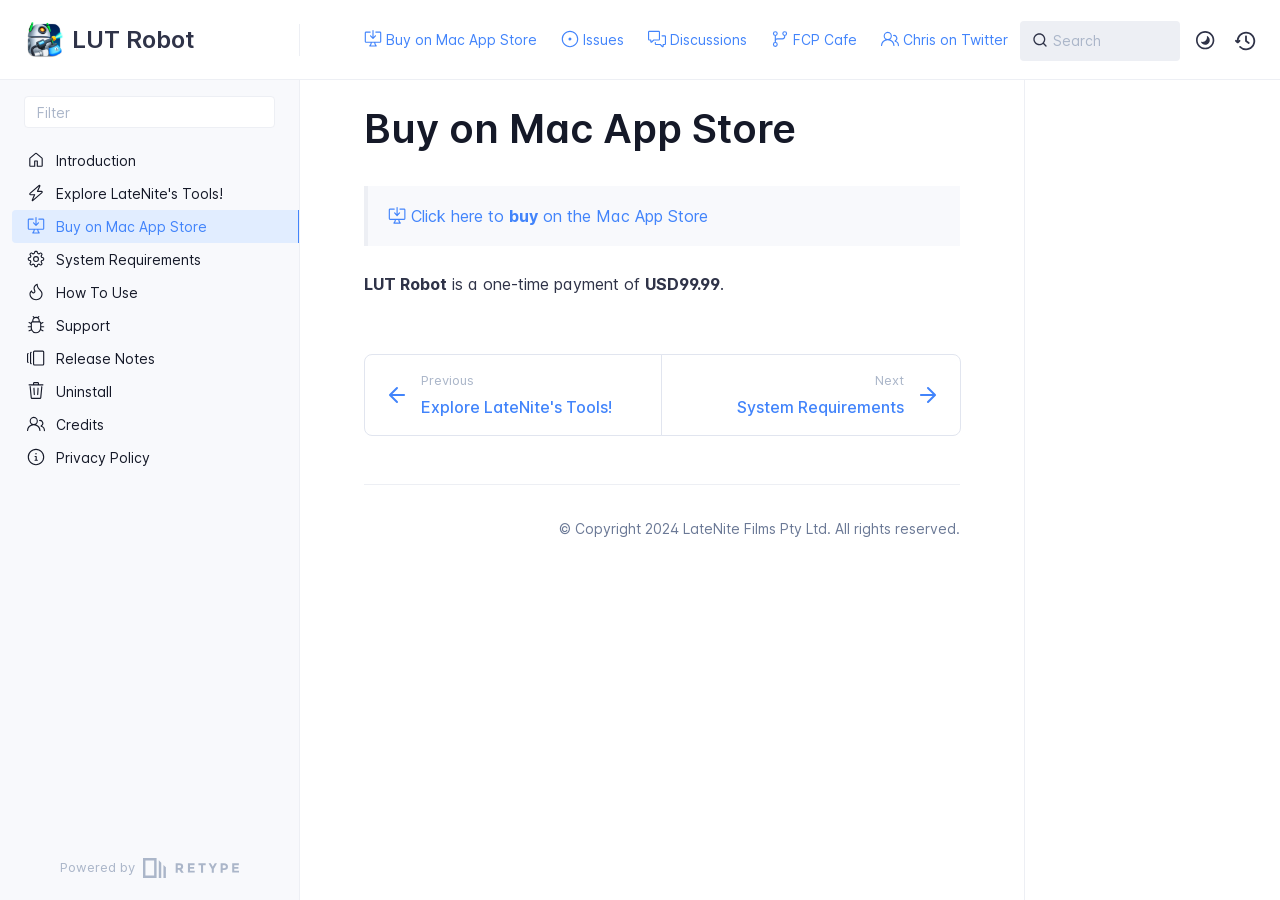
==== buy/index.html @ ec89390f "Refreshes Retype-generated documentation. Process triggered by latenitefilms." ====
<!DOCTYPE html>
<html lang="en" class="h-full">
<head>
    <meta charset="UTF-8">
    <meta name="viewport" content="width=device-width,initial-scale=1">
    <meta name="turbo-cache-control" content="no-cache" data-turbo-track="reload" data-track-token="3.5.0.772324197858">

    <!-- See retype.com -->
    <meta name="generator" content="Retype 3.5.0">

    <!-- Primary Meta Tags -->
    <title>Buy on Mac App Store</title>
    <meta name="title" content="Buy on Mac App Store">
    <meta name="description" content="Click here to buy on the Mac App Store">

    <!-- Canonical -->
    <link rel="canonical" href="https://lutrobot.pro/buy/">

    <!-- Open Graph / Facebook -->
    <meta property="og:type" content="website">
    <meta property="og:url" content="https://lutrobot.pro/buy/">
    <meta property="og:title" content="Buy on Mac App Store">
    <meta property="og:description" content="Click here to buy on the Mac App Store">

    <!-- Twitter -->
    <meta property="twitter:card" content="summary_large_image">
    <meta property="twitter:url" content="https://lutrobot.pro/buy/">
    <meta property="twitter:title" content="Buy on Mac App Store">
    <meta property="twitter:description" content="Click here to buy on the Mac App Store">

    <script data-cfasync="false">(function () { var el = document.documentElement, m = localStorage.getItem("doc_theme"), wm = window.matchMedia; if (m === "dark" || (!m && wm && wm("(prefers-color-scheme: dark)").matches)) { el.classList.add("dark") } else { el.classList.remove("dark") } })();</script>

    <link href="../resources/css/retype.css?v=3.5.0.772324197858" rel="stylesheet">

    <script data-cfasync="false" src="../resources/js/config.js?v=3.5.0.772324197858" data-turbo-eval="false" defer></script>
    <script data-cfasync="false" src="../resources/js/retype.js?v=3.5.0" data-turbo-eval="false" defer></script>
    <script id="lunr-js" data-cfasync="false" src="../resources/js/lunr.js?v=3.5.0.772324197858" data-turbo-eval="false" defer></script>
</head>
<body>
    <div id="docs-app" class="relative text-base antialiased text-gray-700 bg-white font-body dark:bg-dark-850 dark:text-dark-300">
        <div class="absolute bottom-0 left-0 bg-gray-100 dark:bg-dark-800" style="top: 5rem; right: 50%"></div>
    
        <header id="docs-site-header" class="sticky top-0 z-30 flex w-full h-16 bg-white border-b border-gray-200 md:h-20 dark:bg-dark-850 dark:border-dark-650">
            <div class="container relative flex items-center justify-between pr-6 grow md:justify-start">
                <!-- Mobile menu button skeleton -->
                <button v-cloak class="skeleton docs-mobile-menu-button flex items-center justify-center shrink-0 overflow-hidden dark:text-white focus:outline-none rounded-full w-10 h-10 ml-3.5 md:hidden"><svg xmlns="http://www.w3.org/2000/svg" class="mb-px shrink-0" width="24" height="24" viewBox="0 0 24 24" role="presentation" style="margin-bottom: 0px;"><g fill="currentColor"><path d="M2 4h20v2H2zM2 11h20v2H2zM2 18h20v2H2z"></path></g></svg></button>
                <div v-cloak id="docs-sidebar-toggle"></div>
        
                <!-- Logo -->
                <div class="flex items-center justify-between h-full py-2 md:w-75">
                    <div class="flex items-center px-2 md:px-6">
                        <a id="docs-site-logo" href="../" class="flex items-center leading-snug text-2xl">
                            <span class="w-10 mr-2 grow-0 shrink-0 overflow-hidden">
                                <img class="max-h-10 dark:hidden md:inline-block" src="../static/logo.png">
                                <img class="max-h-10 hidden dark:inline-block" src="../static/logo.png">
                            </span>
                            <span class="dark:text-white font-semibold line-clamp-1 md:line-clamp-2">LUT Robot</span>
                        </a>
                    </div>
        
                    <span class="hidden h-8 border-r md:inline-block dark:border-dark-650"></span>
                </div>
        
                <div class="flex justify-between md:grow">
                    <!-- Top Nav -->
                    <nav class="hidden md:flex">
                        <ul class="flex flex-col mb-4 md:pl-16 md:mb-0 md:flex-row md:items-center">
                            <li class="mr-6">
                                <a class="py-2 md:mb-0 inline-flex items-center text-sm whitespace-nowrap transition-colors duration-200 ease-linear md:text-blue-500 dark:text-blue-400 hover:text-blue-800 dark:hover:text-blue-200" href="../buy/">
                                    <svg xmlns="http://www.w3.org/2000/svg" class="mb-px mr-1" width="18" height="18" viewBox="0 0 24 24" role="presentation">
                                        <g fill="currentColor">
                                            <path d="M11.25 9.331V.75a.75.75 0 0 1 1.5 0v8.58l1.949-2.11A.75.75 0 1 1 15.8 8.237l-3.25 3.52a.75.75 0 0 1-1.102 0l-3.25-3.52A.75.75 0 1 1 9.3 7.22l1.949 2.111Z"/><path d="M2.5 3.75v11.5c0 .138.112.25.25.25h18.5a.25.25 0 0 0 .25-.25V3.75a.25.25 0 0 0-.25-.25h-5.5a.75.75 0 0 1 0-1.5h5.5c.966 0 1.75.784 1.75 1.75v11.5A1.75 1.75 0 0 1 21.25 17h-6.204c.171 1.375.805 2.652 1.769 3.757A.752.752 0 0 1 16.25 22h-8.5a.75.75 0 0 1-.566-1.243c.965-1.105 1.599-2.382 1.77-3.757H2.75A1.75 1.75 0 0 1 1 15.25V3.75C1 2.784 1.784 2 2.75 2h5.5a.75.75 0 0 1 0 1.5h-5.5a.25.25 0 0 0-.25.25ZM10.463 17c-.126 1.266-.564 2.445-1.223 3.5h5.52c-.66-1.055-1.098-2.234-1.223-3.5Z"/>
                                        </g>
                                    </svg>
                                    <span>Buy on Mac App Store</span>
                                </a>
                            </li>
                            <li class="mr-6">
                                <a class="py-2 md:mb-0 inline-flex items-center text-sm whitespace-nowrap transition-colors duration-200 ease-linear md:text-blue-500 dark:text-blue-400 hover:text-blue-800 dark:hover:text-blue-200" href="https://github.com/latenitefilms/lutrobot/issues" target="_blank">
                                    <svg xmlns="http://www.w3.org/2000/svg" class="mb-px mr-1" width="18" height="18" viewBox="0 0 24 24" role="presentation">
                                        <g fill="currentColor">
                                            <path d="M12 1c6.075 0 11 4.925 11 11s-4.925 11-11 11S1 18.075 1 12 5.925 1 12 1ZM2.5 12a9.5 9.5 0 0 0 9.5 9.5 9.5 9.5 0 0 0 9.5-9.5A9.5 9.5 0 0 0 12 2.5 9.5 9.5 0 0 0 2.5 12Zm9.5 2a2 2 0 1 1-.001-3.999A2 2 0 0 1 12 14Z"/>
                                        </g>
                                    </svg>
                                    <span>Issues</span>
                                </a>
                            </li>
                            <li class="mr-6">
                                <a class="py-2 md:mb-0 inline-flex items-center text-sm whitespace-nowrap transition-colors duration-200 ease-linear md:text-blue-500 dark:text-blue-400 hover:text-blue-800 dark:hover:text-blue-200" href="https://github.com/latenitefilms/lutrobot/discussions" target="_blank">
                                    <svg xmlns="http://www.w3.org/2000/svg" class="mb-px mr-1" width="18" height="18" viewBox="0 0 24 24" role="presentation">
                                        <g fill="currentColor">
                                            <path d="M1.75 1h12.5c.966 0 1.75.784 1.75 1.75v9.5A1.75 1.75 0 0 1 14.25 14H8.061l-2.574 2.573A1.458 1.458 0 0 1 3 15.543V14H1.75A1.75 1.75 0 0 1 0 12.25v-9.5C0 1.784.784 1 1.75 1ZM1.5 2.75v9.5c0 .138.112.25.25.25h2a.75.75 0 0 1 .75.75v2.19l2.72-2.72a.749.749 0 0 1 .53-.22h6.5a.25.25 0 0 0 .25-.25v-9.5a.25.25 0 0 0-.25-.25H1.75a.25.25 0 0 0-.25.25Z"/><path d="M22.5 8.75a.25.25 0 0 0-.25-.25h-3.5a.75.75 0 0 1 0-1.5h3.5c.966 0 1.75.784 1.75 1.75v9.5A1.75 1.75 0 0 1 22.25 20H21v1.543a1.457 1.457 0 0 1-2.487 1.03L15.939 20H10.75A1.75 1.75 0 0 1 9 18.25v-1.465a.75.75 0 0 1 1.5 0v1.465c0 .138.112.25.25.25h5.5a.75.75 0 0 1 .53.22l2.72 2.72v-2.19a.75.75 0 0 1 .75-.75h2a.25.25 0 0 0 .25-.25v-9.5Z"/>
                                        </g>
                                    </svg>
                                    <span>Discussions</span>
                                </a>
                            </li>
                            <li class="mr-6">
                                <a class="py-2 md:mb-0 inline-flex items-center text-sm whitespace-nowrap transition-colors duration-200 ease-linear md:text-blue-500 dark:text-blue-400 hover:text-blue-800 dark:hover:text-blue-200" href="https://fcp.cafe" target="_blank">
                                    <svg xmlns="http://www.w3.org/2000/svg" class="mb-px mr-1" width="18" height="18" viewBox="0 0 24 24" role="presentation">
                                        <g fill="currentColor">
                                            <path d="M15 4.75a3.25 3.25 0 1 1 6.5 0 3.25 3.25 0 0 1-6.5 0ZM2.5 19.25a3.25 3.25 0 1 1 6.5 0 3.25 3.25 0 0 1-6.5 0Zm0-14.5a3.25 3.25 0 1 1 6.5 0 3.25 3.25 0 0 1-6.5 0ZM5.75 6.5a1.75 1.75 0 1 0-.001-3.501A1.75 1.75 0 0 0 5.75 6.5Zm0 14.5a1.75 1.75 0 1 0-.001-3.501A1.75 1.75 0 0 0 5.75 21Zm12.5-14.5a1.75 1.75 0 1 0-.001-3.501A1.75 1.75 0 0 0 18.25 6.5Z"/><path d="M5.75 16.75A.75.75 0 0 1 5 16V8a.75.75 0 0 1 1.5 0v8a.75.75 0 0 1-.75.75Z"/><path d="M17.5 8.75v-1H19v1a3.75 3.75 0 0 1-3.75 3.75h-7a1.75 1.75 0 0 0-1.75 1.75H5A3.25 3.25 0 0 1 8.25 11h7a2.25 2.25 0 0 0 2.25-2.25Z"/>
                                        </g>
                                    </svg>
                                    <span>FCP Cafe</span>
                                </a>
                            </li>
                            <li class="mr-6">
                                <a class="py-2 md:mb-0 inline-flex items-center text-sm whitespace-nowrap transition-colors duration-200 ease-linear md:text-blue-500 dark:text-blue-400 hover:text-blue-800 dark:hover:text-blue-200" href="https://twitter.com/chrisatlatenite" target="_blank">
                                    <svg xmlns="http://www.w3.org/2000/svg" class="mb-px mr-1" width="18" height="18" viewBox="0 0 24 24" role="presentation">
                                        <g fill="currentColor">
                                            <path d="M3.5 8a5.5 5.5 0 1 1 8.596 4.547 9.005 9.005 0 0 1 5.9 8.18.751.751 0 0 1-1.5.045 7.5 7.5 0 0 0-14.993 0 .75.75 0 0 1-1.499-.044 9.005 9.005 0 0 1 5.9-8.181A5.496 5.496 0 0 1 3.5 8ZM9 4a4 4 0 1 0 0 8 4 4 0 0 0 0-8Zm8.29 4c-.148 0-.292.01-.434.03a.75.75 0 1 1-.212-1.484 4.53 4.53 0 0 1 3.38 8.097 6.69 6.69 0 0 1 3.956 6.107.75.75 0 0 1-1.5 0 5.193 5.193 0 0 0-3.696-4.972l-.534-.16v-1.676l.41-.209A3.03 3.03 0 0 0 17.29 8Z"/>
                                        </g>
                                    </svg>
                                    <span>Chris on Twitter</span>
                                </a>
                            </li>
                            <li class="mr-6">
                                <a class="py-2 md:mb-0 inline-flex items-center text-sm whitespace-nowrap transition-colors duration-200 ease-linear md:text-blue-500 dark:text-blue-400 hover:text-blue-800 dark:hover:text-blue-200" href="https://latenitefilms.com" target="_blank">
                                    <svg xmlns="http://www.w3.org/2000/svg" class="mb-px mr-1" width="18" height="18" viewBox="0 0 24 24" role="presentation">
                                        <g fill="currentColor">
                                            <path d="M12 2.5c-3.81 0-6.5 2.743-6.5 6.119 0 1.536.632 2.572 1.425 3.56.172.215.347.422.527.635l.096.112c.21.25.427.508.63.774.404.531.783 1.128.995 1.834a.75.75 0 0 1-1.436.432c-.138-.46-.397-.89-.753-1.357a18.111 18.111 0 0 0-.582-.714l-.092-.11c-.18-.212-.37-.436-.555-.667C4.87 12.016 4 10.651 4 8.618 4 4.363 7.415 1 12 1s8 3.362 8 7.619c0 2.032-.87 3.397-1.755 4.5-.185.23-.375.454-.555.667l-.092.109c-.21.248-.405.481-.582.714-.356.467-.615.898-.753 1.357a.751.751 0 0 1-1.437-.432c.213-.706.592-1.303.997-1.834.202-.266.419-.524.63-.774l.095-.112c.18-.213.355-.42.527-.634.793-.99 1.425-2.025 1.425-3.561C18.5 5.243 15.81 2.5 12 2.5ZM8.75 18h6.5a.75.75 0 0 1 0 1.5h-6.5a.75.75 0 0 1 0-1.5Zm.75 3.75a.75.75 0 0 1 .75-.75h3.5a.75.75 0 0 1 0 1.5h-3.5a.75.75 0 0 1-.75-.75Z"/>
                                        </g>
                                    </svg>
                                    <span>LateNite</span>
                                </a>
                            </li>
        
                        </ul>
                    </nav>
        
                    <!-- Header Right Skeleton -->
                    <div v-cloak class="flex justify-end grow skeleton">
        
                        <!-- Search input mock -->
                        <div class="relative hidden w-40 lg:block lg:max-w-sm lg:ml-auto">
                            <div class="absolute flex items-center justify-center h-full pl-3 dark:text-dark-300">
                                <svg xmlns="http://www.w3.org/2000/svg" class="icon-base" width="16" height="16" viewBox="0 0 24 24" aria-labelledby="icon" role="presentation" style="margin-bottom: 1px;"><g fill="currentColor" ><path d="M21.71 20.29l-3.68-3.68A8.963 8.963 0 0020 11c0-4.96-4.04-9-9-9s-9 4.04-9 9 4.04 9 9 9c2.12 0 4.07-.74 5.61-1.97l3.68 3.68c.2.19.45.29.71.29s.51-.1.71-.29c.39-.39.39-1.03 0-1.42zM4 11c0-3.86 3.14-7 7-7s7 3.14 7 7c0 1.92-.78 3.66-2.04 4.93-.01.01-.02.01-.02.01-.01.01-.01.01-.01.02A6.98 6.98 0 0111 18c-3.86 0-7-3.14-7-7z" ></path></g></svg>
                            </div>
                            <input class="w-full h-10 placeholder-gray-400 transition-colors duration-200 ease-in bg-gray-200 border border-transparent rounded md:text-sm hover:bg-white hover:border-gray-300 focus:outline-none focus:bg-white focus:border-gray-500 dark:bg-dark-600 dark:border-dark-600 dark:placeholder-dark-400" style="padding: 0.625rem 0.75rem 0.625rem 2rem" type="text" placeholder="Search">
                        </div>
        
                        <!-- Mobile search button -->
                        <div class="flex items-center justify-center w-10 h-10 lg:hidden">
                            <svg xmlns="http://www.w3.org/2000/svg" class="shrink-0 icon-base" width="20" height="20" viewBox="0 0 24 24" aria-labelledby="icon" role="presentation" style="margin-bottom: 0px;"><g fill="currentColor" ><path d="M21.71 20.29l-3.68-3.68A8.963 8.963 0 0020 11c0-4.96-4.04-9-9-9s-9 4.04-9 9 4.04 9 9 9c2.12 0 4.07-.74 5.61-1.97l3.68 3.68c.2.19.45.29.71.29s.51-.1.71-.29c.39-.39.39-1.03 0-1.42zM4 11c0-3.86 3.14-7 7-7s7 3.14 7 7c0 1.92-.78 3.66-2.04 4.93-.01.01-.02.01-.02.01-.01.01-.01.01-.01.02A6.98 6.98 0 0111 18c-3.86 0-7-3.14-7-7z" ></path></g></svg>
                        </div>
        
                        <!-- Dark mode switch placeholder -->
                        <div class="w-10 h-10 lg:ml-2"></div>
        
                        <!-- History button -->
                        <div class="flex items-center justify-center w-10 h-10" style="margin-right: -0.625rem;">
                            <svg xmlns="http://www.w3.org/2000/svg" class="shrink-0 icon-base" width="22" height="22" viewBox="0 0 24 24" aria-labelledby="icon" role="presentation" style="margin-bottom: 0px;"><g fill="currentColor" ><g ><path d="M12.01 6.01c-.55 0-1 .45-1 1V12a1 1 0 00.4.8l3 2.22a.985.985 0 001.39-.2.996.996 0 00-.21-1.4l-2.6-1.92V7.01c.02-.55-.43-1-.98-1z"></path><path d="M12.01 1.91c-5.33 0-9.69 4.16-10.05 9.4l-.29-.26a.997.997 0 10-1.34 1.48l1.97 1.79c.19.17.43.26.67.26s.48-.09.67-.26l1.97-1.79a.997.997 0 10-1.34-1.48l-.31.28c.34-4.14 3.82-7.41 8.05-7.41 4.46 0 8.08 3.63 8.08 8.09s-3.63 8.08-8.08 8.08c-2.18 0-4.22-.85-5.75-2.4a.996.996 0 10-1.42 1.4 10.02 10.02 0 007.17 2.99c5.56 0 10.08-4.52 10.08-10.08.01-5.56-4.52-10.09-10.08-10.09z"></path></g></g></svg>
                        </div>
                    </div>
        
                    <div v-cloak class="flex justify-end grow">
                        <div id="docs-mobile-search-button"></div>
                        <doc-search-desktop></doc-search-desktop>
        
                        <doc-theme-switch class="lg:ml-2"></doc-theme-switch>
                        <doc-history></doc-history>
                    </div>
                </div>
            </div>
        </header>
    
        <div class="container relative flex bg-white">
            <!-- Sidebar Skeleton -->
            <div v-cloak class="fixed flex flex-col shrink-0 duration-300 ease-in-out bg-gray-100 border-gray-200 sidebar top-20 w-75 border-r h-screen md:sticky transition-transform skeleton dark:bg-dark-800 dark:border-dark-650">
            
                <!-- Render this div, if config.showSidebarFilter is `true` -->
                <div class="flex items-center h-16 px-6">
                    <input class="w-full h-8 px-3 py-2 transition-colors duration-200 ease-linear bg-white border border-gray-200 rounded shadow-none text-sm focus:outline-none focus:border-gray-600 dark:bg-dark-600 dark:border-dark-600" type="text" placeholder="Filter">
                </div>
            
                <div class="pl-6 mt-1 mb-4">
                    <div class="w-32 h-3 mb-4 bg-gray-200 rounded-full loading dark:bg-dark-600"></div>
                    <div class="w-48 h-3 mb-4 bg-gray-200 rounded-full loading dark:bg-dark-600"></div>
                    <div class="w-40 h-3 mb-4 bg-gray-200 rounded-full loading dark:bg-dark-600"></div>
                    <div class="w-32 h-3 mb-4 bg-gray-200 rounded-full loading dark:bg-dark-600"></div>
                    <div class="w-48 h-3 mb-4 bg-gray-200 rounded-full loading dark:bg-dark-600"></div>
                    <div class="w-40 h-3 mb-4 bg-gray-200 rounded-full loading dark:bg-dark-600"></div>
                </div>
            
                <div class="shrink-0 mt-auto bg-transparent dark:border-dark-650">
                    <a class="flex items-center justify-center flex-nowrap h-16 text-gray-400 dark:text-dark-400 hover:text-gray-700 dark:hover:text-dark-300 transition-colors duration-150 ease-in docs-powered-by" target="_blank" href="https://retype.com/" rel="noopener">
                        <span class="text-xs whitespace-nowrap">Powered by</span>
                        <svg xmlns="http://www.w3.org/2000/svg" class="ml-2" fill="currentColor" width="96" height="20" overflow="visible"><path d="M0 0v20h13.59V0H0zm11.15 17.54H2.44V2.46h8.71v15.08zM15.8 20h2.44V4.67L15.8 2.22zM20.45 6.89V20h2.44V9.34z"/><g><path d="M40.16 8.44c0 1.49-.59 2.45-1.75 2.88l2.34 3.32h-2.53l-2.04-2.96h-1.43v2.96h-2.06V5.36h3.5c1.43 0 2.46.24 3.07.73s.9 1.27.9 2.35zm-2.48 1.1c.26-.23.38-.59.38-1.09 0-.5-.13-.84-.4-1.03s-.73-.28-1.39-.28h-1.54v2.75h1.5c.72 0 1.2-.12 1.45-.35zM51.56 5.36V7.2h-4.59v1.91h4.13v1.76h-4.13v1.92h4.74v1.83h-6.79V5.36h6.64zM60.09 7.15v7.48h-2.06V7.15h-2.61V5.36h7.28v1.79h-2.61zM70.81 14.64h-2.06v-3.66l-3.19-5.61h2.23l1.99 3.45 1.99-3.45H74l-3.19 5.61v3.66zM83.99 6.19c.65.55.97 1.4.97 2.55s-.33 1.98-1 2.51-1.68.8-3.04.8h-1.23v2.59h-2.06V5.36h3.26c1.42 0 2.45.28 3.1.83zm-1.51 3.65c.25-.28.37-.69.37-1.22s-.16-.92-.48-1.14c-.32-.23-.82-.34-1.5-.34H79.7v3.12h1.38c.68 0 1.15-.14 1.4-.42zM95.85 5.36V7.2h-4.59v1.91h4.13v1.76h-4.13v1.92H96v1.83h-6.79V5.36h6.64z"/></g></svg>
                    </a>
                </div>
            </div>
            
            <!-- Sidebar component -->
            <doc-sidebar v-cloak>
                <template #sidebar-footer>
                    <div class="shrink-0 mt-auto border-t md:bg-transparent md:border-none dark:border-dark-650">
            
                        <div class="py-3 px-6 md:hidden border-b dark:border-dark-650">
                            <nav>
                                <ul class="flex flex-wrap justify-center items-center">
                                    <li class="mr-6">
                                        <a class="block py-1 inline-flex items-center text-sm whitespace-nowrap transition-colors duration-200 ease-linear md:text-blue-500 dark:text-blue-400 hover:text-blue-800 dark:hover:text-blue-200" href="../buy/">
                                            <svg xmlns="http://www.w3.org/2000/svg" class="mb-px mr-1" width="18" height="18" viewBox="0 0 24 24" role="presentation">
                                                <g fill="currentColor">
                                                    <path d="M11.25 9.331V.75a.75.75 0 0 1 1.5 0v8.58l1.949-2.11A.75.75 0 1 1 15.8 8.237l-3.25 3.52a.75.75 0 0 1-1.102 0l-3.25-3.52A.75.75 0 1 1 9.3 7.22l1.949 2.111Z"/><path d="M2.5 3.75v11.5c0 .138.112.25.25.25h18.5a.25.25 0 0 0 .25-.25V3.75a.25.25 0 0 0-.25-.25h-5.5a.75.75 0 0 1 0-1.5h5.5c.966 0 1.75.784 1.75 1.75v11.5A1.75 1.75 0 0 1 21.25 17h-6.204c.171 1.375.805 2.652 1.769 3.757A.752.752 0 0 1 16.25 22h-8.5a.75.75 0 0 1-.566-1.243c.965-1.105 1.599-2.382 1.77-3.757H2.75A1.75 1.75 0 0 1 1 15.25V3.75C1 2.784 1.784 2 2.75 2h5.5a.75.75 0 0 1 0 1.5h-5.5a.25.25 0 0 0-.25.25ZM10.463 17c-.126 1.266-.564 2.445-1.223 3.5h5.52c-.66-1.055-1.098-2.234-1.223-3.5Z"/>
                                                </g>
                                            </svg>
                                            <span>Buy on Mac App Store</span>
                                        </a>
                                    </li>
                                    <li class="mr-6">
                                        <a class="block py-1 inline-flex items-center text-sm whitespace-nowrap transition-colors duration-200 ease-linear md:text-blue-500 dark:text-blue-400 hover:text-blue-800 dark:hover:text-blue-200" href="https://github.com/latenitefilms/lutrobot/issues" target="_blank">
                                            <svg xmlns="http://www.w3.org/2000/svg" class="mb-px mr-1" width="18" height="18" viewBox="0 0 24 24" role="presentation">
                                                <g fill="currentColor">
                                                    <path d="M12 1c6.075 0 11 4.925 11 11s-4.925 11-11 11S1 18.075 1 12 5.925 1 12 1ZM2.5 12a9.5 9.5 0 0 0 9.5 9.5 9.5 9.5 0 0 0 9.5-9.5A9.5 9.5 0 0 0 12 2.5 9.5 9.5 0 0 0 2.5 12Zm9.5 2a2 2 0 1 1-.001-3.999A2 2 0 0 1 12 14Z"/>
                                                </g>
                                            </svg>
                                            <span>Issues</span>
                                        </a>
                                    </li>
                                    <li class="mr-6">
                                        <a class="block py-1 inline-flex items-center text-sm whitespace-nowrap transition-colors duration-200 ease-linear md:text-blue-500 dark:text-blue-400 hover:text-blue-800 dark:hover:text-blue-200" href="https://github.com/latenitefilms/lutrobot/discussions" target="_blank">
                                            <svg xmlns="http://www.w3.org/2000/svg" class="mb-px mr-1" width="18" height="18" viewBox="0 0 24 24" role="presentation">
                                                <g fill="currentColor">
                                                    <path d="M1.75 1h12.5c.966 0 1.75.784 1.75 1.75v9.5A1.75 1.75 0 0 1 14.25 14H8.061l-2.574 2.573A1.458 1.458 0 0 1 3 15.543V14H1.75A1.75 1.75 0 0 1 0 12.25v-9.5C0 1.784.784 1 1.75 1ZM1.5 2.75v9.5c0 .138.112.25.25.25h2a.75.75 0 0 1 .75.75v2.19l2.72-2.72a.749.749 0 0 1 .53-.22h6.5a.25.25 0 0 0 .25-.25v-9.5a.25.25 0 0 0-.25-.25H1.75a.25.25 0 0 0-.25.25Z"/><path d="M22.5 8.75a.25.25 0 0 0-.25-.25h-3.5a.75.75 0 0 1 0-1.5h3.5c.966 0 1.75.784 1.75 1.75v9.5A1.75 1.75 0 0 1 22.25 20H21v1.543a1.457 1.457 0 0 1-2.487 1.03L15.939 20H10.75A1.75 1.75 0 0 1 9 18.25v-1.465a.75.75 0 0 1 1.5 0v1.465c0 .138.112.25.25.25h5.5a.75.75 0 0 1 .53.22l2.72 2.72v-2.19a.75.75 0 0 1 .75-.75h2a.25.25 0 0 0 .25-.25v-9.5Z"/>
                                                </g>
                                            </svg>
                                            <span>Discussions</span>
                                        </a>
                                    </li>
                                    <li class="mr-6">
                                        <a class="block py-1 inline-flex items-center text-sm whitespace-nowrap transition-colors duration-200 ease-linear md:text-blue-500 dark:text-blue-400 hover:text-blue-800 dark:hover:text-blue-200" href="https://fcp.cafe" target="_blank">
                                            <svg xmlns="http://www.w3.org/2000/svg" class="mb-px mr-1" width="18" height="18" viewBox="0 0 24 24" role="presentation">
                                                <g fill="currentColor">
                                                    <path d="M15 4.75a3.25 3.25 0 1 1 6.5 0 3.25 3.25 0 0 1-6.5 0ZM2.5 19.25a3.25 3.25 0 1 1 6.5 0 3.25 3.25 0 0 1-6.5 0Zm0-14.5a3.25 3.25 0 1 1 6.5 0 3.25 3.25 0 0 1-6.5 0ZM5.75 6.5a1.75 1.75 0 1 0-.001-3.501A1.75 1.75 0 0 0 5.75 6.5Zm0 14.5a1.75 1.75 0 1 0-.001-3.501A1.75 1.75 0 0 0 5.75 21Zm12.5-14.5a1.75 1.75 0 1 0-.001-3.501A1.75 1.75 0 0 0 18.25 6.5Z"/><path d="M5.75 16.75A.75.75 0 0 1 5 16V8a.75.75 0 0 1 1.5 0v8a.75.75 0 0 1-.75.75Z"/><path d="M17.5 8.75v-1H19v1a3.75 3.75 0 0 1-3.75 3.75h-7a1.75 1.75 0 0 0-1.75 1.75H5A3.25 3.25 0 0 1 8.25 11h7a2.25 2.25 0 0 0 2.25-2.25Z"/>
                                                </g>
                                            </svg>
                                            <span>FCP Cafe</span>
                                        </a>
                                    </li>
                                    <li class="mr-6">
                                        <a class="block py-1 inline-flex items-center text-sm whitespace-nowrap transition-colors duration-200 ease-linear md:text-blue-500 dark:text-blue-400 hover:text-blue-800 dark:hover:text-blue-200" href="https://twitter.com/chrisatlatenite" target="_blank">
                                            <svg xmlns="http://www.w3.org/2000/svg" class="mb-px mr-1" width="18" height="18" viewBox="0 0 24 24" role="presentation">
                                                <g fill="currentColor">
                                                    <path d="M3.5 8a5.5 5.5 0 1 1 8.596 4.547 9.005 9.005 0 0 1 5.9 8.18.751.751 0 0 1-1.5.045 7.5 7.5 0 0 0-14.993 0 .75.75 0 0 1-1.499-.044 9.005 9.005 0 0 1 5.9-8.181A5.496 5.496 0 0 1 3.5 8ZM9 4a4 4 0 1 0 0 8 4 4 0 0 0 0-8Zm8.29 4c-.148 0-.292.01-.434.03a.75.75 0 1 1-.212-1.484 4.53 4.53 0 0 1 3.38 8.097 6.69 6.69 0 0 1 3.956 6.107.75.75 0 0 1-1.5 0 5.193 5.193 0 0 0-3.696-4.972l-.534-.16v-1.676l.41-.209A3.03 3.03 0 0 0 17.29 8Z"/>
                                                </g>
                                            </svg>
                                            <span>Chris on Twitter</span>
                                        </a>
                                    </li>
                                    <li class="mr-6">
                                        <a class="block py-1 inline-flex items-center text-sm whitespace-nowrap transition-colors duration-200 ease-linear md:text-blue-500 dark:text-blue-400 hover:text-blue-800 dark:hover:text-blue-200" href="https://latenitefilms.com" target="_blank">
                                            <svg xmlns="http://www.w3.org/2000/svg" class="mb-px mr-1" width="18" height="18" viewBox="0 0 24 24" role="presentation">
                                                <g fill="currentColor">
                                                    <path d="M12 2.5c-3.81 0-6.5 2.743-6.5 6.119 0 1.536.632 2.572 1.425 3.56.172.215.347.422.527.635l.096.112c.21.25.427.508.63.774.404.531.783 1.128.995 1.834a.75.75 0 0 1-1.436.432c-.138-.46-.397-.89-.753-1.357a18.111 18.111 0 0 0-.582-.714l-.092-.11c-.18-.212-.37-.436-.555-.667C4.87 12.016 4 10.651 4 8.618 4 4.363 7.415 1 12 1s8 3.362 8 7.619c0 2.032-.87 3.397-1.755 4.5-.185.23-.375.454-.555.667l-.092.109c-.21.248-.405.481-.582.714-.356.467-.615.898-.753 1.357a.751.751 0 0 1-1.437-.432c.213-.706.592-1.303.997-1.834.202-.266.419-.524.63-.774l.095-.112c.18-.213.355-.42.527-.634.793-.99 1.425-2.025 1.425-3.561C18.5 5.243 15.81 2.5 12 2.5ZM8.75 18h6.5a.75.75 0 0 1 0 1.5h-6.5a.75.75 0 0 1 0-1.5Zm.75 3.75a.75.75 0 0 1 .75-.75h3.5a.75.75 0 0 1 0 1.5h-3.5a.75.75 0 0 1-.75-.75Z"/>
                                                </g>
                                            </svg>
                                            <span>LateNite</span>
                                        </a>
                                    </li>
            
                                </ul>
                            </nav>
                        </div>
            
                        <a class="flex items-center justify-center flex-nowrap h-16 text-gray-400 dark:text-dark-400 hover:text-gray-700 dark:hover:text-dark-300 transition-colors duration-150 ease-in docs-powered-by" target="_blank" href="https://retype.com/" rel="noopener">
                            <span class="text-xs whitespace-nowrap">Powered by</span>
                            <svg xmlns="http://www.w3.org/2000/svg" class="ml-2" fill="currentColor" width="96" height="20" overflow="visible"><path d="M0 0v20h13.59V0H0zm11.15 17.54H2.44V2.46h8.71v15.08zM15.8 20h2.44V4.67L15.8 2.22zM20.45 6.89V20h2.44V9.34z"/><g><path d="M40.16 8.44c0 1.49-.59 2.45-1.75 2.88l2.34 3.32h-2.53l-2.04-2.96h-1.43v2.96h-2.06V5.36h3.5c1.43 0 2.46.24 3.07.73s.9 1.27.9 2.35zm-2.48 1.1c.26-.23.38-.59.38-1.09 0-.5-.13-.84-.4-1.03s-.73-.28-1.39-.28h-1.54v2.75h1.5c.72 0 1.2-.12 1.45-.35zM51.56 5.36V7.2h-4.59v1.91h4.13v1.76h-4.13v1.92h4.74v1.83h-6.79V5.36h6.64zM60.09 7.15v7.48h-2.06V7.15h-2.61V5.36h7.28v1.79h-2.61zM70.81 14.64h-2.06v-3.66l-3.19-5.61h2.23l1.99 3.45 1.99-3.45H74l-3.19 5.61v3.66zM83.99 6.19c.65.55.97 1.4.97 2.55s-.33 1.98-1 2.51-1.68.8-3.04.8h-1.23v2.59h-2.06V5.36h3.26c1.42 0 2.45.28 3.1.83zm-1.51 3.65c.25-.28.37-.69.37-1.22s-.16-.92-.48-1.14c-.32-.23-.82-.34-1.5-.34H79.7v3.12h1.38c.68 0 1.15-.14 1.4-.42zM95.85 5.36V7.2h-4.59v1.91h4.13v1.76h-4.13v1.92H96v1.83h-6.79V5.36h6.64z"/></g></svg>
                        </a>
                    </div>
                </template>
            </doc-sidebar>
    
            <div class="grow min-w-0 dark:bg-dark-850">
                <!-- Render "toolbar" template here on api pages --><!-- Render page content -->
                <div class="flex">
                    <div class="min-w-0 p-4 grow md:px-16">
                        <main class="relative pb-12 lg:pt-2">
                            <div class="docs-markdown" id="docs-content">
                                <!-- Rendered if sidebar right is enabled -->
                                <div id="docs-sidebar-right-toggle"></div>
                                <!-- Page content  -->
<doc-anchor-target id="buy-on-mac-app-store" class="break-words">
    <h1>
        <doc-anchor-trigger class="header-anchor-trigger" to="#buy-on-mac-app-store">#</doc-anchor-trigger>
        <span>Buy on Mac App Store</span>
    </h1>
</doc-anchor-target>
<blockquote>
<p><a href="https://apps.apple.com/au/app/lut-robot/id6503940842?mt=12"><svg xmlns="http://www.w3.org/2000/svg" class="docs-icon" viewBox="0 0 24 24" role="presentation"><g fill="currentColor"><g><path d="M11.25 9.331V.75a.75.75 0 0 1 1.5 0v8.58l1.949-2.11A.75.75 0 1 1 15.8 8.237l-3.25 3.52a.75.75 0 0 1-1.102 0l-3.25-3.52A.75.75 0 1 1 9.3 7.22l1.949 2.111Z"/><path d="M2.5 3.75v11.5c0 .138.112.25.25.25h18.5a.25.25 0 0 0 .25-.25V3.75a.25.25 0 0 0-.25-.25h-5.5a.75.75 0 0 1 0-1.5h5.5c.966 0 1.75.784 1.75 1.75v11.5A1.75 1.75 0 0 1 21.25 17h-6.204c.171 1.375.805 2.652 1.769 3.757A.752.752 0 0 1 16.25 22h-8.5a.75.75 0 0 1-.566-1.243c.965-1.105 1.599-2.382 1.77-3.757H2.75A1.75 1.75 0 0 1 1 15.25V3.75C1 2.784 1.784 2 2.75 2h5.5a.75.75 0 0 1 0 1.5h-5.5a.25.25 0 0 0-.25.25ZM10.463 17c-.126 1.266-.564 2.445-1.223 3.5h5.52c-.66-1.055-1.098-2.234-1.223-3.5Z"/></g></g></svg> Click here to <strong>buy</strong> on the Mac App Store</a></p>
</blockquote>
<p><strong>LUT Robot</strong> is a one-time payment of <strong>USD99.99</strong>.</p>

                                
                                <!-- Required only on API pages -->
                                <doc-toolbar-member-filter-no-results></doc-toolbar-member-filter-no-results>
                            </div>
                            <footer class="clear-both">
                            
                                <nav class="flex mt-14">
                                    <div class="w-1/2">
                                        <a class="px-5 py-4 h-full flex items-center break-normal font-medium text-blue-500 dark:text-blue-400 border border-gray-300 hover:border-gray-400 dark:border-dark-650 dark:hover:border-dark-450 rounded-l-lg transition-colors duration-150 relative hover:z-5" href="../latenite/">
                                            <svg xmlns="http://www.w3.org/2000/svg" class="mr-3" width="24" height="24" viewBox="0 0 24 24" fill="currentColor" overflow="visible"><path d="M19 11H7.41l5.29-5.29a.996.996 0 10-1.41-1.41l-7 7a1 1 0 000 1.42l7 7a1.024 1.024 0 001.42-.01.996.996 0 000-1.41L7.41 13H19c.55 0 1-.45 1-1s-.45-1-1-1z" /><path fill="none" d="M0 0h24v24H0z" /></svg>
                                            <span>
                                                <span class="block text-xs font-normal text-gray-400 dark:text-dark-400">Previous</span>
                                                <span class="block mt-1">Explore Late​Nite's Tools!</span>
                                            </span>
                                        </a>
                                    </div>
                            
                                    <div class="w-1/2">
                                        <a class="px-5 py-4 -mx-px h-full flex items-center justify-end break-normal font-medium text-blue-500 dark:text-blue-400 border border-gray-300 hover:border-gray-400 dark:border-dark-650 dark:hover:border-dark-450 rounded-r-lg transition-colors duration-150 relative hover:z-5" href="../system-requirements/">
                                            <span>
                                                <span class="block text-xs font-normal text-right text-gray-400 dark:text-dark-400">Next</span>
                                                <span class="block mt-1">System Requirements</span>
                                            </span>
                                            <svg xmlns="http://www.w3.org/2000/svg" class="ml-3" width="24" height="24" viewBox="0 0 24 24" fill="currentColor" overflow="visible"><path d="M19.92 12.38a1 1 0 00-.22-1.09l-7-7a.996.996 0 10-1.41 1.41l5.3 5.3H5c-.55 0-1 .45-1 1s.45 1 1 1h11.59l-5.29 5.29a.996.996 0 000 1.41c.19.2.44.3.7.3s.51-.1.71-.29l7-7c.09-.09.16-.21.21-.33z" /><path fill="none" d="M0 0h24v24H0z" /></svg>
                                        </a>
                                    </div>
                                </nav>
                            </footer>
                        </main>
                
                        <div class="border-t dark:border-dark-650 pt-6 mb-8">
                            <footer class="flex flex-wrap items-center justify-between">
                                <div>
                                    <ul class="flex flex-wrap items-center text-sm">
                                    </ul>
                                </div>
                                <div class="docs-copyright py-2 text-gray-500 dark:text-dark-350 text-sm leading-relaxed"><p>© Copyright 2024 LateNite Films Pty Ltd. All rights reserved.</p></div>
                            </footer>
                        </div>
                    </div>
                
                    <!-- Rendered if sidebar right is enabled -->
                    <!-- Sidebar right skeleton-->
                    <div v-cloak class="fixed top-0 bottom-0 right-0 translate-x-full bg-white border-gray-200 lg:sticky lg:border-l lg:shrink-0 lg:pt-6 lg:transform-none sm:w-1/2 lg:w-64 lg:z-0 md:w-104 sidebar-right skeleton dark:bg-dark-850 dark:border-dark-650">
                        <div class="pl-5">
                            <div class="w-32 h-3 mb-4 bg-gray-200 dark:bg-dark-600 rounded-full loading"></div>
                            <div class="w-48 h-3 mb-4 bg-gray-200 dark:bg-dark-600 rounded-full loading"></div>
                            <div class="w-40 h-3 mb-4 bg-gray-200 dark:bg-dark-600 rounded-full loading"></div>
                        </div>
                    </div>
                
                    <!-- User should be able to hide sidebar right -->
                    <doc-sidebar-right v-cloak></doc-sidebar-right>
                </div>

            </div>
        </div>
    
        <doc-search-mobile></doc-search-mobile>
        <doc-back-to-top></doc-back-to-top>
    </div>


    <div id="docs-overlay-target"></div>

    <script data-cfasync="false">window.__DOCS__ = { "title": "Buy on Mac App Store", level: 1, icon: "file", hasPrism: false, hasMermaid: false, hasMath: false, tocDepth: 23 }</script>
</body>
</html>
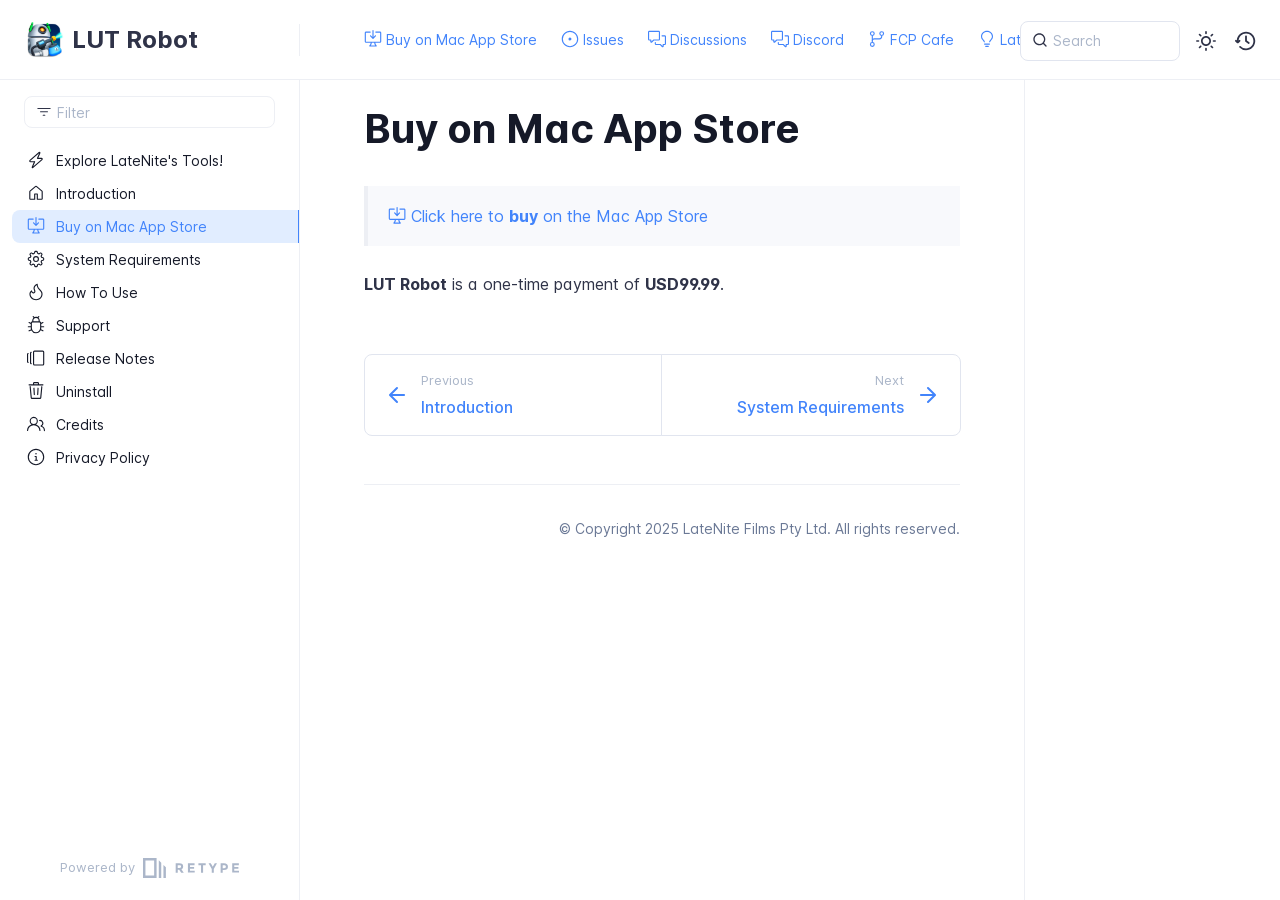
==== commit 50e2395f: "Refreshes Retype-generated documentation. Process triggered by latenitefilms." ====
--- a/buy/index.html
+++ b/buy/index.html
@@ -3,10 +3,10 @@
 <head>
     <meta charset="UTF-8">
     <meta name="viewport" content="width=device-width,initial-scale=1">
-    <meta name="turbo-cache-control" content="no-cache" data-turbo-track="reload" data-track-token="3.5.0.772324197858">
+    <meta name="turbo-cache-control" content="no-cache" data-turbo-track="reload" data-track-token="3.9.0.801916405637">
 
     <!-- See retype.com -->
-    <meta name="generator" content="Retype 3.5.0">
+    <meta name="generator" content="Retype 3.9.0">
 
     <!-- Primary Meta Tags -->
     <title>Buy on Mac App Store</title>
@@ -14,27 +14,27 @@
     <meta name="description" content="Click here to buy on the Mac App Store">
 
     <!-- Canonical -->
-    <link rel="canonical" href="https://lutrobot.pro/buy/">
+    <link rel="canonical" href="https://lutrobot.fcp.cafe/buy/">
 
     <!-- Open Graph / Facebook -->
     <meta property="og:type" content="website">
-    <meta property="og:url" content="https://lutrobot.pro/buy/">
+    <meta property="og:url" content="https://lutrobot.fcp.cafe/buy/">
     <meta property="og:title" content="Buy on Mac App Store">
     <meta property="og:description" content="Click here to buy on the Mac App Store">
 
     <!-- Twitter -->
     <meta property="twitter:card" content="summary_large_image">
-    <meta property="twitter:url" content="https://lutrobot.pro/buy/">
+    <meta property="twitter:url" content="https://lutrobot.fcp.cafe/buy/">
     <meta property="twitter:title" content="Buy on Mac App Store">
     <meta property="twitter:description" content="Click here to buy on the Mac App Store">
 
-    <script data-cfasync="false">(function () { var el = document.documentElement, m = localStorage.getItem("doc_theme"), wm = window.matchMedia; if (m === "dark" || (!m && wm && wm("(prefers-color-scheme: dark)").matches)) { el.classList.add("dark") } else { el.classList.remove("dark") } })();</script>
-
-    <link href="../resources/css/retype.css?v=3.5.0.772324197858" rel="stylesheet">
-
-    <script data-cfasync="false" src="../resources/js/config.js?v=3.5.0.772324197858" data-turbo-eval="false" defer></script>
-    <script data-cfasync="false" src="../resources/js/retype.js?v=3.5.0" data-turbo-eval="false" defer></script>
-    <script id="lunr-js" data-cfasync="false" src="../resources/js/lunr.js?v=3.5.0.772324197858" data-turbo-eval="false" defer></script>
+    <script data-cfasync="false">(function(){var cl=document.documentElement.classList,ls=localStorage.getItem("retype_scheme"),hd=cl.contains("dark"),hl=cl.contains("light"),wm=window.matchMedia&&window.matchMedia("(prefers-color-scheme: dark)").matches;if(ls==="dark"||(!ls&&wm&&!hd&&!hl)){cl.remove("light");cl.add("dark")}else if(ls==="light"||(!ls&&!wm&&!hd&&!hl)){cl.remove("dark");cl.add("light")}})();</script>
+
+    <link href="../resources/css/retype.css?v=3.9.0.801916405637" rel="stylesheet">
+
+    <script data-cfasync="false" src="../resources/js/config.js?v=3.9.0.801916405637" data-turbo-eval="false" defer></script>
+    <script data-cfasync="false" src="../resources/js/retype.js?v=3.9.0" data-turbo-eval="false" defer></script>
+    <script id="lunr-js" data-cfasync="false" src="../resources/js/lunr.js?v=3.9.0.801916405637" data-turbo-eval="false" defer></script>
 </head>
 <body>
     <div id="docs-app" class="relative text-base antialiased text-gray-700 bg-white font-body dark:bg-dark-850 dark:text-dark-300">
@@ -54,7 +54,7 @@
                                 <img class="max-h-10 dark:hidden md:inline-block" src="../static/logo.png">
                                 <img class="max-h-10 hidden dark:inline-block" src="../static/logo.png">
                             </span>
-                            <span class="dark:text-white font-semibold line-clamp-1 md:line-clamp-2">LUT Robot</span>
+                            <span class="dark:text-white font-bold line-clamp-1 md:line-clamp-2">LUT Robot</span>
                         </a>
                     </div>
         
@@ -96,6 +96,16 @@
                                 </a>
                             </li>
                             <li class="mr-6">
+                                <a class="py-2 md:mb-0 inline-flex items-center text-sm whitespace-nowrap transition-colors duration-200 ease-linear md:text-blue-500 dark:text-blue-400 hover:text-blue-800 dark:hover:text-blue-200" href="https://ltnt.tv/discord" target="_blank">
+                                    <svg xmlns="http://www.w3.org/2000/svg" class="mb-px mr-1" width="18" height="18" viewBox="0 0 24 24" role="presentation">
+                                        <g fill="currentColor">
+                                            <path d="M1.75 1h12.5c.966 0 1.75.784 1.75 1.75v9.5A1.75 1.75 0 0 1 14.25 14H8.061l-2.574 2.573A1.458 1.458 0 0 1 3 15.543V14H1.75A1.75 1.75 0 0 1 0 12.25v-9.5C0 1.784.784 1 1.75 1ZM1.5 2.75v9.5c0 .138.112.25.25.25h2a.75.75 0 0 1 .75.75v2.19l2.72-2.72a.749.749 0 0 1 .53-.22h6.5a.25.25 0 0 0 .25-.25v-9.5a.25.25 0 0 0-.25-.25H1.75a.25.25 0 0 0-.25.25Z"/><path d="M22.5 8.75a.25.25 0 0 0-.25-.25h-3.5a.75.75 0 0 1 0-1.5h3.5c.966 0 1.75.784 1.75 1.75v9.5A1.75 1.75 0 0 1 22.25 20H21v1.543a1.457 1.457 0 0 1-2.487 1.03L15.939 20H10.75A1.75 1.75 0 0 1 9 18.25v-1.465a.75.75 0 0 1 1.5 0v1.465c0 .138.112.25.25.25h5.5a.75.75 0 0 1 .53.22l2.72 2.72v-2.19a.75.75 0 0 1 .75-.75h2a.25.25 0 0 0 .25-.25v-9.5Z"/>
+                                        </g>
+                                    </svg>
+                                    <span>Discord</span>
+                                </a>
+                            </li>
+                            <li class="mr-6">
                                 <a class="py-2 md:mb-0 inline-flex items-center text-sm whitespace-nowrap transition-colors duration-200 ease-linear md:text-blue-500 dark:text-blue-400 hover:text-blue-800 dark:hover:text-blue-200" href="https://fcp.cafe" target="_blank">
                                     <svg xmlns="http://www.w3.org/2000/svg" class="mb-px mr-1" width="18" height="18" viewBox="0 0 24 24" role="presentation">
                                         <g fill="currentColor">
@@ -106,17 +116,7 @@
                                 </a>
                             </li>
                             <li class="mr-6">
-                                <a class="py-2 md:mb-0 inline-flex items-center text-sm whitespace-nowrap transition-colors duration-200 ease-linear md:text-blue-500 dark:text-blue-400 hover:text-blue-800 dark:hover:text-blue-200" href="https://twitter.com/chrisatlatenite" target="_blank">
-                                    <svg xmlns="http://www.w3.org/2000/svg" class="mb-px mr-1" width="18" height="18" viewBox="0 0 24 24" role="presentation">
-                                        <g fill="currentColor">
-                                            <path d="M3.5 8a5.5 5.5 0 1 1 8.596 4.547 9.005 9.005 0 0 1 5.9 8.18.751.751 0 0 1-1.5.045 7.5 7.5 0 0 0-14.993 0 .75.75 0 0 1-1.499-.044 9.005 9.005 0 0 1 5.9-8.181A5.496 5.496 0 0 1 3.5 8ZM9 4a4 4 0 1 0 0 8 4 4 0 0 0 0-8Zm8.29 4c-.148 0-.292.01-.434.03a.75.75 0 1 1-.212-1.484 4.53 4.53 0 0 1 3.38 8.097 6.69 6.69 0 0 1 3.956 6.107.75.75 0 0 1-1.5 0 5.193 5.193 0 0 0-3.696-4.972l-.534-.16v-1.676l.41-.209A3.03 3.03 0 0 0 17.29 8Z"/>
-                                        </g>
-                                    </svg>
-                                    <span>Chris on Twitter</span>
-                                </a>
-                            </li>
-                            <li class="mr-6">
-                                <a class="py-2 md:mb-0 inline-flex items-center text-sm whitespace-nowrap transition-colors duration-200 ease-linear md:text-blue-500 dark:text-blue-400 hover:text-blue-800 dark:hover:text-blue-200" href="https://latenitefilms.com" target="_blank">
+                                <a class="py-2 md:mb-0 inline-flex items-center text-sm whitespace-nowrap transition-colors duration-200 ease-linear md:text-blue-500 dark:text-blue-400 hover:text-blue-800 dark:hover:text-blue-200" href="https://fcp.cafe/latenite/" target="_blank">
                                     <svg xmlns="http://www.w3.org/2000/svg" class="mb-px mr-1" width="18" height="18" viewBox="0 0 24 24" role="presentation">
                                         <g fill="currentColor">
                                             <path d="M12 2.5c-3.81 0-6.5 2.743-6.5 6.119 0 1.536.632 2.572 1.425 3.56.172.215.347.422.527.635l.096.112c.21.25.427.508.63.774.404.531.783 1.128.995 1.834a.75.75 0 0 1-1.436.432c-.138-.46-.397-.89-.753-1.357a18.111 18.111 0 0 0-.582-.714l-.092-.11c-.18-.212-.37-.436-.555-.667C4.87 12.016 4 10.651 4 8.618 4 4.363 7.415 1 12 1s8 3.362 8 7.619c0 2.032-.87 3.397-1.755 4.5-.185.23-.375.454-.555.667l-.092.109c-.21.248-.405.481-.582.714-.356.467-.615.898-.753 1.357a.751.751 0 0 1-1.437-.432c.213-.706.592-1.303.997-1.834.202-.266.419-.524.63-.774l.095-.112c.18-.213.355-.42.527-.634.793-.99 1.425-2.025 1.425-3.561C18.5 5.243 15.81 2.5 12 2.5ZM8.75 18h6.5a.75.75 0 0 1 0 1.5h-6.5a.75.75 0 0 1 0-1.5Zm.75 3.75a.75.75 0 0 1 .75-.75h3.5a.75.75 0 0 1 0 1.5h-3.5a.75.75 0 0 1-.75-.75Z"/>
@@ -167,9 +167,8 @@
     
         <div class="container relative flex bg-white">
             <!-- Sidebar Skeleton -->
-            <div v-cloak class="fixed flex flex-col shrink-0 duration-300 ease-in-out bg-gray-100 border-gray-200 sidebar top-20 w-75 border-r h-screen md:sticky transition-transform skeleton dark:bg-dark-800 dark:border-dark-650">
-            
-                <!-- Render this div, if config.showSidebarFilter is `true` -->
+            <div v-cloak class="fixed flex flex-col shrink-0 duration-300 ease-in-out bg-white border-gray-200 sidebar top-20 w-75 border-r h-screen md:sticky transition-transform skeleton dark:bg-dark-800 dark:border-dark-650">
+            
                 <div class="flex items-center h-16 px-6">
                     <input class="w-full h-8 px-3 py-2 transition-colors duration-200 ease-linear bg-white border border-gray-200 rounded shadow-none text-sm focus:outline-none focus:border-gray-600 dark:bg-dark-600 dark:border-dark-600" type="text" placeholder="Filter">
                 </div>
@@ -230,6 +229,16 @@
                                         </a>
                                     </li>
                                     <li class="mr-6">
+                                        <a class="block py-1 inline-flex items-center text-sm whitespace-nowrap transition-colors duration-200 ease-linear md:text-blue-500 dark:text-blue-400 hover:text-blue-800 dark:hover:text-blue-200" href="https://ltnt.tv/discord" target="_blank">
+                                            <svg xmlns="http://www.w3.org/2000/svg" class="mb-px mr-1" width="18" height="18" viewBox="0 0 24 24" role="presentation">
+                                                <g fill="currentColor">
+                                                    <path d="M1.75 1h12.5c.966 0 1.75.784 1.75 1.75v9.5A1.75 1.75 0 0 1 14.25 14H8.061l-2.574 2.573A1.458 1.458 0 0 1 3 15.543V14H1.75A1.75 1.75 0 0 1 0 12.25v-9.5C0 1.784.784 1 1.75 1ZM1.5 2.75v9.5c0 .138.112.25.25.25h2a.75.75 0 0 1 .75.75v2.19l2.72-2.72a.749.749 0 0 1 .53-.22h6.5a.25.25 0 0 0 .25-.25v-9.5a.25.25 0 0 0-.25-.25H1.75a.25.25 0 0 0-.25.25Z"/><path d="M22.5 8.75a.25.25 0 0 0-.25-.25h-3.5a.75.75 0 0 1 0-1.5h3.5c.966 0 1.75.784 1.75 1.75v9.5A1.75 1.75 0 0 1 22.25 20H21v1.543a1.457 1.457 0 0 1-2.487 1.03L15.939 20H10.75A1.75 1.75 0 0 1 9 18.25v-1.465a.75.75 0 0 1 1.5 0v1.465c0 .138.112.25.25.25h5.5a.75.75 0 0 1 .53.22l2.72 2.72v-2.19a.75.75 0 0 1 .75-.75h2a.25.25 0 0 0 .25-.25v-9.5Z"/>
+                                                </g>
+                                            </svg>
+                                            <span>Discord</span>
+                                        </a>
+                                    </li>
+                                    <li class="mr-6">
                                         <a class="block py-1 inline-flex items-center text-sm whitespace-nowrap transition-colors duration-200 ease-linear md:text-blue-500 dark:text-blue-400 hover:text-blue-800 dark:hover:text-blue-200" href="https://fcp.cafe" target="_blank">
                                             <svg xmlns="http://www.w3.org/2000/svg" class="mb-px mr-1" width="18" height="18" viewBox="0 0 24 24" role="presentation">
                                                 <g fill="currentColor">
@@ -240,17 +249,7 @@
                                         </a>
                                     </li>
                                     <li class="mr-6">
-                                        <a class="block py-1 inline-flex items-center text-sm whitespace-nowrap transition-colors duration-200 ease-linear md:text-blue-500 dark:text-blue-400 hover:text-blue-800 dark:hover:text-blue-200" href="https://twitter.com/chrisatlatenite" target="_blank">
-                                            <svg xmlns="http://www.w3.org/2000/svg" class="mb-px mr-1" width="18" height="18" viewBox="0 0 24 24" role="presentation">
-                                                <g fill="currentColor">
-                                                    <path d="M3.5 8a5.5 5.5 0 1 1 8.596 4.547 9.005 9.005 0 0 1 5.9 8.18.751.751 0 0 1-1.5.045 7.5 7.5 0 0 0-14.993 0 .75.75 0 0 1-1.499-.044 9.005 9.005 0 0 1 5.9-8.181A5.496 5.496 0 0 1 3.5 8ZM9 4a4 4 0 1 0 0 8 4 4 0 0 0 0-8Zm8.29 4c-.148 0-.292.01-.434.03a.75.75 0 1 1-.212-1.484 4.53 4.53 0 0 1 3.38 8.097 6.69 6.69 0 0 1 3.956 6.107.75.75 0 0 1-1.5 0 5.193 5.193 0 0 0-3.696-4.972l-.534-.16v-1.676l.41-.209A3.03 3.03 0 0 0 17.29 8Z"/>
-                                                </g>
-                                            </svg>
-                                            <span>Chris on Twitter</span>
-                                        </a>
-                                    </li>
-                                    <li class="mr-6">
-                                        <a class="block py-1 inline-flex items-center text-sm whitespace-nowrap transition-colors duration-200 ease-linear md:text-blue-500 dark:text-blue-400 hover:text-blue-800 dark:hover:text-blue-200" href="https://latenitefilms.com" target="_blank">
+                                        <a class="block py-1 inline-flex items-center text-sm whitespace-nowrap transition-colors duration-200 ease-linear md:text-blue-500 dark:text-blue-400 hover:text-blue-800 dark:hover:text-blue-200" href="https://fcp.cafe/latenite/" target="_blank">
                                             <svg xmlns="http://www.w3.org/2000/svg" class="mb-px mr-1" width="18" height="18" viewBox="0 0 24 24" role="presentation">
                                                 <g fill="currentColor">
                                                     <path d="M12 2.5c-3.81 0-6.5 2.743-6.5 6.119 0 1.536.632 2.572 1.425 3.56.172.215.347.422.527.635l.096.112c.21.25.427.508.63.774.404.531.783 1.128.995 1.834a.75.75 0 0 1-1.436.432c-.138-.46-.397-.89-.753-1.357a18.111 18.111 0 0 0-.582-.714l-.092-.11c-.18-.212-.37-.436-.555-.667C4.87 12.016 4 10.651 4 8.618 4 4.363 7.415 1 12 1s8 3.362 8 7.619c0 2.032-.87 3.397-1.755 4.5-.185.23-.375.454-.555.667l-.092.109c-.21.248-.405.481-.582.714-.356.467-.615.898-.753 1.357a.751.751 0 0 1-1.437-.432c.213-.706.592-1.303.997-1.834.202-.266.419-.524.63-.774l.095-.112c.18-.213.355-.42.527-.634.793-.99 1.425-2.025 1.425-3.561C18.5 5.243 15.81 2.5 12 2.5ZM8.75 18h6.5a.75.75 0 0 1 0 1.5h-6.5a.75.75 0 0 1 0-1.5Zm.75 3.75a.75.75 0 0 1 .75-.75h3.5a.75.75 0 0 1 0 1.5h-3.5a.75.75 0 0 1-.75-.75Z"/>
@@ -298,13 +297,13 @@
                             </div>
                             <footer class="clear-both">
                             
-                                <nav class="flex mt-14">
+                                <nav class="print:hidden flex mt-14">
                                     <div class="w-1/2">
-                                        <a class="px-5 py-4 h-full flex items-center break-normal font-medium text-blue-500 dark:text-blue-400 border border-gray-300 hover:border-gray-400 dark:border-dark-650 dark:hover:border-dark-450 rounded-l-lg transition-colors duration-150 relative hover:z-5" href="../latenite/">
+                                        <a class="px-5 py-4 h-full flex items-center break-normal font-medium text-blue-500 dark:text-blue-400 border border-gray-300 hover:border-gray-400 dark:border-dark-650 dark:hover:border-dark-450 rounded-l-lg transition-colors duration-150 relative hover:z-5" href="../">
                                             <svg xmlns="http://www.w3.org/2000/svg" class="mr-3" width="24" height="24" viewBox="0 0 24 24" fill="currentColor" overflow="visible"><path d="M19 11H7.41l5.29-5.29a.996.996 0 10-1.41-1.41l-7 7a1 1 0 000 1.42l7 7a1.024 1.024 0 001.42-.01.996.996 0 000-1.41L7.41 13H19c.55 0 1-.45 1-1s-.45-1-1-1z" /><path fill="none" d="M0 0h24v24H0z" /></svg>
                                             <span>
                                                 <span class="block text-xs font-normal text-gray-400 dark:text-dark-400">Previous</span>
-                                                <span class="block mt-1">Explore Late​Nite's Tools!</span>
+                                                <span class="block mt-1">Introduction</span>
                                             </span>
                                         </a>
                                     </div>
@@ -322,13 +321,13 @@
                             </footer>
                         </main>
                 
-                        <div class="border-t dark:border-dark-650 pt-6 mb-8">
-                            <footer class="flex flex-wrap items-center justify-between">
-                                <div>
+                        <div class="print:border-none border-t dark:border-dark-650 pt-6 mb-8">
+                            <footer class="flex flex-wrap items-center justify-between print:justify-center">
+                                <div class="print:hidden">
                                     <ul class="flex flex-wrap items-center text-sm">
                                     </ul>
                                 </div>
-                                <div class="docs-copyright py-2 text-gray-500 dark:text-dark-350 text-sm leading-relaxed"><p>© Copyright 2024 LateNite Films Pty Ltd. All rights reserved.</p></div>
+                                <div class="print:justify-center docs-copyright py-2 text-gray-500 dark:text-dark-350 text-sm leading-relaxed"><p>© Copyright 2025 LateNite Films Pty Ltd. All rights reserved.</p></div>
                             </footer>
                         </div>
                     </div>
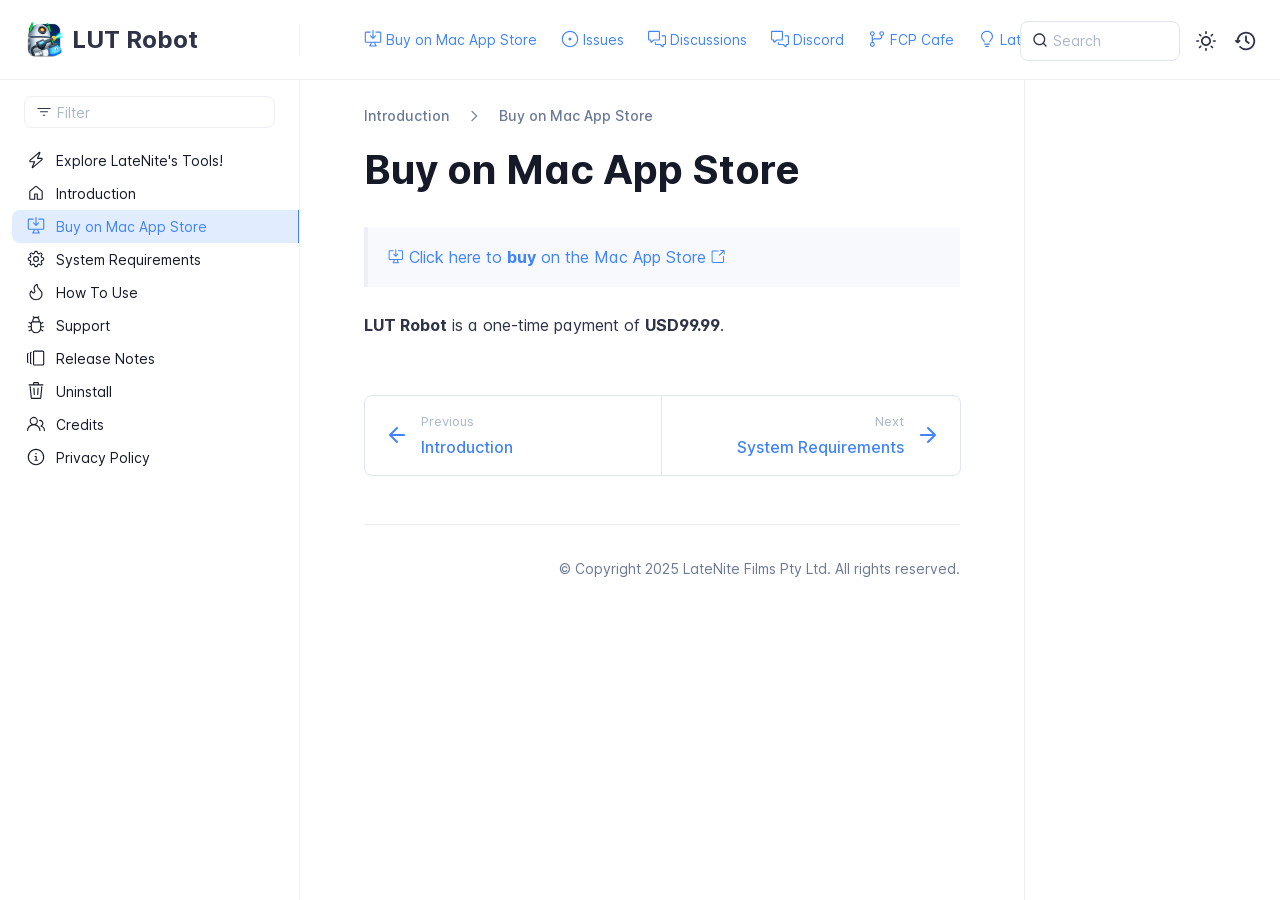
==== commit 0d60c7cb: "Refreshes Retype-generated documentation. Process triggered by latenitefilms." ====
--- a/buy/index.html
+++ b/buy/index.html
@@ -3,7 +3,7 @@
 <head>
     <meta charset="UTF-8">
     <meta name="viewport" content="width=device-width,initial-scale=1">
-    <meta name="turbo-cache-control" content="no-cache" data-turbo-track="reload" data-track-token="3.9.0.801916405637">
+    <meta name="turbo-cache-control" content="no-cache" data-turbo-track="reload" data-track-token="3.9.0.802161857511">
 
     <!-- See retype.com -->
     <meta name="generator" content="Retype 3.9.0">
@@ -30,11 +30,11 @@
 
     <script data-cfasync="false">(function(){var cl=document.documentElement.classList,ls=localStorage.getItem("retype_scheme"),hd=cl.contains("dark"),hl=cl.contains("light"),wm=window.matchMedia&&window.matchMedia("(prefers-color-scheme: dark)").matches;if(ls==="dark"||(!ls&&wm&&!hd&&!hl)){cl.remove("light");cl.add("dark")}else if(ls==="light"||(!ls&&!wm&&!hd&&!hl)){cl.remove("dark");cl.add("light")}})();</script>
 
-    <link href="../resources/css/retype.css?v=3.9.0.801916405637" rel="stylesheet">
-
-    <script data-cfasync="false" src="../resources/js/config.js?v=3.9.0.801916405637" data-turbo-eval="false" defer></script>
+    <link href="../resources/css/retype.css?v=3.9.0.802161857511" rel="stylesheet">
+
+    <script data-cfasync="false" src="../resources/js/config.js?v=3.9.0.802161857511" data-turbo-eval="false" defer></script>
     <script data-cfasync="false" src="../resources/js/retype.js?v=3.9.0" data-turbo-eval="false" defer></script>
-    <script id="lunr-js" data-cfasync="false" src="../resources/js/lunr.js?v=3.9.0.801916405637" data-turbo-eval="false" defer></script>
+    <script id="lunr-js" data-cfasync="false" src="../resources/js/lunr.js?v=3.9.0.802161857511" data-turbo-eval="false" defer></script>
 </head>
 <body>
     <div id="docs-app" class="relative text-base antialiased text-gray-700 bg-white font-body dark:bg-dark-850 dark:text-dark-300">
@@ -182,12 +182,6 @@
                     <div class="w-40 h-3 mb-4 bg-gray-200 rounded-full loading dark:bg-dark-600"></div>
                 </div>
             
-                <div class="shrink-0 mt-auto bg-transparent dark:border-dark-650">
-                    <a class="flex items-center justify-center flex-nowrap h-16 text-gray-400 dark:text-dark-400 hover:text-gray-700 dark:hover:text-dark-300 transition-colors duration-150 ease-in docs-powered-by" target="_blank" href="https://retype.com/" rel="noopener">
-                        <span class="text-xs whitespace-nowrap">Powered by</span>
-                        <svg xmlns="http://www.w3.org/2000/svg" class="ml-2" fill="currentColor" width="96" height="20" overflow="visible"><path d="M0 0v20h13.59V0H0zm11.15 17.54H2.44V2.46h8.71v15.08zM15.8 20h2.44V4.67L15.8 2.22zM20.45 6.89V20h2.44V9.34z"/><g><path d="M40.16 8.44c0 1.49-.59 2.45-1.75 2.88l2.34 3.32h-2.53l-2.04-2.96h-1.43v2.96h-2.06V5.36h3.5c1.43 0 2.46.24 3.07.73s.9 1.27.9 2.35zm-2.48 1.1c.26-.23.38-.59.38-1.09 0-.5-.13-.84-.4-1.03s-.73-.28-1.39-.28h-1.54v2.75h1.5c.72 0 1.2-.12 1.45-.35zM51.56 5.36V7.2h-4.59v1.91h4.13v1.76h-4.13v1.92h4.74v1.83h-6.79V5.36h6.64zM60.09 7.15v7.48h-2.06V7.15h-2.61V5.36h7.28v1.79h-2.61zM70.81 14.64h-2.06v-3.66l-3.19-5.61h2.23l1.99 3.45 1.99-3.45H74l-3.19 5.61v3.66zM83.99 6.19c.65.55.97 1.4.97 2.55s-.33 1.98-1 2.51-1.68.8-3.04.8h-1.23v2.59h-2.06V5.36h3.26c1.42 0 2.45.28 3.1.83zm-1.51 3.65c.25-.28.37-.69.37-1.22s-.16-.92-.48-1.14c-.32-.23-.82-.34-1.5-.34H79.7v3.12h1.38c.68 0 1.15-.14 1.4-.42zM95.85 5.36V7.2h-4.59v1.91h4.13v1.76h-4.13v1.92H96v1.83h-6.79V5.36h6.64z"/></g></svg>
-                    </a>
-                </div>
             </div>
             
             <!-- Sidebar component -->
@@ -262,11 +256,6 @@
                                 </ul>
                             </nav>
                         </div>
-            
-                        <a class="flex items-center justify-center flex-nowrap h-16 text-gray-400 dark:text-dark-400 hover:text-gray-700 dark:hover:text-dark-300 transition-colors duration-150 ease-in docs-powered-by" target="_blank" href="https://retype.com/" rel="noopener">
-                            <span class="text-xs whitespace-nowrap">Powered by</span>
-                            <svg xmlns="http://www.w3.org/2000/svg" class="ml-2" fill="currentColor" width="96" height="20" overflow="visible"><path d="M0 0v20h13.59V0H0zm11.15 17.54H2.44V2.46h8.71v15.08zM15.8 20h2.44V4.67L15.8 2.22zM20.45 6.89V20h2.44V9.34z"/><g><path d="M40.16 8.44c0 1.49-.59 2.45-1.75 2.88l2.34 3.32h-2.53l-2.04-2.96h-1.43v2.96h-2.06V5.36h3.5c1.43 0 2.46.24 3.07.73s.9 1.27.9 2.35zm-2.48 1.1c.26-.23.38-.59.38-1.09 0-.5-.13-.84-.4-1.03s-.73-.28-1.39-.28h-1.54v2.75h1.5c.72 0 1.2-.12 1.45-.35zM51.56 5.36V7.2h-4.59v1.91h4.13v1.76h-4.13v1.92h4.74v1.83h-6.79V5.36h6.64zM60.09 7.15v7.48h-2.06V7.15h-2.61V5.36h7.28v1.79h-2.61zM70.81 14.64h-2.06v-3.66l-3.19-5.61h2.23l1.99 3.45 1.99-3.45H74l-3.19 5.61v3.66zM83.99 6.19c.65.55.97 1.4.97 2.55s-.33 1.98-1 2.51-1.68.8-3.04.8h-1.23v2.59h-2.06V5.36h3.26c1.42 0 2.45.28 3.1.83zm-1.51 3.65c.25-.28.37-.69.37-1.22s-.16-.92-.48-1.14c-.32-.23-.82-.34-1.5-.34H79.7v3.12h1.38c.68 0 1.15-.14 1.4-.42zM95.85 5.36V7.2h-4.59v1.91h4.13v1.76h-4.13v1.92H96v1.83h-6.79V5.36h6.64z"/></g></svg>
-                        </a>
                     </div>
                 </template>
             </doc-sidebar>
@@ -279,6 +268,24 @@
                             <div class="docs-markdown" id="docs-content">
                                 <!-- Rendered if sidebar right is enabled -->
                                 <div id="docs-sidebar-right-toggle"></div>
+                                <nav class="breadcrumb" aria-label="Breadcrumb">
+                                    <ol role="list">
+                                        <li class="pr-4">
+                                            <a href="../" class="pr-4">
+                                                Introduction
+                                            </a>
+                                            <svg xmlns="http://www.w3.org/2000/svg" fill="currentColor" width="18" height="18" viewBox="0 0 24 24" aria-hidden="true">
+                                                <path d="M8.72 18.78a.75.75 0 0 1 0-1.06L14.44 12 8.72 6.28a.751.751 0 0 1 .018-1.042.751.751 0 0 1 1.042-.018l6.25 6.25a.75.75 0 0 1 0 1.06l-6.25 6.25a.75.75 0 0 1-1.06 0Z"/>
+                                            </svg>
+                                        </li>
+                                        <li class="pr-4">
+                                            <a href="../buy/" class="pr-4">
+                                                Buy on Mac App Store
+                                            </a>
+                                        </li>
+                                    </ol>
+                                </nav>
+                
                                 <!-- Page content  -->
 <doc-anchor-target id="buy-on-mac-app-store" class="break-words">
     <h1>
@@ -287,7 +294,7 @@
     </h1>
 </doc-anchor-target>
 <blockquote>
-<p><a href="https://apps.apple.com/au/app/lut-robot/id6503940842?mt=12"><svg xmlns="http://www.w3.org/2000/svg" class="docs-icon" viewBox="0 0 24 24" role="presentation"><g fill="currentColor"><g><path d="M11.25 9.331V.75a.75.75 0 0 1 1.5 0v8.58l1.949-2.11A.75.75 0 1 1 15.8 8.237l-3.25 3.52a.75.75 0 0 1-1.102 0l-3.25-3.52A.75.75 0 1 1 9.3 7.22l1.949 2.111Z"/><path d="M2.5 3.75v11.5c0 .138.112.25.25.25h18.5a.25.25 0 0 0 .25-.25V3.75a.25.25 0 0 0-.25-.25h-5.5a.75.75 0 0 1 0-1.5h5.5c.966 0 1.75.784 1.75 1.75v11.5A1.75 1.75 0 0 1 21.25 17h-6.204c.171 1.375.805 2.652 1.769 3.757A.752.752 0 0 1 16.25 22h-8.5a.75.75 0 0 1-.566-1.243c.965-1.105 1.599-2.382 1.77-3.757H2.75A1.75 1.75 0 0 1 1 15.25V3.75C1 2.784 1.784 2 2.75 2h5.5a.75.75 0 0 1 0 1.5h-5.5a.25.25 0 0 0-.25.25ZM10.463 17c-.126 1.266-.564 2.445-1.223 3.5h5.52c-.66-1.055-1.098-2.234-1.223-3.5Z"/></g></g></svg> Click here to <strong>buy</strong> on the Mac App Store</a></p>
+<p><a href="https://apps.apple.com/au/app/lut-robot/id6503940842?mt=12" class="outbound" target="_blank"><span><svg xmlns="http://www.w3.org/2000/svg" class="docs-icon" viewBox="0 0 24 24" role="presentation"><g fill="currentColor"><g><path d="M11.25 9.331V.75a.75.75 0 0 1 1.5 0v8.58l1.949-2.11A.75.75 0 1 1 15.8 8.237l-3.25 3.52a.75.75 0 0 1-1.102 0l-3.25-3.52A.75.75 0 1 1 9.3 7.22l1.949 2.111Z"/><path d="M2.5 3.75v11.5c0 .138.112.25.25.25h18.5a.25.25 0 0 0 .25-.25V3.75a.25.25 0 0 0-.25-.25h-5.5a.75.75 0 0 1 0-1.5h5.5c.966 0 1.75.784 1.75 1.75v11.5A1.75 1.75 0 0 1 21.25 17h-6.204c.171 1.375.805 2.652 1.769 3.757A.752.752 0 0 1 16.25 22h-8.5a.75.75 0 0 1-.566-1.243c.965-1.105 1.599-2.382 1.77-3.757H2.75A1.75 1.75 0 0 1 1 15.25V3.75C1 2.784 1.784 2 2.75 2h5.5a.75.75 0 0 1 0 1.5h-5.5a.25.25 0 0 0-.25.25ZM10.463 17c-.126 1.266-.564 2.445-1.223 3.5h5.52c-.66-1.055-1.098-2.234-1.223-3.5Z"/></g></g></svg> Click here to <strong>buy</strong> on the Mac App Store</span><svg xmlns="http://www.w3.org/2000/svg" class="docs-icon ml-1" viewBox="0 0 24 24" role="presentation"><g fill="currentColor"><path d="M15.5 2.25a.75.75 0 0 1 .75-.75h5.5a.75.75 0 0 1 .75.75v5.5a.75.75 0 0 1-1.5 0V4.06l-6.22 6.22a.75.75 0 1 1-1.06-1.06L19.94 3h-3.69a.75.75 0 0 1-.75-.75Z"/><path d="M2.5 4.25c0-.966.784-1.75 1.75-1.75h8.5a.75.75 0 0 1 0 1.5h-8.5a.25.25 0 0 0-.25.25v15.5c0 .138.112.25.25.25h15.5a.25.25 0 0 0 .25-.25v-8.5a.75.75 0 0 1 1.5 0v8.5a1.75 1.75 0 0 1-1.75 1.75H4.25a1.75 1.75 0 0 1-1.75-1.75V4.25Z"/></g></svg></a></p>
 </blockquote>
 <p><strong>LUT Robot</strong> is a one-time payment of <strong>USD99.99</strong>.</p>
 
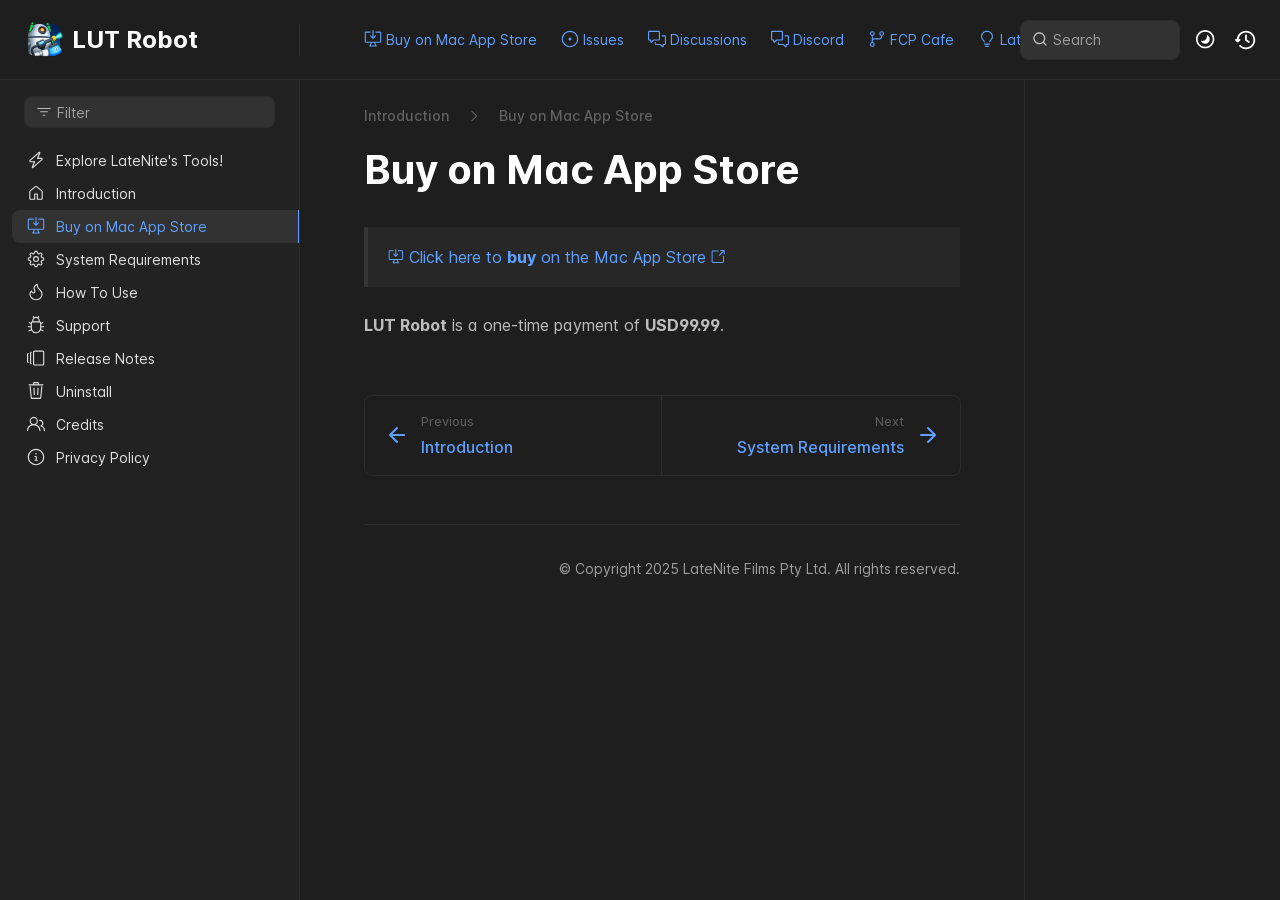
==== commit 720d19bf: "Refreshes Retype-generated documentation. Process triggered by latenitefilms." ====
--- a/buy/index.html
+++ b/buy/index.html
@@ -1,9 +1,9 @@
 <!DOCTYPE html>
-<html lang="en" class="h-full">
+<html lang="en" class="h-full dark">
 <head>
     <meta charset="UTF-8">
     <meta name="viewport" content="width=device-width,initial-scale=1">
-    <meta name="turbo-cache-control" content="no-cache" data-turbo-track="reload" data-track-token="3.9.0.802161857511">
+    <meta name="turbo-cache-control" content="no-cache" data-turbo-track="reload" data-track-token="3.9.0.802161929559">
 
     <!-- See retype.com -->
     <meta name="generator" content="Retype 3.9.0">
@@ -30,11 +30,11 @@
 
     <script data-cfasync="false">(function(){var cl=document.documentElement.classList,ls=localStorage.getItem("retype_scheme"),hd=cl.contains("dark"),hl=cl.contains("light"),wm=window.matchMedia&&window.matchMedia("(prefers-color-scheme: dark)").matches;if(ls==="dark"||(!ls&&wm&&!hd&&!hl)){cl.remove("light");cl.add("dark")}else if(ls==="light"||(!ls&&!wm&&!hd&&!hl)){cl.remove("dark");cl.add("light")}})();</script>
 
-    <link href="../resources/css/retype.css?v=3.9.0.802161857511" rel="stylesheet">
-
-    <script data-cfasync="false" src="../resources/js/config.js?v=3.9.0.802161857511" data-turbo-eval="false" defer></script>
+    <link href="../resources/css/retype.css?v=3.9.0.802161929559" rel="stylesheet">
+
+    <script data-cfasync="false" src="../resources/js/config.js?v=3.9.0.802161929559" data-turbo-eval="false" defer></script>
     <script data-cfasync="false" src="../resources/js/retype.js?v=3.9.0" data-turbo-eval="false" defer></script>
-    <script id="lunr-js" data-cfasync="false" src="../resources/js/lunr.js?v=3.9.0.802161857511" data-turbo-eval="false" defer></script>
+    <script id="lunr-js" data-cfasync="false" src="../resources/js/lunr.js?v=3.9.0.802161929559" data-turbo-eval="false" defer></script>
 </head>
 <body>
     <div id="docs-app" class="relative text-base antialiased text-gray-700 bg-white font-body dark:bg-dark-850 dark:text-dark-300">
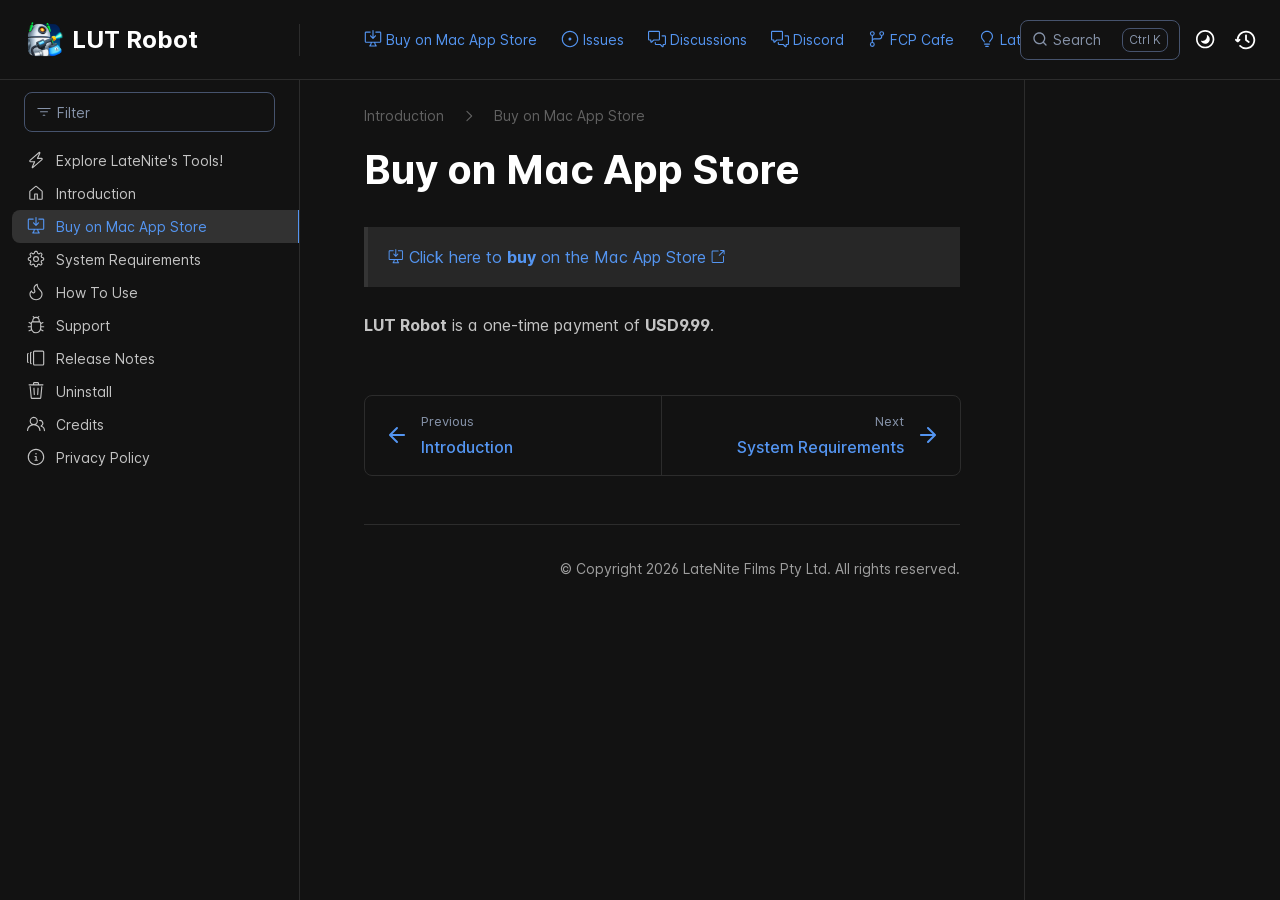
==== commit 2a7e9c41: "Refreshes Retype-generated documentation. Process triggered by latenitefilms." ====
--- a/buy/index.html
+++ b/buy/index.html
@@ -3,10 +3,10 @@
 <head>
     <meta charset="UTF-8">
     <meta name="viewport" content="width=device-width,initial-scale=1">
-    <meta name="turbo-cache-control" content="no-cache" data-turbo-track="reload" data-track-token="3.9.0.802161929559">
+    <meta name="turbo-cache-control" content="no-cache" data-turbo-track="reload" data-track-token="3.11.0.822361661993">
 
     <!-- See retype.com -->
-    <meta name="generator" content="Retype 3.9.0">
+    <meta name="generator" content="Retype 3.11.0">
 
     <!-- Primary Meta Tags -->
     <title>Buy on Mac App Store</title>
@@ -30,26 +30,26 @@
 
     <script data-cfasync="false">(function(){var cl=document.documentElement.classList,ls=localStorage.getItem("retype_scheme"),hd=cl.contains("dark"),hl=cl.contains("light"),wm=window.matchMedia&&window.matchMedia("(prefers-color-scheme: dark)").matches;if(ls==="dark"||(!ls&&wm&&!hd&&!hl)){cl.remove("light");cl.add("dark")}else if(ls==="light"||(!ls&&!wm&&!hd&&!hl)){cl.remove("dark");cl.add("light")}})();</script>
 
-    <link href="../resources/css/retype.css?v=3.9.0.802161929559" rel="stylesheet">
-
-    <script data-cfasync="false" src="../resources/js/config.js?v=3.9.0.802161929559" data-turbo-eval="false" defer></script>
-    <script data-cfasync="false" src="../resources/js/retype.js?v=3.9.0" data-turbo-eval="false" defer></script>
-    <script id="lunr-js" data-cfasync="false" src="../resources/js/lunr.js?v=3.9.0.802161929559" data-turbo-eval="false" defer></script>
+    <link href="../resources/css/retype.css?v=3.11.0.822361661993" rel="stylesheet">
+
+    <script data-cfasync="false" src="../resources/js/config.js?v=3.11.0.822361661993" data-turbo-eval="false" defer></script>
+    <script data-cfasync="false" src="../resources/js/retype.js?v=3.11.0" data-turbo-eval="false" defer></script>
+    <script id="lunr-js" data-cfasync="false" src="../resources/js/lunr.js?v=3.11.0.822361661993" data-turbo-eval="false" defer></script>
 </head>
 <body>
-    <div id="docs-app" class="relative text-base antialiased text-gray-700 bg-white font-body dark:bg-dark-850 dark:text-dark-300">
-        <div class="absolute bottom-0 left-0 bg-gray-100 dark:bg-dark-800" style="top: 5rem; right: 50%"></div>
-    
-        <header id="docs-site-header" class="sticky top-0 z-30 flex w-full h-16 bg-white border-b border-gray-200 md:h-20 dark:bg-dark-850 dark:border-dark-650">
+    <div id="retype-app" class="relative text-base antialiased text-base-text bg-base-bg font-body">
+        <div class="absolute bottom-0 left-0" style="top: 5rem; right: 50%"></div>
+    
+        <header id="retype-header" class="sticky top-0 z-30 flex w-full h-16 bg-header-bg border-b border-header-border md:h-20">
             <div class="container relative flex items-center justify-between pr-6 grow md:justify-start">
                 <!-- Mobile menu button skeleton -->
-                <button v-cloak class="skeleton docs-mobile-menu-button flex items-center justify-center shrink-0 overflow-hidden dark:text-white focus:outline-none rounded-full w-10 h-10 ml-3.5 md:hidden"><svg xmlns="http://www.w3.org/2000/svg" class="mb-px shrink-0" width="24" height="24" viewBox="0 0 24 24" role="presentation" style="margin-bottom: 0px;"><g fill="currentColor"><path d="M2 4h20v2H2zM2 11h20v2H2zM2 18h20v2H2z"></path></g></svg></button>
-                <div v-cloak id="docs-sidebar-toggle"></div>
+                <button v-cloak class="skeleton retype-mobile-menu-button flex items-center justify-center shrink-0 overflow-hidden dark:text-white focus:outline-none rounded-full w-10 h-10 ml-3.5 md:hidden"><svg xmlns="http://www.w3.org/2000/svg" class="mb-px shrink-0" width="24" height="24" viewBox="0 0 24 24" role="presentation" style="margin-bottom: 0px;"><g fill="currentColor"><path d="M2 4h20v2H2zM2 11h20v2H2zM2 18h20v2H2z"></path></g></svg></button>
+                <div v-cloak id="retype-sidebar-left-toggle-button"></div>
         
                 <!-- Logo -->
                 <div class="flex items-center justify-between h-full py-2 md:w-75">
                     <div class="flex items-center px-2 md:px-6">
-                        <a id="docs-site-logo" href="../" class="flex items-center leading-snug text-2xl">
+                        <a id="retype-branding-logo" href="../" class="flex items-center leading-snug text-2xl">
                             <span class="w-10 mr-2 grow-0 shrink-0 overflow-hidden">
                                 <img class="max-h-10 dark:hidden md:inline-block" src="../static/logo.png">
                                 <img class="max-h-10 hidden dark:inline-block" src="../static/logo.png">
@@ -58,15 +58,15 @@
                         </a>
                     </div>
         
-                    <span class="hidden h-8 border-r md:inline-block dark:border-dark-650"></span>
+                    <span class="hidden h-8 border-r md:inline-block border-base-border"></span>
                 </div>
         
                 <div class="flex justify-between md:grow">
                     <!-- Top Nav -->
-                    <nav class="hidden md:flex">
+                    <nav id="retype-header-nav" class="hidden md:flex">
                         <ul class="flex flex-col mb-4 md:pl-16 md:mb-0 md:flex-row md:items-center">
                             <li class="mr-6">
-                                <a class="py-2 md:mb-0 inline-flex items-center text-sm whitespace-nowrap transition-colors duration-200 ease-linear md:text-blue-500 dark:text-blue-400 hover:text-blue-800 dark:hover:text-blue-200" href="../buy/">
+                                <a class="py-2 md:mb-0 inline-flex items-center text-sm whitespace-nowrap transition-colors duration-200 ease-linear md:text-header-text font-header-text-weight hover:text-header-text-hover" href="../buy/">
                                     <svg xmlns="http://www.w3.org/2000/svg" class="mb-px mr-1" width="18" height="18" viewBox="0 0 24 24" role="presentation">
                                         <g fill="currentColor">
                                             <path d="M11.25 9.331V.75a.75.75 0 0 1 1.5 0v8.58l1.949-2.11A.75.75 0 1 1 15.8 8.237l-3.25 3.52a.75.75 0 0 1-1.102 0l-3.25-3.52A.75.75 0 1 1 9.3 7.22l1.949 2.111Z"/><path d="M2.5 3.75v11.5c0 .138.112.25.25.25h18.5a.25.25 0 0 0 .25-.25V3.75a.25.25 0 0 0-.25-.25h-5.5a.75.75 0 0 1 0-1.5h5.5c.966 0 1.75.784 1.75 1.75v11.5A1.75 1.75 0 0 1 21.25 17h-6.204c.171 1.375.805 2.652 1.769 3.757A.752.752 0 0 1 16.25 22h-8.5a.75.75 0 0 1-.566-1.243c.965-1.105 1.599-2.382 1.77-3.757H2.75A1.75 1.75 0 0 1 1 15.25V3.75C1 2.784 1.784 2 2.75 2h5.5a.75.75 0 0 1 0 1.5h-5.5a.25.25 0 0 0-.25.25ZM10.463 17c-.126 1.266-.564 2.445-1.223 3.5h5.52c-.66-1.055-1.098-2.234-1.223-3.5Z"/>
@@ -76,7 +76,7 @@
                                 </a>
                             </li>
                             <li class="mr-6">
-                                <a class="py-2 md:mb-0 inline-flex items-center text-sm whitespace-nowrap transition-colors duration-200 ease-linear md:text-blue-500 dark:text-blue-400 hover:text-blue-800 dark:hover:text-blue-200" href="https://github.com/latenitefilms/lutrobot/issues" target="_blank">
+                                <a class="py-2 md:mb-0 inline-flex items-center text-sm whitespace-nowrap transition-colors duration-200 ease-linear md:text-header-text font-header-text-weight hover:text-header-text-hover" href="https://github.com/latenitefilms/lutrobot/issues" target="_blank">
                                     <svg xmlns="http://www.w3.org/2000/svg" class="mb-px mr-1" width="18" height="18" viewBox="0 0 24 24" role="presentation">
                                         <g fill="currentColor">
                                             <path d="M12 1c6.075 0 11 4.925 11 11s-4.925 11-11 11S1 18.075 1 12 5.925 1 12 1ZM2.5 12a9.5 9.5 0 0 0 9.5 9.5 9.5 9.5 0 0 0 9.5-9.5A9.5 9.5 0 0 0 12 2.5 9.5 9.5 0 0 0 2.5 12Zm9.5 2a2 2 0 1 1-.001-3.999A2 2 0 0 1 12 14Z"/>
@@ -86,7 +86,7 @@
                                 </a>
                             </li>
                             <li class="mr-6">
-                                <a class="py-2 md:mb-0 inline-flex items-center text-sm whitespace-nowrap transition-colors duration-200 ease-linear md:text-blue-500 dark:text-blue-400 hover:text-blue-800 dark:hover:text-blue-200" href="https://github.com/latenitefilms/lutrobot/discussions" target="_blank">
+                                <a class="py-2 md:mb-0 inline-flex items-center text-sm whitespace-nowrap transition-colors duration-200 ease-linear md:text-header-text font-header-text-weight hover:text-header-text-hover" href="https://github.com/latenitefilms/lutrobot/discussions" target="_blank">
                                     <svg xmlns="http://www.w3.org/2000/svg" class="mb-px mr-1" width="18" height="18" viewBox="0 0 24 24" role="presentation">
                                         <g fill="currentColor">
                                             <path d="M1.75 1h12.5c.966 0 1.75.784 1.75 1.75v9.5A1.75 1.75 0 0 1 14.25 14H8.061l-2.574 2.573A1.458 1.458 0 0 1 3 15.543V14H1.75A1.75 1.75 0 0 1 0 12.25v-9.5C0 1.784.784 1 1.75 1ZM1.5 2.75v9.5c0 .138.112.25.25.25h2a.75.75 0 0 1 .75.75v2.19l2.72-2.72a.749.749 0 0 1 .53-.22h6.5a.25.25 0 0 0 .25-.25v-9.5a.25.25 0 0 0-.25-.25H1.75a.25.25 0 0 0-.25.25Z"/><path d="M22.5 8.75a.25.25 0 0 0-.25-.25h-3.5a.75.75 0 0 1 0-1.5h3.5c.966 0 1.75.784 1.75 1.75v9.5A1.75 1.75 0 0 1 22.25 20H21v1.543a1.457 1.457 0 0 1-2.487 1.03L15.939 20H10.75A1.75 1.75 0 0 1 9 18.25v-1.465a.75.75 0 0 1 1.5 0v1.465c0 .138.112.25.25.25h5.5a.75.75 0 0 1 .53.22l2.72 2.72v-2.19a.75.75 0 0 1 .75-.75h2a.25.25 0 0 0 .25-.25v-9.5Z"/>
@@ -96,7 +96,7 @@
                                 </a>
                             </li>
                             <li class="mr-6">
-                                <a class="py-2 md:mb-0 inline-flex items-center text-sm whitespace-nowrap transition-colors duration-200 ease-linear md:text-blue-500 dark:text-blue-400 hover:text-blue-800 dark:hover:text-blue-200" href="https://ltnt.tv/discord" target="_blank">
+                                <a class="py-2 md:mb-0 inline-flex items-center text-sm whitespace-nowrap transition-colors duration-200 ease-linear md:text-header-text font-header-text-weight hover:text-header-text-hover" href="https://ltnt.tv/discord" target="_blank">
                                     <svg xmlns="http://www.w3.org/2000/svg" class="mb-px mr-1" width="18" height="18" viewBox="0 0 24 24" role="presentation">
                                         <g fill="currentColor">
                                             <path d="M1.75 1h12.5c.966 0 1.75.784 1.75 1.75v9.5A1.75 1.75 0 0 1 14.25 14H8.061l-2.574 2.573A1.458 1.458 0 0 1 3 15.543V14H1.75A1.75 1.75 0 0 1 0 12.25v-9.5C0 1.784.784 1 1.75 1ZM1.5 2.75v9.5c0 .138.112.25.25.25h2a.75.75 0 0 1 .75.75v2.19l2.72-2.72a.749.749 0 0 1 .53-.22h6.5a.25.25 0 0 0 .25-.25v-9.5a.25.25 0 0 0-.25-.25H1.75a.25.25 0 0 0-.25.25Z"/><path d="M22.5 8.75a.25.25 0 0 0-.25-.25h-3.5a.75.75 0 0 1 0-1.5h3.5c.966 0 1.75.784 1.75 1.75v9.5A1.75 1.75 0 0 1 22.25 20H21v1.543a1.457 1.457 0 0 1-2.487 1.03L15.939 20H10.75A1.75 1.75 0 0 1 9 18.25v-1.465a.75.75 0 0 1 1.5 0v1.465c0 .138.112.25.25.25h5.5a.75.75 0 0 1 .53.22l2.72 2.72v-2.19a.75.75 0 0 1 .75-.75h2a.25.25 0 0 0 .25-.25v-9.5Z"/>
@@ -106,7 +106,7 @@
                                 </a>
                             </li>
                             <li class="mr-6">
-                                <a class="py-2 md:mb-0 inline-flex items-center text-sm whitespace-nowrap transition-colors duration-200 ease-linear md:text-blue-500 dark:text-blue-400 hover:text-blue-800 dark:hover:text-blue-200" href="https://fcp.cafe" target="_blank">
+                                <a class="py-2 md:mb-0 inline-flex items-center text-sm whitespace-nowrap transition-colors duration-200 ease-linear md:text-header-text font-header-text-weight hover:text-header-text-hover" href="https://fcp.cafe" target="_blank">
                                     <svg xmlns="http://www.w3.org/2000/svg" class="mb-px mr-1" width="18" height="18" viewBox="0 0 24 24" role="presentation">
                                         <g fill="currentColor">
                                             <path d="M15 4.75a3.25 3.25 0 1 1 6.5 0 3.25 3.25 0 0 1-6.5 0ZM2.5 19.25a3.25 3.25 0 1 1 6.5 0 3.25 3.25 0 0 1-6.5 0Zm0-14.5a3.25 3.25 0 1 1 6.5 0 3.25 3.25 0 0 1-6.5 0ZM5.75 6.5a1.75 1.75 0 1 0-.001-3.501A1.75 1.75 0 0 0 5.75 6.5Zm0 14.5a1.75 1.75 0 1 0-.001-3.501A1.75 1.75 0 0 0 5.75 21Zm12.5-14.5a1.75 1.75 0 1 0-.001-3.501A1.75 1.75 0 0 0 18.25 6.5Z"/><path d="M5.75 16.75A.75.75 0 0 1 5 16V8a.75.75 0 0 1 1.5 0v8a.75.75 0 0 1-.75.75Z"/><path d="M17.5 8.75v-1H19v1a3.75 3.75 0 0 1-3.75 3.75h-7a1.75 1.75 0 0 0-1.75 1.75H5A3.25 3.25 0 0 1 8.25 11h7a2.25 2.25 0 0 0 2.25-2.25Z"/>
@@ -116,7 +116,7 @@
                                 </a>
                             </li>
                             <li class="mr-6">
-                                <a class="py-2 md:mb-0 inline-flex items-center text-sm whitespace-nowrap transition-colors duration-200 ease-linear md:text-blue-500 dark:text-blue-400 hover:text-blue-800 dark:hover:text-blue-200" href="https://fcp.cafe/latenite/" target="_blank">
+                                <a class="py-2 md:mb-0 inline-flex items-center text-sm whitespace-nowrap transition-colors duration-200 ease-linear md:text-header-text font-header-text-weight hover:text-header-text-hover" href="https://fcp.cafe/latenite/" target="_blank">
                                     <svg xmlns="http://www.w3.org/2000/svg" class="mb-px mr-1" width="18" height="18" viewBox="0 0 24 24" role="presentation">
                                         <g fill="currentColor">
                                             <path d="M12 2.5c-3.81 0-6.5 2.743-6.5 6.119 0 1.536.632 2.572 1.425 3.56.172.215.347.422.527.635l.096.112c.21.25.427.508.63.774.404.531.783 1.128.995 1.834a.75.75 0 0 1-1.436.432c-.138-.46-.397-.89-.753-1.357a18.111 18.111 0 0 0-.582-.714l-.092-.11c-.18-.212-.37-.436-.555-.667C4.87 12.016 4 10.651 4 8.618 4 4.363 7.415 1 12 1s8 3.362 8 7.619c0 2.032-.87 3.397-1.755 4.5-.185.23-.375.454-.555.667l-.092.109c-.21.248-.405.481-.582.714-.356.467-.615.898-.753 1.357a.751.751 0 0 1-1.437-.432c.213-.706.592-1.303.997-1.834.202-.266.419-.524.63-.774l.095-.112c.18-.213.355-.42.527-.634.793-.99 1.425-2.025 1.425-3.561C18.5 5.243 15.81 2.5 12 2.5ZM8.75 18h6.5a.75.75 0 0 1 0 1.5h-6.5a.75.75 0 0 1 0-1.5Zm.75 3.75a.75.75 0 0 1 .75-.75h3.5a.75.75 0 0 1 0 1.5h-3.5a.75.75 0 0 1-.75-.75Z"/>
@@ -137,7 +137,7 @@
                             <div class="absolute flex items-center justify-center h-full pl-3 dark:text-dark-300">
                                 <svg xmlns="http://www.w3.org/2000/svg" class="icon-base" width="16" height="16" viewBox="0 0 24 24" aria-labelledby="icon" role="presentation" style="margin-bottom: 1px;"><g fill="currentColor" ><path d="M21.71 20.29l-3.68-3.68A8.963 8.963 0 0020 11c0-4.96-4.04-9-9-9s-9 4.04-9 9 4.04 9 9 9c2.12 0 4.07-.74 5.61-1.97l3.68 3.68c.2.19.45.29.71.29s.51-.1.71-.29c.39-.39.39-1.03 0-1.42zM4 11c0-3.86 3.14-7 7-7s7 3.14 7 7c0 1.92-.78 3.66-2.04 4.93-.01.01-.02.01-.02.01-.01.01-.01.01-.01.02A6.98 6.98 0 0111 18c-3.86 0-7-3.14-7-7z" ></path></g></svg>
                             </div>
-                            <input class="w-full h-10 placeholder-gray-400 transition-colors duration-200 ease-in bg-gray-200 border border-transparent rounded md:text-sm hover:bg-white hover:border-gray-300 focus:outline-none focus:bg-white focus:border-gray-500 dark:bg-dark-600 dark:border-dark-600 dark:placeholder-dark-400" style="padding: 0.625rem 0.75rem 0.625rem 2rem" type="text" placeholder="Search">
+                            <input class="w-full h-10 placeholder-search-placeholder transition-colors duration-200 ease-in bg-search-bg border border-transparent rounded md:text-sm hover:border-search-border-hover focus:outline-none focus:border-search-border-focus" style="padding: 0.625rem 0.75rem 0.625rem 2rem" type="text" placeholder="Search">
                         </div>
         
                         <!-- Mobile search button -->
@@ -155,7 +155,7 @@
                     </div>
         
                     <div v-cloak class="flex justify-end grow">
-                        <div id="docs-mobile-search-button"></div>
+                        <div id="retype-mobile-search-button"></div>
                         <doc-search-desktop></doc-search-desktop>
         
                         <doc-theme-switch class="lg:ml-2"></doc-theme-switch>
@@ -165,21 +165,22 @@
             </div>
         </header>
     
-        <div class="container relative flex bg-white">
+    
+        <div id="retype-container" class="container relative flex bg-white">
             <!-- Sidebar Skeleton -->
-            <div v-cloak class="fixed flex flex-col shrink-0 duration-300 ease-in-out bg-white border-gray-200 sidebar top-20 w-75 border-r h-screen md:sticky transition-transform skeleton dark:bg-dark-800 dark:border-dark-650">
+            <div v-cloak class="fixed flex flex-col shrink-0 duration-300 ease-in-out bg-sidebar-left-bg border-sidebar-left-border sidebar top-20 w-75 border-r h-screen md:sticky transition-transform skeleton">
             
                 <div class="flex items-center h-16 px-6">
-                    <input class="w-full h-8 px-3 py-2 transition-colors duration-200 ease-linear bg-white border border-gray-200 rounded shadow-none text-sm focus:outline-none focus:border-gray-600 dark:bg-dark-600 dark:border-dark-600" type="text" placeholder="Filter">
+                    <input class="w-full h-8 px-3 py-2 transition-colors duration-200 ease-linear bg-filter-bg border border-filter-border rounded shadow-none text-sm focus:outline-none focus:border-filter-border-focus" type="text" placeholder="Filter">
                 </div>
             
                 <div class="pl-6 mt-1 mb-4">
-                    <div class="w-32 h-3 mb-4 bg-gray-200 rounded-full loading dark:bg-dark-600"></div>
-                    <div class="w-48 h-3 mb-4 bg-gray-200 rounded-full loading dark:bg-dark-600"></div>
-                    <div class="w-40 h-3 mb-4 bg-gray-200 rounded-full loading dark:bg-dark-600"></div>
-                    <div class="w-32 h-3 mb-4 bg-gray-200 rounded-full loading dark:bg-dark-600"></div>
-                    <div class="w-48 h-3 mb-4 bg-gray-200 rounded-full loading dark:bg-dark-600"></div>
-                    <div class="w-40 h-3 mb-4 bg-gray-200 rounded-full loading dark:bg-dark-600"></div>
+                    <div class="w-32 h-3 mb-4 bg-skeleton-bg rounded-full loading"></div>
+                    <div class="w-48 h-3 mb-4 bg-skeleton-bg rounded-full loading"></div>
+                    <div class="w-40 h-3 mb-4 bg-skeleton-bg rounded-full loading"></div>
+                    <div class="w-32 h-3 mb-4 bg-skeleton-bg rounded-full loading"></div>
+                    <div class="w-48 h-3 mb-4 bg-skeleton-bg rounded-full loading"></div>
+                    <div class="w-40 h-3 mb-4 bg-skeleton-bg rounded-full loading"></div>
                 </div>
             
             </div>
@@ -187,13 +188,13 @@
             <!-- Sidebar component -->
             <doc-sidebar v-cloak>
                 <template #sidebar-footer>
-                    <div class="shrink-0 mt-auto border-t md:bg-transparent md:border-none dark:border-dark-650">
-            
-                        <div class="py-3 px-6 md:hidden border-b dark:border-dark-650">
+                    <div class="shrink-0 mt-auto border-t md:bg-transparent md:border-none dark:border-base-border">
+            
+                        <div class="py-3 px-6 md:hidden border-b dark:border-base-border">
                             <nav>
                                 <ul class="flex flex-wrap justify-center items-center">
                                     <li class="mr-6">
-                                        <a class="block py-1 inline-flex items-center text-sm whitespace-nowrap transition-colors duration-200 ease-linear md:text-blue-500 dark:text-blue-400 hover:text-blue-800 dark:hover:text-blue-200" href="../buy/">
+                                        <a class="block py-1 inline-flex items-center text-sm whitespace-nowrap transition-colors duration-200 ease-linear md:text-header-text font-header-text-weight hover:text-header-text-hover" href="../buy/">
                                             <svg xmlns="http://www.w3.org/2000/svg" class="mb-px mr-1" width="18" height="18" viewBox="0 0 24 24" role="presentation">
                                                 <g fill="currentColor">
                                                     <path d="M11.25 9.331V.75a.75.75 0 0 1 1.5 0v8.58l1.949-2.11A.75.75 0 1 1 15.8 8.237l-3.25 3.52a.75.75 0 0 1-1.102 0l-3.25-3.52A.75.75 0 1 1 9.3 7.22l1.949 2.111Z"/><path d="M2.5 3.75v11.5c0 .138.112.25.25.25h18.5a.25.25 0 0 0 .25-.25V3.75a.25.25 0 0 0-.25-.25h-5.5a.75.75 0 0 1 0-1.5h5.5c.966 0 1.75.784 1.75 1.75v11.5A1.75 1.75 0 0 1 21.25 17h-6.204c.171 1.375.805 2.652 1.769 3.757A.752.752 0 0 1 16.25 22h-8.5a.75.75 0 0 1-.566-1.243c.965-1.105 1.599-2.382 1.77-3.757H2.75A1.75 1.75 0 0 1 1 15.25V3.75C1 2.784 1.784 2 2.75 2h5.5a.75.75 0 0 1 0 1.5h-5.5a.25.25 0 0 0-.25.25ZM10.463 17c-.126 1.266-.564 2.445-1.223 3.5h5.52c-.66-1.055-1.098-2.234-1.223-3.5Z"/>
@@ -203,7 +204,7 @@
                                         </a>
                                     </li>
                                     <li class="mr-6">
-                                        <a class="block py-1 inline-flex items-center text-sm whitespace-nowrap transition-colors duration-200 ease-linear md:text-blue-500 dark:text-blue-400 hover:text-blue-800 dark:hover:text-blue-200" href="https://github.com/latenitefilms/lutrobot/issues" target="_blank">
+                                        <a class="block py-1 inline-flex items-center text-sm whitespace-nowrap transition-colors duration-200 ease-linear md:text-header-text font-header-text-weight hover:text-header-text-hover" href="https://github.com/latenitefilms/lutrobot/issues" target="_blank">
                                             <svg xmlns="http://www.w3.org/2000/svg" class="mb-px mr-1" width="18" height="18" viewBox="0 0 24 24" role="presentation">
                                                 <g fill="currentColor">
                                                     <path d="M12 1c6.075 0 11 4.925 11 11s-4.925 11-11 11S1 18.075 1 12 5.925 1 12 1ZM2.5 12a9.5 9.5 0 0 0 9.5 9.5 9.5 9.5 0 0 0 9.5-9.5A9.5 9.5 0 0 0 12 2.5 9.5 9.5 0 0 0 2.5 12Zm9.5 2a2 2 0 1 1-.001-3.999A2 2 0 0 1 12 14Z"/>
@@ -213,7 +214,7 @@
                                         </a>
                                     </li>
                                     <li class="mr-6">
-                                        <a class="block py-1 inline-flex items-center text-sm whitespace-nowrap transition-colors duration-200 ease-linear md:text-blue-500 dark:text-blue-400 hover:text-blue-800 dark:hover:text-blue-200" href="https://github.com/latenitefilms/lutrobot/discussions" target="_blank">
+                                        <a class="block py-1 inline-flex items-center text-sm whitespace-nowrap transition-colors duration-200 ease-linear md:text-header-text font-header-text-weight hover:text-header-text-hover" href="https://github.com/latenitefilms/lutrobot/discussions" target="_blank">
                                             <svg xmlns="http://www.w3.org/2000/svg" class="mb-px mr-1" width="18" height="18" viewBox="0 0 24 24" role="presentation">
                                                 <g fill="currentColor">
                                                     <path d="M1.75 1h12.5c.966 0 1.75.784 1.75 1.75v9.5A1.75 1.75 0 0 1 14.25 14H8.061l-2.574 2.573A1.458 1.458 0 0 1 3 15.543V14H1.75A1.75 1.75 0 0 1 0 12.25v-9.5C0 1.784.784 1 1.75 1ZM1.5 2.75v9.5c0 .138.112.25.25.25h2a.75.75 0 0 1 .75.75v2.19l2.72-2.72a.749.749 0 0 1 .53-.22h6.5a.25.25 0 0 0 .25-.25v-9.5a.25.25 0 0 0-.25-.25H1.75a.25.25 0 0 0-.25.25Z"/><path d="M22.5 8.75a.25.25 0 0 0-.25-.25h-3.5a.75.75 0 0 1 0-1.5h3.5c.966 0 1.75.784 1.75 1.75v9.5A1.75 1.75 0 0 1 22.25 20H21v1.543a1.457 1.457 0 0 1-2.487 1.03L15.939 20H10.75A1.75 1.75 0 0 1 9 18.25v-1.465a.75.75 0 0 1 1.5 0v1.465c0 .138.112.25.25.25h5.5a.75.75 0 0 1 .53.22l2.72 2.72v-2.19a.75.75 0 0 1 .75-.75h2a.25.25 0 0 0 .25-.25v-9.5Z"/>
@@ -223,7 +224,7 @@
                                         </a>
                                     </li>
                                     <li class="mr-6">
-                                        <a class="block py-1 inline-flex items-center text-sm whitespace-nowrap transition-colors duration-200 ease-linear md:text-blue-500 dark:text-blue-400 hover:text-blue-800 dark:hover:text-blue-200" href="https://ltnt.tv/discord" target="_blank">
+                                        <a class="block py-1 inline-flex items-center text-sm whitespace-nowrap transition-colors duration-200 ease-linear md:text-header-text font-header-text-weight hover:text-header-text-hover" href="https://ltnt.tv/discord" target="_blank">
                                             <svg xmlns="http://www.w3.org/2000/svg" class="mb-px mr-1" width="18" height="18" viewBox="0 0 24 24" role="presentation">
                                                 <g fill="currentColor">
                                                     <path d="M1.75 1h12.5c.966 0 1.75.784 1.75 1.75v9.5A1.75 1.75 0 0 1 14.25 14H8.061l-2.574 2.573A1.458 1.458 0 0 1 3 15.543V14H1.75A1.75 1.75 0 0 1 0 12.25v-9.5C0 1.784.784 1 1.75 1ZM1.5 2.75v9.5c0 .138.112.25.25.25h2a.75.75 0 0 1 .75.75v2.19l2.72-2.72a.749.749 0 0 1 .53-.22h6.5a.25.25 0 0 0 .25-.25v-9.5a.25.25 0 0 0-.25-.25H1.75a.25.25 0 0 0-.25.25Z"/><path d="M22.5 8.75a.25.25 0 0 0-.25-.25h-3.5a.75.75 0 0 1 0-1.5h3.5c.966 0 1.75.784 1.75 1.75v9.5A1.75 1.75 0 0 1 22.25 20H21v1.543a1.457 1.457 0 0 1-2.487 1.03L15.939 20H10.75A1.75 1.75 0 0 1 9 18.25v-1.465a.75.75 0 0 1 1.5 0v1.465c0 .138.112.25.25.25h5.5a.75.75 0 0 1 .53.22l2.72 2.72v-2.19a.75.75 0 0 1 .75-.75h2a.25.25 0 0 0 .25-.25v-9.5Z"/>
@@ -233,7 +234,7 @@
                                         </a>
                                     </li>
                                     <li class="mr-6">
-                                        <a class="block py-1 inline-flex items-center text-sm whitespace-nowrap transition-colors duration-200 ease-linear md:text-blue-500 dark:text-blue-400 hover:text-blue-800 dark:hover:text-blue-200" href="https://fcp.cafe" target="_blank">
+                                        <a class="block py-1 inline-flex items-center text-sm whitespace-nowrap transition-colors duration-200 ease-linear md:text-header-text font-header-text-weight hover:text-header-text-hover" href="https://fcp.cafe" target="_blank">
                                             <svg xmlns="http://www.w3.org/2000/svg" class="mb-px mr-1" width="18" height="18" viewBox="0 0 24 24" role="presentation">
                                                 <g fill="currentColor">
                                                     <path d="M15 4.75a3.25 3.25 0 1 1 6.5 0 3.25 3.25 0 0 1-6.5 0ZM2.5 19.25a3.25 3.25 0 1 1 6.5 0 3.25 3.25 0 0 1-6.5 0Zm0-14.5a3.25 3.25 0 1 1 6.5 0 3.25 3.25 0 0 1-6.5 0ZM5.75 6.5a1.75 1.75 0 1 0-.001-3.501A1.75 1.75 0 0 0 5.75 6.5Zm0 14.5a1.75 1.75 0 1 0-.001-3.501A1.75 1.75 0 0 0 5.75 21Zm12.5-14.5a1.75 1.75 0 1 0-.001-3.501A1.75 1.75 0 0 0 18.25 6.5Z"/><path d="M5.75 16.75A.75.75 0 0 1 5 16V8a.75.75 0 0 1 1.5 0v8a.75.75 0 0 1-.75.75Z"/><path d="M17.5 8.75v-1H19v1a3.75 3.75 0 0 1-3.75 3.75h-7a1.75 1.75 0 0 0-1.75 1.75H5A3.25 3.25 0 0 1 8.25 11h7a2.25 2.25 0 0 0 2.25-2.25Z"/>
@@ -243,7 +244,7 @@
                                         </a>
                                     </li>
                                     <li class="mr-6">
-                                        <a class="block py-1 inline-flex items-center text-sm whitespace-nowrap transition-colors duration-200 ease-linear md:text-blue-500 dark:text-blue-400 hover:text-blue-800 dark:hover:text-blue-200" href="https://fcp.cafe/latenite/" target="_blank">
+                                        <a class="block py-1 inline-flex items-center text-sm whitespace-nowrap transition-colors duration-200 ease-linear md:text-header-text font-header-text-weight hover:text-header-text-hover" href="https://fcp.cafe/latenite/" target="_blank">
                                             <svg xmlns="http://www.w3.org/2000/svg" class="mb-px mr-1" width="18" height="18" viewBox="0 0 24 24" role="presentation">
                                                 <g fill="currentColor">
                                                     <path d="M12 2.5c-3.81 0-6.5 2.743-6.5 6.119 0 1.536.632 2.572 1.425 3.56.172.215.347.422.527.635l.096.112c.21.25.427.508.63.774.404.531.783 1.128.995 1.834a.75.75 0 0 1-1.436.432c-.138-.46-.397-.89-.753-1.357a18.111 18.111 0 0 0-.582-.714l-.092-.11c-.18-.212-.37-.436-.555-.667C4.87 12.016 4 10.651 4 8.618 4 4.363 7.415 1 12 1s8 3.362 8 7.619c0 2.032-.87 3.397-1.755 4.5-.185.23-.375.454-.555.667l-.092.109c-.21.248-.405.481-.582.714-.356.467-.615.898-.753 1.357a.751.751 0 0 1-1.437-.432c.213-.706.592-1.303.997-1.834.202-.266.419-.524.63-.774l.095-.112c.18-.213.355-.42.527-.634.793-.99 1.425-2.025 1.425-3.561C18.5 5.243 15.81 2.5 12 2.5ZM8.75 18h6.5a.75.75 0 0 1 0 1.5h-6.5a.75.75 0 0 1 0-1.5Zm.75 3.75a.75.75 0 0 1 .75-.75h3.5a.75.75 0 0 1 0 1.5h-3.5a.75.75 0 0 1-.75-.75Z"/>
@@ -260,15 +261,15 @@
                 </template>
             </doc-sidebar>
     
-            <div class="grow min-w-0 dark:bg-dark-850">
+            <div class="grow min-w-0 bg-body-bg">
                 <!-- Render "toolbar" template here on api pages --><!-- Render page content -->
                 <div class="flex">
-                    <div class="min-w-0 p-4 grow md:px-16">
+                    <div id="retype-main" class="min-w-0 p-4 grow md:px-16">
                         <main class="relative pb-12 lg:pt-2">
-                            <div class="docs-markdown" id="docs-content">
+                            <div class="retype-markdown" id="retype-content">
                                 <!-- Rendered if sidebar right is enabled -->
-                                <div id="docs-sidebar-right-toggle"></div>
-                                <nav class="breadcrumb" aria-label="Breadcrumb">
+                                <div id="retype-sidebar-right-toggle"></div>
+                                <nav id="retype-breadcrumb" class="breadcrumb" aria-label="Breadcrumb">
                                     <ol role="list">
                                         <li class="pr-4">
                                             <a href="../" class="pr-4">
@@ -294,31 +295,31 @@
     </h1>
 </doc-anchor-target>
 <blockquote>
-<p><a href="https://apps.apple.com/au/app/lut-robot/id6503940842?mt=12" class="outbound" target="_blank"><span><svg xmlns="http://www.w3.org/2000/svg" class="docs-icon" viewBox="0 0 24 24" role="presentation"><g fill="currentColor"><g><path d="M11.25 9.331V.75a.75.75 0 0 1 1.5 0v8.58l1.949-2.11A.75.75 0 1 1 15.8 8.237l-3.25 3.52a.75.75 0 0 1-1.102 0l-3.25-3.52A.75.75 0 1 1 9.3 7.22l1.949 2.111Z"/><path d="M2.5 3.75v11.5c0 .138.112.25.25.25h18.5a.25.25 0 0 0 .25-.25V3.75a.25.25 0 0 0-.25-.25h-5.5a.75.75 0 0 1 0-1.5h5.5c.966 0 1.75.784 1.75 1.75v11.5A1.75 1.75 0 0 1 21.25 17h-6.204c.171 1.375.805 2.652 1.769 3.757A.752.752 0 0 1 16.25 22h-8.5a.75.75 0 0 1-.566-1.243c.965-1.105 1.599-2.382 1.77-3.757H2.75A1.75 1.75 0 0 1 1 15.25V3.75C1 2.784 1.784 2 2.75 2h5.5a.75.75 0 0 1 0 1.5h-5.5a.25.25 0 0 0-.25.25ZM10.463 17c-.126 1.266-.564 2.445-1.223 3.5h5.52c-.66-1.055-1.098-2.234-1.223-3.5Z"/></g></g></svg> Click here to <strong>buy</strong> on the Mac App Store</span><svg xmlns="http://www.w3.org/2000/svg" class="docs-icon ml-1" viewBox="0 0 24 24" role="presentation"><g fill="currentColor"><path d="M15.5 2.25a.75.75 0 0 1 .75-.75h5.5a.75.75 0 0 1 .75.75v5.5a.75.75 0 0 1-1.5 0V4.06l-6.22 6.22a.75.75 0 1 1-1.06-1.06L19.94 3h-3.69a.75.75 0 0 1-.75-.75Z"/><path d="M2.5 4.25c0-.966.784-1.75 1.75-1.75h8.5a.75.75 0 0 1 0 1.5h-8.5a.25.25 0 0 0-.25.25v15.5c0 .138.112.25.25.25h15.5a.25.25 0 0 0 .25-.25v-8.5a.75.75 0 0 1 1.5 0v8.5a1.75 1.75 0 0 1-1.75 1.75H4.25a1.75 1.75 0 0 1-1.75-1.75V4.25Z"/></g></svg></a></p>
+<p><a href="https://apps.apple.com/app/lut-robot/id6503940842" class="outbound" target="_blank"><span><svg xmlns="http://www.w3.org/2000/svg" class="docs-icon" viewBox="0 0 24 24" role="presentation"><g fill="currentColor"><g><path d="M11.25 9.331V.75a.75.75 0 0 1 1.5 0v8.58l1.949-2.11A.75.75 0 1 1 15.8 8.237l-3.25 3.52a.75.75 0 0 1-1.102 0l-3.25-3.52A.75.75 0 1 1 9.3 7.22l1.949 2.111Z"/><path d="M2.5 3.75v11.5c0 .138.112.25.25.25h18.5a.25.25 0 0 0 .25-.25V3.75a.25.25 0 0 0-.25-.25h-5.5a.75.75 0 0 1 0-1.5h5.5c.966 0 1.75.784 1.75 1.75v11.5A1.75 1.75 0 0 1 21.25 17h-6.204c.171 1.375.805 2.652 1.769 3.757A.752.752 0 0 1 16.25 22h-8.5a.75.75 0 0 1-.566-1.243c.965-1.105 1.599-2.382 1.77-3.757H2.75A1.75 1.75 0 0 1 1 15.25V3.75C1 2.784 1.784 2 2.75 2h5.5a.75.75 0 0 1 0 1.5h-5.5a.25.25 0 0 0-.25.25ZM10.463 17c-.126 1.266-.564 2.445-1.223 3.5h5.52c-.66-1.055-1.098-2.234-1.223-3.5Z"/></g></g></svg> Click here to <strong>buy</strong> on the Mac App Store</span><svg xmlns="http://www.w3.org/2000/svg" class="retype-outbound-trigger docs-icon ml-1" viewBox="0 0 24 24" role="presentation"><g fill="currentColor"><path d="M15.5 2.25a.75.75 0 0 1 .75-.75h5.5a.75.75 0 0 1 .75.75v5.5a.75.75 0 0 1-1.5 0V4.06l-6.22 6.22a.75.75 0 1 1-1.06-1.06L19.94 3h-3.69a.75.75 0 0 1-.75-.75Z"/><path d="M2.5 4.25c0-.966.784-1.75 1.75-1.75h8.5a.75.75 0 0 1 0 1.5h-8.5a.25.25 0 0 0-.25.25v15.5c0 .138.112.25.25.25h15.5a.25.25 0 0 0 .25-.25v-8.5a.75.75 0 0 1 1.5 0v8.5a1.75 1.75 0 0 1-1.75 1.75H4.25a1.75 1.75 0 0 1-1.75-1.75V4.25Z"/></g></svg></a></p>
 </blockquote>
-<p><strong>LUT Robot</strong> is a one-time payment of <strong>USD99.99</strong>.</p>
+<p><strong>LUT Robot</strong> is a one-time payment of <strong>USD9.99</strong>.</p>
 
                                 
                                 <!-- Required only on API pages -->
                                 <doc-toolbar-member-filter-no-results></doc-toolbar-member-filter-no-results>
                             </div>
-                            <footer class="clear-both">
+                            <footer id="retype-content-footer" class="clear-both">
                             
-                                <nav class="print:hidden flex mt-14">
+                                <nav id="retype-nextprev" class="print:hidden flex mt-14">
                                     <div class="w-1/2">
-                                        <a class="px-5 py-4 h-full flex items-center break-normal font-medium text-blue-500 dark:text-blue-400 border border-gray-300 hover:border-gray-400 dark:border-dark-650 dark:hover:border-dark-450 rounded-l-lg transition-colors duration-150 relative hover:z-5" href="../">
+                                        <a class="px-5 py-4 h-full flex items-center break-normal font-medium text-body-link border border-base-border hover:border-base-border-hover rounded-l-lg transition-colors duration-150 relative hover:z-5" href="../">
                                             <svg xmlns="http://www.w3.org/2000/svg" class="mr-3" width="24" height="24" viewBox="0 0 24 24" fill="currentColor" overflow="visible"><path d="M19 11H7.41l5.29-5.29a.996.996 0 10-1.41-1.41l-7 7a1 1 0 000 1.42l7 7a1.024 1.024 0 001.42-.01.996.996 0 000-1.41L7.41 13H19c.55 0 1-.45 1-1s-.45-1-1-1z" /><path fill="none" d="M0 0h24v24H0z" /></svg>
                                             <span>
-                                                <span class="block text-xs font-normal text-gray-400 dark:text-dark-400">Previous</span>
+                                                <span class="block text-xs font-normal text-base-text-muted">Previous</span>
                                                 <span class="block mt-1">Introduction</span>
                                             </span>
                                         </a>
                                     </div>
                             
                                     <div class="w-1/2">
-                                        <a class="px-5 py-4 -mx-px h-full flex items-center justify-end break-normal font-medium text-blue-500 dark:text-blue-400 border border-gray-300 hover:border-gray-400 dark:border-dark-650 dark:hover:border-dark-450 rounded-r-lg transition-colors duration-150 relative hover:z-5" href="../system-requirements/">
+                                        <a class="px-5 py-4 -mx-px h-full flex items-center justify-end break-normal font-medium text-body-link border border-base-border hover:border-base-border-hover rounded-r-lg transition-colors duration-150 relative hover:z-5" href="../system-requirements/">
                                             <span>
-                                                <span class="block text-xs font-normal text-right text-gray-400 dark:text-dark-400">Next</span>
+                                                <span class="block text-xs font-normal text-right text-base-text-muted">Next</span>
                                                 <span class="block mt-1">System Requirements</span>
                                             </span>
                                             <svg xmlns="http://www.w3.org/2000/svg" class="ml-3" width="24" height="24" viewBox="0 0 24 24" fill="currentColor" overflow="visible"><path d="M19.92 12.38a1 1 0 00-.22-1.09l-7-7a.996.996 0 10-1.41 1.41l5.3 5.3H5c-.55 0-1 .45-1 1s.45 1 1 1h11.59l-5.29 5.29a.996.996 0 000 1.41c.19.2.44.3.7.3s.51-.1.71-.29l7-7c.09-.09.16-.21.21-.33z" /><path fill="none" d="M0 0h24v24H0z" /></svg>
@@ -328,24 +329,24 @@
                             </footer>
                         </main>
                 
-                        <div class="print:border-none border-t dark:border-dark-650 pt-6 mb-8">
+                        <div id="retype-page-footer" class="print:border-none border-t border-base-border pt-6 mb-8">
                             <footer class="flex flex-wrap items-center justify-between print:justify-center">
-                                <div class="print:hidden">
+                                <div id="retype-footer-links" class="print:hidden">
                                     <ul class="flex flex-wrap items-center text-sm">
                                     </ul>
                                 </div>
-                                <div class="print:justify-center docs-copyright py-2 text-gray-500 dark:text-dark-350 text-sm leading-relaxed"><p>© Copyright 2025 LateNite Films Pty Ltd. All rights reserved.</p></div>
+                                <div id="retype-copyright" class="print:justify-center py-2 text-footer-text font-footer-link-weight text-sm leading-relaxed"><p>© Copyright 2026 LateNite Films Pty Ltd. All rights reserved.</p></div>
                             </footer>
                         </div>
                     </div>
                 
                     <!-- Rendered if sidebar right is enabled -->
                     <!-- Sidebar right skeleton-->
-                    <div v-cloak class="fixed top-0 bottom-0 right-0 translate-x-full bg-white border-gray-200 lg:sticky lg:border-l lg:shrink-0 lg:pt-6 lg:transform-none sm:w-1/2 lg:w-64 lg:z-0 md:w-104 sidebar-right skeleton dark:bg-dark-850 dark:border-dark-650">
+                    <div v-cloak class="fixed top-0 bottom-0 right-0 translate-x-full bg-sidebar-right-bg border-sidebar-right-border lg:sticky lg:border-l lg:shrink-0 lg:pt-6 lg:transform-none sm:w-1/2 lg:w-64 lg:z-0 md:w-104 sidebar-right skeleton">
                         <div class="pl-5">
-                            <div class="w-32 h-3 mb-4 bg-gray-200 dark:bg-dark-600 rounded-full loading"></div>
-                            <div class="w-48 h-3 mb-4 bg-gray-200 dark:bg-dark-600 rounded-full loading"></div>
-                            <div class="w-40 h-3 mb-4 bg-gray-200 dark:bg-dark-600 rounded-full loading"></div>
+                            <div class="w-32 h-3 mb-4 bg-skeleton-bg rounded-full loading"></div>
+                            <div class="w-48 h-3 mb-4 bg-skeleton-bg rounded-full loading"></div>
+                            <div class="w-40 h-3 mb-4 bg-skeleton-bg rounded-full loading"></div>
                         </div>
                     </div>
                 
@@ -361,7 +362,7 @@
     </div>
 
 
-    <div id="docs-overlay-target"></div>
+    <div id="retype-overlay-target"></div>
 
     <script data-cfasync="false">window.__DOCS__ = { "title": "Buy on Mac App Store", level: 1, icon: "file", hasPrism: false, hasMermaid: false, hasMath: false, tocDepth: 23 }</script>
 </body>
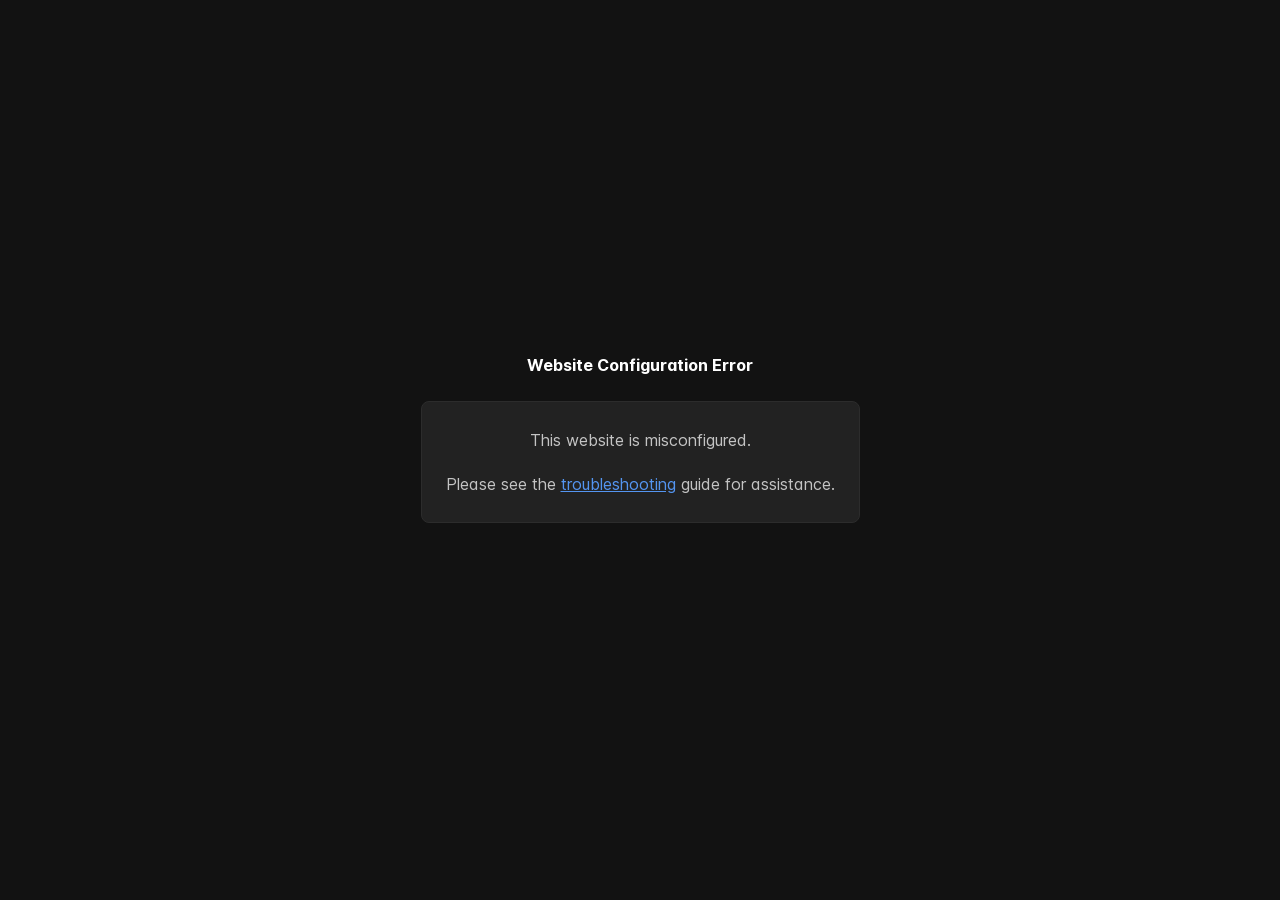
==== commit 4706da61: "Refreshes Retype-generated documentation. Process triggered by latenitefilms." ====
--- a/buy/index.html
+++ b/buy/index.html
@@ -3,363 +3,345 @@
 <head>
     <meta charset="UTF-8">
     <meta name="viewport" content="width=device-width,initial-scale=1">
-    <meta name="turbo-cache-control" content="no-cache" data-turbo-track="reload" data-track-token="3.11.0.822361661993">
+    <meta name="color-scheme" content="light dark">
+    <meta name="turbo-cache-control" content="no-cache" data-turbo-track="reload" data-track-token="4.4.0.828344240662">
 
     <!-- See retype.com -->
-    <meta name="generator" content="Retype 3.11.0">
+    <meta name="generator" content="Retype 4.4.0">
 
     <!-- Primary Meta Tags -->
     <title>Buy on Mac App Store</title>
     <meta name="title" content="Buy on Mac App Store">
-    <meta name="description" content="Click here to buy on the Mac App Store">
+    <meta name="description" content="LUT Robot is a one-time payment of USD9.99 on the Mac App Store.">
 
     <!-- Canonical -->
     <link rel="canonical" href="https://lutrobot.fcp.cafe/buy/">
 
-    <!-- Open Graph / Facebook -->
+    <!-- Open Graph -->
     <meta property="og:type" content="website">
     <meta property="og:url" content="https://lutrobot.fcp.cafe/buy/">
     <meta property="og:title" content="Buy on Mac App Store">
-    <meta property="og:description" content="Click here to buy on the Mac App Store">
+    <meta property="og:description" content="LUT Robot is a one-time payment of USD9.99 on the Mac App Store.">
+    <meta property="og:image" content="https://lutrobot.fcp.cafe/static/commandpost.png">
+    <meta property="og:image:width" content="1200">
+    <meta property="og:image:height" content="630">
+    <meta property="og:image:alt" content="Buy on Mac App Store">
+    <meta property="og:site_name" content="LUT Robot">
+    <meta property="og:locale" content="en_US">
 
     <!-- Twitter -->
-    <meta property="twitter:card" content="summary_large_image">
-    <meta property="twitter:url" content="https://lutrobot.fcp.cafe/buy/">
-    <meta property="twitter:title" content="Buy on Mac App Store">
-    <meta property="twitter:description" content="Click here to buy on the Mac App Store">
+    <meta name="twitter:card" content="summary_large_image">
+    <meta name="twitter:url" content="https://lutrobot.fcp.cafe/buy/">
+    <meta name="twitter:title" content="Buy on Mac App Store">
+    <meta name="twitter:description" content="LUT Robot is a one-time payment of USD9.99 on the Mac App Store.">
+    <meta name="twitter:image" content="https://lutrobot.fcp.cafe/static/commandpost.png">
+    <meta name="twitter:image:alt" content="Buy on Mac App Store">
 
     <script data-cfasync="false">(function(){var cl=document.documentElement.classList,ls=localStorage.getItem("retype_scheme"),hd=cl.contains("dark"),hl=cl.contains("light"),wm=window.matchMedia&&window.matchMedia("(prefers-color-scheme: dark)").matches;if(ls==="dark"||(!ls&&wm&&!hd&&!hl)){cl.remove("light");cl.add("dark")}else if(ls==="light"||(!ls&&!wm&&!hd&&!hl)){cl.remove("dark");cl.add("light")}})();</script>
 
-    <link href="../resources/css/retype.css?v=3.11.0.822361661993" rel="stylesheet">
-
-    <script data-cfasync="false" src="../resources/js/config.js?v=3.11.0.822361661993" data-turbo-eval="false" defer></script>
-    <script data-cfasync="false" src="../resources/js/retype.js?v=3.11.0" data-turbo-eval="false" defer></script>
-    <script id="lunr-js" data-cfasync="false" src="../resources/js/lunr.js?v=3.11.0.822361661993" data-turbo-eval="false" defer></script>
+    <link id="retype-favicon" rel="icon" href="../static/favicon.ico" />
+    <link href="../resources/css/retype.css?v=4.4.0.828344240662" rel="stylesheet">
+
+    <script data-cfasync="false" src="../resources/js/config.js?v=4.4.0.828344240662" data-turbo-eval="false" defer></script>
+    <script data-cfasync="false" src="../resources/js/retype.js?v=4.4.0" data-turbo-eval="false" defer></script>
+    <script id="lunr-js" data-cfasync="false" src="../resources/js/lunr.js?v=4.4.0.828344240662" data-turbo-eval="false" defer></script>
 </head>
 <body>
     <div id="retype-app" class="relative text-base antialiased text-base-text bg-base-bg font-body">
-        <div class="absolute bottom-0 left-0" style="top: 5rem; right: 50%"></div>
-    
-        <header id="retype-header" class="sticky top-0 z-30 flex w-full h-16 bg-header-bg border-b border-header-border md:h-20">
-            <div class="container relative flex items-center justify-between pr-6 grow md:justify-start">
-                <!-- Mobile menu button skeleton -->
-                <button v-cloak class="skeleton retype-mobile-menu-button flex items-center justify-center shrink-0 overflow-hidden dark:text-white focus:outline-none rounded-full w-10 h-10 ml-3.5 md:hidden"><svg xmlns="http://www.w3.org/2000/svg" class="mb-px shrink-0" width="24" height="24" viewBox="0 0 24 24" role="presentation" style="margin-bottom: 0px;"><g fill="currentColor"><path d="M2 4h20v2H2zM2 11h20v2H2zM2 18h20v2H2z"></path></g></svg></button>
-                <div v-cloak id="retype-sidebar-left-toggle-button"></div>
-        
-                <!-- Logo -->
-                <div class="flex items-center justify-between h-full py-2 md:w-75">
-                    <div class="flex items-center px-2 md:px-6">
-                        <a id="retype-branding-logo" href="../" class="flex items-center leading-snug text-2xl">
-                            <span class="w-10 mr-2 grow-0 shrink-0 overflow-hidden">
-                                <img class="max-h-10 dark:hidden md:inline-block" src="../static/logo.png">
-                                <img class="max-h-10 hidden dark:inline-block" src="../static/logo.png">
+    <div class="absolute bottom-0 left-0" style="top: 5rem; right: 50%"></div>
+
+    <header id="retype-header" class="sticky top-0 z-30 flex w-full h-16 bg-header-bg border-b border-header-border md:h-20">
+        <div class="container relative flex items-center justify-between pr-6 grow md:justify-start">
+            <!-- Mobile menu button skeleton -->
+            <button v-cloak class="skeleton retype-mobile-menu-button flex items-center justify-center shrink-0 overflow-hidden dark:text-white focus:outline-hidden rounded-full w-10 h-10 ml-3.5 md:hidden"><svg xmlns="http://www.w3.org/2000/svg" class="mb-px shrink-0" width="24" height="24" viewBox="0 0 24 24" role="presentation" style="margin-bottom: 0px;"><g fill="currentColor"><path d="M2 4h20v2H2zM2 11h20v2H2zM2 18h20v2H2z"></path></g></svg></button>
+            <div v-cloak id="retype-sidebar-left-toggle-button"></div>
+    
+            <!-- Logo -->
+            <div class="flex items-center justify-between h-full py-2 md:w-75">
+                <div class="flex items-center px-2 md:px-6">
+                    <a id="retype-branding-logo" href="https://lutrobot.fcp.cafe/" class="flex items-center leading-snug text-2xl">
+                        <span class="w-10 mr-2 grow-0 shrink-0 overflow-hidden">
+                            <img class="max-h-10 md:inline-block" src="../static/logo.png" alt="" width="40" height="40">
+                        </span>
+                        <span class="dark:text-white font-bold line-clamp-1 md:line-clamp-2">LUT Robot</span>
+                    </a>
+                </div>
+    
+                <span class="hidden h-8 border-r md:inline-block border-base-border"></span>
+            </div>
+    
+            <div class="flex justify-between md:grow">
+                <!-- Top Nav -->
+                <nav id="retype-header-nav" class="hidden md:flex">
+                    <ul class="flex flex-col mb-4 md:pl-16 md:mb-0 md:flex-row md:items-center">
+                        <li class="mr-6">
+                            <a class="py-2 md:mb-0 inline-flex items-center text-sm whitespace-nowrap transition-colors duration-200 ease-linear md:text-header-text font-header-text hover:text-header-text-hover" href="../buy/">
+                                <svg xmlns="http://www.w3.org/2000/svg" class="block shrink-0 mr-1.5" width="18" height="18" viewBox="0 0 24 24" fill="currentColor" aria-hidden="true" focusable="false">
+                                    <path d="M11.25 9.331V.75a.75.75 0 0 1 1.5 0v8.58l1.949-2.11A.75.75 0 1 1 15.8 8.237l-3.25 3.52a.75.75 0 0 1-1.102 0l-3.25-3.52A.75.75 0 1 1 9.3 7.22l1.949 2.111Z"/><path d="M2.5 3.75v11.5c0 .138.112.25.25.25h18.5a.25.25 0 0 0 .25-.25V3.75a.25.25 0 0 0-.25-.25h-5.5a.75.75 0 0 1 0-1.5h5.5c.966 0 1.75.784 1.75 1.75v11.5A1.75 1.75 0 0 1 21.25 17h-6.204c.171 1.375.805 2.652 1.769 3.757A.752.752 0 0 1 16.25 22h-8.5a.75.75 0 0 1-.566-1.243c.965-1.105 1.599-2.382 1.77-3.757H2.75A1.75 1.75 0 0 1 1 15.25V3.75C1 2.784 1.784 2 2.75 2h5.5a.75.75 0 0 1 0 1.5h-5.5a.25.25 0 0 0-.25.25ZM10.463 17c-.126 1.266-.564 2.445-1.223 3.5h5.52c-.66-1.055-1.098-2.234-1.223-3.5Z"/>
+                                </svg>
+                                <span>Buy on Mac App Store</span>
+                            </a>
+                        </li>
+                        <li class="mr-6">
+                            <a class="py-2 md:mb-0 inline-flex items-center text-sm whitespace-nowrap transition-colors duration-200 ease-linear md:text-header-text font-header-text hover:text-header-text-hover" href="https://github.com/latenitefilms/lutrobot/issues" target="_blank">
+                                <svg xmlns="http://www.w3.org/2000/svg" class="block shrink-0 mr-1.5" width="18" height="18" viewBox="0 0 24 24" fill="currentColor" aria-hidden="true" focusable="false">
+                                    <path d="M12 1c6.075 0 11 4.925 11 11s-4.925 11-11 11S1 18.075 1 12 5.925 1 12 1ZM2.5 12a9.5 9.5 0 0 0 9.5 9.5 9.5 9.5 0 0 0 9.5-9.5A9.5 9.5 0 0 0 12 2.5 9.5 9.5 0 0 0 2.5 12Zm9.5 2a2 2 0 1 1-.001-3.999A2 2 0 0 1 12 14Z"/>
+                                </svg>
+                                <span>Issues</span>
+                            </a>
+                        </li>
+                        <li class="mr-6">
+                            <a class="py-2 md:mb-0 inline-flex items-center text-sm whitespace-nowrap transition-colors duration-200 ease-linear md:text-header-text font-header-text hover:text-header-text-hover" href="https://github.com/latenitefilms/lutrobot/discussions" target="_blank">
+                                <svg xmlns="http://www.w3.org/2000/svg" class="block shrink-0 mr-1.5" width="18" height="18" viewBox="0 0 24 24" fill="currentColor" aria-hidden="true" focusable="false">
+                                    <path d="M1.75 1h12.5c.966 0 1.75.784 1.75 1.75v9.5A1.75 1.75 0 0 1 14.25 14H8.061l-2.574 2.573A1.458 1.458 0 0 1 3 15.543V14H1.75A1.75 1.75 0 0 1 0 12.25v-9.5C0 1.784.784 1 1.75 1ZM1.5 2.75v9.5c0 .138.112.25.25.25h2a.75.75 0 0 1 .75.75v2.19l2.72-2.72a.749.749 0 0 1 .53-.22h6.5a.25.25 0 0 0 .25-.25v-9.5a.25.25 0 0 0-.25-.25H1.75a.25.25 0 0 0-.25.25Z"/><path d="M22.5 8.75a.25.25 0 0 0-.25-.25h-3.5a.75.75 0 0 1 0-1.5h3.5c.966 0 1.75.784 1.75 1.75v9.5A1.75 1.75 0 0 1 22.25 20H21v1.543a1.457 1.457 0 0 1-2.487 1.03L15.939 20H10.75A1.75 1.75 0 0 1 9 18.25v-1.465a.75.75 0 0 1 1.5 0v1.465c0 .138.112.25.25.25h5.5a.75.75 0 0 1 .53.22l2.72 2.72v-2.19a.75.75 0 0 1 .75-.75h2a.25.25 0 0 0 .25-.25v-9.5Z"/>
+                                </svg>
+                                <span>Discussions</span>
+                            </a>
+                        </li>
+                        <li class="mr-6">
+                            <a class="py-2 md:mb-0 inline-flex items-center text-sm whitespace-nowrap transition-colors duration-200 ease-linear md:text-header-text font-header-text hover:text-header-text-hover" href="https://ltnt.tv/discord" target="_blank">
+                                <svg xmlns="http://www.w3.org/2000/svg" class="block shrink-0 mr-1.5" width="18" height="18" viewBox="0 0 24 24" fill="currentColor" aria-hidden="true" focusable="false">
+                                    <path d="M1.75 1h12.5c.966 0 1.75.784 1.75 1.75v9.5A1.75 1.75 0 0 1 14.25 14H8.061l-2.574 2.573A1.458 1.458 0 0 1 3 15.543V14H1.75A1.75 1.75 0 0 1 0 12.25v-9.5C0 1.784.784 1 1.75 1ZM1.5 2.75v9.5c0 .138.112.25.25.25h2a.75.75 0 0 1 .75.75v2.19l2.72-2.72a.749.749 0 0 1 .53-.22h6.5a.25.25 0 0 0 .25-.25v-9.5a.25.25 0 0 0-.25-.25H1.75a.25.25 0 0 0-.25.25Z"/><path d="M22.5 8.75a.25.25 0 0 0-.25-.25h-3.5a.75.75 0 0 1 0-1.5h3.5c.966 0 1.75.784 1.75 1.75v9.5A1.75 1.75 0 0 1 22.25 20H21v1.543a1.457 1.457 0 0 1-2.487 1.03L15.939 20H10.75A1.75 1.75 0 0 1 9 18.25v-1.465a.75.75 0 0 1 1.5 0v1.465c0 .138.112.25.25.25h5.5a.75.75 0 0 1 .53.22l2.72 2.72v-2.19a.75.75 0 0 1 .75-.75h2a.25.25 0 0 0 .25-.25v-9.5Z"/>
+                                </svg>
+                                <span>Discord</span>
+                            </a>
+                        </li>
+                        <li class="mr-6">
+                            <a class="py-2 md:mb-0 inline-flex items-center text-sm whitespace-nowrap transition-colors duration-200 ease-linear md:text-header-text font-header-text hover:text-header-text-hover" href="https://fcp.cafe" target="_blank">
+                                <svg xmlns="http://www.w3.org/2000/svg" class="block shrink-0 mr-1.5" width="18" height="18" viewBox="0 0 24 24" fill="currentColor" aria-hidden="true" focusable="false">
+                                    <path d="M15 4.75a3.25 3.25 0 1 1 6.5 0 3.25 3.25 0 0 1-6.5 0ZM2.5 19.25a3.25 3.25 0 1 1 6.5 0 3.25 3.25 0 0 1-6.5 0Zm0-14.5a3.25 3.25 0 1 1 6.5 0 3.25 3.25 0 0 1-6.5 0ZM5.75 6.5a1.75 1.75 0 1 0-.001-3.501A1.75 1.75 0 0 0 5.75 6.5Zm0 14.5a1.75 1.75 0 1 0-.001-3.501A1.75 1.75 0 0 0 5.75 21Zm12.5-14.5a1.75 1.75 0 1 0-.001-3.501A1.75 1.75 0 0 0 18.25 6.5Z"/><path d="M5.75 16.75A.75.75 0 0 1 5 16V8a.75.75 0 0 1 1.5 0v8a.75.75 0 0 1-.75.75Z"/><path d="M17.5 8.75v-1H19v1a3.75 3.75 0 0 1-3.75 3.75h-7a1.75 1.75 0 0 0-1.75 1.75H5A3.25 3.25 0 0 1 8.25 11h7a2.25 2.25 0 0 0 2.25-2.25Z"/>
+                                </svg>
+                                <span>FCP Cafe</span>
+                            </a>
+                        </li>
+                        <li class="mr-6">
+                            <a class="py-2 md:mb-0 inline-flex items-center text-sm whitespace-nowrap transition-colors duration-200 ease-linear md:text-header-text font-header-text hover:text-header-text-hover" href="https://fcp.cafe/latenite/" target="_blank">
+                                <svg xmlns="http://www.w3.org/2000/svg" class="block shrink-0 mr-1.5" width="18" height="18" viewBox="0 0 24 24" fill="currentColor" aria-hidden="true" focusable="false">
+                                    <path d="M12 2.5c-3.81 0-6.5 2.743-6.5 6.119 0 1.536.632 2.572 1.425 3.56.172.215.347.422.527.635l.096.112c.21.25.427.508.63.774.404.531.783 1.128.995 1.834a.75.75 0 0 1-1.436.432c-.138-.46-.397-.89-.753-1.357a18.111 18.111 0 0 0-.582-.714l-.092-.11c-.18-.212-.37-.436-.555-.667C4.87 12.016 4 10.651 4 8.618 4 4.363 7.415 1 12 1s8 3.362 8 7.619c0 2.032-.87 3.397-1.755 4.5-.185.23-.375.454-.555.667l-.092.109c-.21.248-.405.481-.582.714-.356.467-.615.898-.753 1.357a.751.751 0 0 1-1.437-.432c.213-.706.592-1.303.997-1.834.202-.266.419-.524.63-.774l.095-.112c.18-.213.355-.42.527-.634.793-.99 1.425-2.025 1.425-3.561C18.5 5.243 15.81 2.5 12 2.5ZM8.75 18h6.5a.75.75 0 0 1 0 1.5h-6.5a.75.75 0 0 1 0-1.5Zm.75 3.75a.75.75 0 0 1 .75-.75h3.5a.75.75 0 0 1 0 1.5h-3.5a.75.75 0 0 1-.75-.75Z"/>
+                                </svg>
+                                <span>LateNite</span>
+                            </a>
+                        </li>
+    
+                    </ul>
+                </nav>
+    
+                <div v-cloak class="flex justify-end grow">
+                    <div id="retype-mobile-search-button"></div>
+                    <doc-search-desktop></doc-search-desktop>
+    
+                    <doc-theme-switch class="lg:ml-2"></doc-theme-switch>
+                    <doc-history></doc-history>
+                </div>
+            </div>
+        </div>
+    </header>
+
+
+    <div id="retype-container" class="container relative flex bg-white">
+        <!-- Sidebar Skeleton -->
+        <div v-cloak class="fixed flex flex-col shrink-0 duration-300 ease-in-out bg-sidebar-left-bg border-sidebar-left-border sidebar top-20 w-75 border-r h-screen md:sticky transition-transform skeleton">
+        
+            <div class="flex items-center h-16 px-6">
+                <input id="retype-filter-input-mock" class="w-full h-10 pl-8 px-3 py-2 transition-colors duration-200 ease-linear bg-filter-bg border border-filter-border rounded-lg shadow-none md:text-sm hover:border-filter-border-hover focus:outline-hidden focus:border-filter-border-focus placeholder-filter-placeholder" type="text">
+            </div>
+        
+            <div class="pl-6 mt-1 mb-4">
+                <div class="w-32 h-3 mb-4 bg-skeleton-bg rounded-full loading"></div>
+                <div class="w-48 h-3 mb-4 bg-skeleton-bg rounded-full loading"></div>
+                <div class="w-40 h-3 mb-4 bg-skeleton-bg rounded-full loading"></div>
+                <div class="w-32 h-3 mb-4 bg-skeleton-bg rounded-full loading"></div>
+                <div class="w-48 h-3 mb-4 bg-skeleton-bg rounded-full loading"></div>
+                <div class="w-40 h-3 mb-4 bg-skeleton-bg rounded-full loading"></div>
+            </div>
+        
+        </div>
+        
+        <!-- Sidebar component -->
+        <doc-sidebar v-cloak>
+            <template #sidebar-footer>
+                <div class="shrink-0 mt-auto border-t md:bg-transparent md:border-none dark:border-base-border">
+        
+                    <div class="py-3 px-6 md:hidden border-b dark:border-base-border">
+                        <nav>
+                            <ul class="flex flex-wrap justify-center items-center">
+                                <li class="mr-6">
+                                    <a class="block py-1 inline-flex items-center text-sm whitespace-nowrap transition-colors duration-200 ease-linear md:text-header-text font-header-text hover:text-header-text-hover" href="../buy/">
+                                        <svg xmlns="http://www.w3.org/2000/svg" class="block shrink-0 mr-1.5" width="18" height="18" viewBox="0 0 24 24" fill="currentColor" aria-hidden="true" focusable="false">
+                                            <path d="M11.25 9.331V.75a.75.75 0 0 1 1.5 0v8.58l1.949-2.11A.75.75 0 1 1 15.8 8.237l-3.25 3.52a.75.75 0 0 1-1.102 0l-3.25-3.52A.75.75 0 1 1 9.3 7.22l1.949 2.111Z"/><path d="M2.5 3.75v11.5c0 .138.112.25.25.25h18.5a.25.25 0 0 0 .25-.25V3.75a.25.25 0 0 0-.25-.25h-5.5a.75.75 0 0 1 0-1.5h5.5c.966 0 1.75.784 1.75 1.75v11.5A1.75 1.75 0 0 1 21.25 17h-6.204c.171 1.375.805 2.652 1.769 3.757A.752.752 0 0 1 16.25 22h-8.5a.75.75 0 0 1-.566-1.243c.965-1.105 1.599-2.382 1.77-3.757H2.75A1.75 1.75 0 0 1 1 15.25V3.75C1 2.784 1.784 2 2.75 2h5.5a.75.75 0 0 1 0 1.5h-5.5a.25.25 0 0 0-.25.25ZM10.463 17c-.126 1.266-.564 2.445-1.223 3.5h5.52c-.66-1.055-1.098-2.234-1.223-3.5Z"/>
+                                        </svg>
+                                        <span>Buy on Mac App Store</span>
+                                    </a>
+                                </li>
+                                <li class="mr-6">
+                                    <a class="block py-1 inline-flex items-center text-sm whitespace-nowrap transition-colors duration-200 ease-linear md:text-header-text font-header-text hover:text-header-text-hover" href="https://github.com/latenitefilms/lutrobot/issues" target="_blank">
+                                        <svg xmlns="http://www.w3.org/2000/svg" class="block shrink-0 mr-1.5" width="18" height="18" viewBox="0 0 24 24" fill="currentColor" aria-hidden="true" focusable="false">
+                                            <path d="M12 1c6.075 0 11 4.925 11 11s-4.925 11-11 11S1 18.075 1 12 5.925 1 12 1ZM2.5 12a9.5 9.5 0 0 0 9.5 9.5 9.5 9.5 0 0 0 9.5-9.5A9.5 9.5 0 0 0 12 2.5 9.5 9.5 0 0 0 2.5 12Zm9.5 2a2 2 0 1 1-.001-3.999A2 2 0 0 1 12 14Z"/>
+                                        </svg>
+                                        <span>Issues</span>
+                                    </a>
+                                </li>
+                                <li class="mr-6">
+                                    <a class="block py-1 inline-flex items-center text-sm whitespace-nowrap transition-colors duration-200 ease-linear md:text-header-text font-header-text hover:text-header-text-hover" href="https://github.com/latenitefilms/lutrobot/discussions" target="_blank">
+                                        <svg xmlns="http://www.w3.org/2000/svg" class="block shrink-0 mr-1.5" width="18" height="18" viewBox="0 0 24 24" fill="currentColor" aria-hidden="true" focusable="false">
+                                            <path d="M1.75 1h12.5c.966 0 1.75.784 1.75 1.75v9.5A1.75 1.75 0 0 1 14.25 14H8.061l-2.574 2.573A1.458 1.458 0 0 1 3 15.543V14H1.75A1.75 1.75 0 0 1 0 12.25v-9.5C0 1.784.784 1 1.75 1ZM1.5 2.75v9.5c0 .138.112.25.25.25h2a.75.75 0 0 1 .75.75v2.19l2.72-2.72a.749.749 0 0 1 .53-.22h6.5a.25.25 0 0 0 .25-.25v-9.5a.25.25 0 0 0-.25-.25H1.75a.25.25 0 0 0-.25.25Z"/><path d="M22.5 8.75a.25.25 0 0 0-.25-.25h-3.5a.75.75 0 0 1 0-1.5h3.5c.966 0 1.75.784 1.75 1.75v9.5A1.75 1.75 0 0 1 22.25 20H21v1.543a1.457 1.457 0 0 1-2.487 1.03L15.939 20H10.75A1.75 1.75 0 0 1 9 18.25v-1.465a.75.75 0 0 1 1.5 0v1.465c0 .138.112.25.25.25h5.5a.75.75 0 0 1 .53.22l2.72 2.72v-2.19a.75.75 0 0 1 .75-.75h2a.25.25 0 0 0 .25-.25v-9.5Z"/>
+                                        </svg>
+                                        <span>Discussions</span>
+                                    </a>
+                                </li>
+                                <li class="mr-6">
+                                    <a class="block py-1 inline-flex items-center text-sm whitespace-nowrap transition-colors duration-200 ease-linear md:text-header-text font-header-text hover:text-header-text-hover" href="https://ltnt.tv/discord" target="_blank">
+                                        <svg xmlns="http://www.w3.org/2000/svg" class="block shrink-0 mr-1.5" width="18" height="18" viewBox="0 0 24 24" fill="currentColor" aria-hidden="true" focusable="false">
+                                            <path d="M1.75 1h12.5c.966 0 1.75.784 1.75 1.75v9.5A1.75 1.75 0 0 1 14.25 14H8.061l-2.574 2.573A1.458 1.458 0 0 1 3 15.543V14H1.75A1.75 1.75 0 0 1 0 12.25v-9.5C0 1.784.784 1 1.75 1ZM1.5 2.75v9.5c0 .138.112.25.25.25h2a.75.75 0 0 1 .75.75v2.19l2.72-2.72a.749.749 0 0 1 .53-.22h6.5a.25.25 0 0 0 .25-.25v-9.5a.25.25 0 0 0-.25-.25H1.75a.25.25 0 0 0-.25.25Z"/><path d="M22.5 8.75a.25.25 0 0 0-.25-.25h-3.5a.75.75 0 0 1 0-1.5h3.5c.966 0 1.75.784 1.75 1.75v9.5A1.75 1.75 0 0 1 22.25 20H21v1.543a1.457 1.457 0 0 1-2.487 1.03L15.939 20H10.75A1.75 1.75 0 0 1 9 18.25v-1.465a.75.75 0 0 1 1.5 0v1.465c0 .138.112.25.25.25h5.5a.75.75 0 0 1 .53.22l2.72 2.72v-2.19a.75.75 0 0 1 .75-.75h2a.25.25 0 0 0 .25-.25v-9.5Z"/>
+                                        </svg>
+                                        <span>Discord</span>
+                                    </a>
+                                </li>
+                                <li class="mr-6">
+                                    <a class="block py-1 inline-flex items-center text-sm whitespace-nowrap transition-colors duration-200 ease-linear md:text-header-text font-header-text hover:text-header-text-hover" href="https://fcp.cafe" target="_blank">
+                                        <svg xmlns="http://www.w3.org/2000/svg" class="block shrink-0 mr-1.5" width="18" height="18" viewBox="0 0 24 24" fill="currentColor" aria-hidden="true" focusable="false">
+                                            <path d="M15 4.75a3.25 3.25 0 1 1 6.5 0 3.25 3.25 0 0 1-6.5 0ZM2.5 19.25a3.25 3.25 0 1 1 6.5 0 3.25 3.25 0 0 1-6.5 0Zm0-14.5a3.25 3.25 0 1 1 6.5 0 3.25 3.25 0 0 1-6.5 0ZM5.75 6.5a1.75 1.75 0 1 0-.001-3.501A1.75 1.75 0 0 0 5.75 6.5Zm0 14.5a1.75 1.75 0 1 0-.001-3.501A1.75 1.75 0 0 0 5.75 21Zm12.5-14.5a1.75 1.75 0 1 0-.001-3.501A1.75 1.75 0 0 0 18.25 6.5Z"/><path d="M5.75 16.75A.75.75 0 0 1 5 16V8a.75.75 0 0 1 1.5 0v8a.75.75 0 0 1-.75.75Z"/><path d="M17.5 8.75v-1H19v1a3.75 3.75 0 0 1-3.75 3.75h-7a1.75 1.75 0 0 0-1.75 1.75H5A3.25 3.25 0 0 1 8.25 11h7a2.25 2.25 0 0 0 2.25-2.25Z"/>
+                                        </svg>
+                                        <span>FCP Cafe</span>
+                                    </a>
+                                </li>
+                                <li class="mr-6">
+                                    <a class="block py-1 inline-flex items-center text-sm whitespace-nowrap transition-colors duration-200 ease-linear md:text-header-text font-header-text hover:text-header-text-hover" href="https://fcp.cafe/latenite/" target="_blank">
+                                        <svg xmlns="http://www.w3.org/2000/svg" class="block shrink-0 mr-1.5" width="18" height="18" viewBox="0 0 24 24" fill="currentColor" aria-hidden="true" focusable="false">
+                                            <path d="M12 2.5c-3.81 0-6.5 2.743-6.5 6.119 0 1.536.632 2.572 1.425 3.56.172.215.347.422.527.635l.096.112c.21.25.427.508.63.774.404.531.783 1.128.995 1.834a.75.75 0 0 1-1.436.432c-.138-.46-.397-.89-.753-1.357a18.111 18.111 0 0 0-.582-.714l-.092-.11c-.18-.212-.37-.436-.555-.667C4.87 12.016 4 10.651 4 8.618 4 4.363 7.415 1 12 1s8 3.362 8 7.619c0 2.032-.87 3.397-1.755 4.5-.185.23-.375.454-.555.667l-.092.109c-.21.248-.405.481-.582.714-.356.467-.615.898-.753 1.357a.751.751 0 0 1-1.437-.432c.213-.706.592-1.303.997-1.834.202-.266.419-.524.63-.774l.095-.112c.18-.213.355-.42.527-.634.793-.99 1.425-2.025 1.425-3.561C18.5 5.243 15.81 2.5 12 2.5ZM8.75 18h6.5a.75.75 0 0 1 0 1.5h-6.5a.75.75 0 0 1 0-1.5Zm.75 3.75a.75.75 0 0 1 .75-.75h3.5a.75.75 0 0 1 0 1.5h-3.5a.75.75 0 0 1-.75-.75Z"/>
+                                        </svg>
+                                        <span>LateNite</span>
+                                    </a>
+                                </li>
+        
+                            </ul>
+                        </nav>
+                    </div>
+                </div>
+            </template>
+        </doc-sidebar>
+
+        <div class="grow min-w-0 bg-body-bg">
+            <!-- Render "toolbar" template here on api pages --><!-- Render page content -->
+<div class="flex">
+    <div id="retype-main" class="min-w-0 p-4 grow md:px-16">
+        <main class="relative pb-12 lg:pt-2">
+            <div class="retype-markdown" id="retype-content">
+                <!-- Rendered if sidebar right is enabled -->
+                <div id="retype-sidebar-right-toggle"></div>
+                <nav id="retype-breadcrumb" class="breadcrumb" aria-label="Breadcrumb">
+                    <ol role="list">
+                        <li class="pr-4">
+                            <a href="../" class="pr-4">
+                                Introduction
+                            </a>
+                            <svg xmlns="http://www.w3.org/2000/svg" fill="currentColor" width="18" height="18" viewBox="0 0 24 24" aria-hidden="true">
+                                <path d="M8.72 18.78a.75.75 0 0 1 0-1.06L14.44 12 8.72 6.28a.751.751 0 0 1 .018-1.042.751.751 0 0 1 1.042-.018l6.25 6.25a.75.75 0 0 1 0 1.06l-6.25 6.25a.75.75 0 0 1-1.06 0Z"/>
+                            </svg>
+                        </li>
+                        <li class="pr-4">
+                            <a href="../buy/" class="pr-4">
+                                Buy on Mac App Store
+                            </a>
+                        </li>
+                    </ol>
+                </nav>
+
+                <!-- Page content  -->
+<h1 id="buy-on-mac-app-store">Buy on Mac App Store</h1>
+<p><strong>LUT Robot</strong> is a one-time payment of <strong>USD9.99</strong> on the <strong>Mac App Store</strong>.</p>
+<blockquote>
+<p><a href="https://apps.apple.com/app/lut-robot/id6503940842" class="outbound" target="_blank"><span><svg xmlns="http://www.w3.org/2000/svg" class="docs-icon" viewBox="0 0 24 24" role="presentation"><g fill="currentColor"><g><path d="M11.25 9.331V.75a.75.75 0 0 1 1.5 0v8.58l1.949-2.11A.75.75 0 1 1 15.8 8.237l-3.25 3.52a.75.75 0 0 1-1.102 0l-3.25-3.52A.75.75 0 1 1 9.3 7.22l1.949 2.111Z"/><path d="M2.5 3.75v11.5c0 .138.112.25.25.25h18.5a.25.25 0 0 0 .25-.25V3.75a.25.25 0 0 0-.25-.25h-5.5a.75.75 0 0 1 0-1.5h5.5c.966 0 1.75.784 1.75 1.75v11.5A1.75 1.75 0 0 1 21.25 17h-6.204c.171 1.375.805 2.652 1.769 3.757A.752.752 0 0 1 16.25 22h-8.5a.75.75 0 0 1-.566-1.243c.965-1.105 1.599-2.382 1.77-3.757H2.75A1.75 1.75 0 0 1 1 15.25V3.75C1 2.784 1.784 2 2.75 2h5.5a.75.75 0 0 1 0 1.5h-5.5a.25.25 0 0 0-.25.25ZM10.463 17c-.126 1.266-.564 2.445-1.223 3.5h5.52c-.66-1.055-1.098-2.234-1.223-3.5Z"/></g></g></svg> Click here to <strong>buy</strong> on the Mac App Store</span><svg xmlns="http://www.w3.org/2000/svg" class="retype-outbound-trigger docs-icon ml-1" viewBox="0 0 24 24" aria-hidden="true" focusable="false"><g fill="currentColor"><path d="M15.5 2.25a.75.75 0 0 1 .75-.75h5.5a.75.75 0 0 1 .75.75v5.5a.75.75 0 0 1-1.5 0V4.06l-6.22 6.22a.75.75 0 1 1-1.06-1.06L19.94 3h-3.69a.75.75 0 0 1-.75-.75Z"/><path d="M2.5 4.25c0-.966.784-1.75 1.75-1.75h8.5a.75.75 0 0 1 0 1.5h-8.5a.25.25 0 0 0-.25.25v15.5c0 .138.112.25.25.25h15.5a.25.25 0 0 0 .25-.25v-8.5a.75.75 0 0 1 1.5 0v8.5a1.75 1.75 0 0 1-1.75 1.75H4.25a1.75 1.75 0 0 1-1.75-1.75V4.25Z"/></g></svg></a></p>
+</blockquote>
+<p>There is no free trial.</p>
+<p>You can find information about Educational Pricing <a href="/educational/">here</a>.</p>
+<hr>
+<h2 id="testflight">TestFlight</h2>
+<p>When we&#x27;re working on new features or bug fixes, we&#x27;ll share them customers on TestFlight for early feedback.</p>
+<p>You can find the TestFlight links on the <a href="https://ltnt.tv/discord" class="outbound" target="_blank"><span>FCP Cafe Discord</span><svg xmlns="http://www.w3.org/2000/svg" class="retype-outbound-trigger docs-icon ml-1" viewBox="0 0 24 24" aria-hidden="true" focusable="false"><g fill="currentColor"><path d="M15.5 2.25a.75.75 0 0 1 .75-.75h5.5a.75.75 0 0 1 .75.75v5.5a.75.75 0 0 1-1.5 0V4.06l-6.22 6.22a.75.75 0 1 1-1.06-1.06L19.94 3h-3.69a.75.75 0 0 1-.75-.75Z"/><path d="M2.5 4.25c0-.966.784-1.75 1.75-1.75h8.5a.75.75 0 0 1 0 1.5h-8.5a.25.25 0 0 0-.25.25v15.5c0 .138.112.25.25.25h15.5a.25.25 0 0 0 .25-.25v-8.5a.75.75 0 0 1 1.5 0v8.5a1.75 1.75 0 0 1-1.75 1.75H4.25a1.75 1.75 0 0 1-1.75-1.75V4.25Z"/></g></svg></a>.</p>
+<p>TestFlight builds are valid for <strong>90 days</strong> from the date they are uploaded to App Store Connect.</p>
+<p>After 90 days, the build expires and becomes unavailable for testing.</p>
+<hr>
+<h2 id="unlock-commandpost">Unlock CommandPost</h2>
+<p>CommandPost is <strong>The Swiss Army Knife for Post Production Professionals</strong>.</p>
+<p>It&#x27;s an open source macOS application that makes your post production and editing life faster and lots more fun (everything is better with more buttons!). <span class="docs-emoji">&#x1F39B;&#xFE0F;</span></p>
+<p>It&#x27;s been used for projects at <strong>Netflix</strong>, <strong>Pixar</strong> and extensively at the <strong>BBC</strong>. People at companies such as <strong>Apple</strong>, <strong>Avid</strong> and <strong>Adobe</strong> use it daily.</p>
+<p>All of the 2024 and 2025 <strong>Apple Worldwide Developer Conference (WWDC)</strong> videos were graded using Tangent panels in Final Cut Pro controlled by CommandPost. <span class="docs-emoji">&#x1F973;</span></p>
+<p>After <strong>9 years of free updates</strong>, to ensure that CommandPost continues to be developed, improved, and stay open-source, we&#x27;ve decided that you need at least ONE paid LateNite application installed to use CommandPost moving forward - consider it &quot;inner circle&quot; software (i.e. only our mates get access to it).</p>
+<p>You can use <strong>LUT Robot</strong> to &quot;unlock&quot; CommandPost!</p>
+<figure class="content-center">
+    <img src="../static/commandpost.png" alt="" class="max-w-full h-auto rounded-image-rounded border-image-border border-image-border-width" width="3810" height="2238" />
+    <figcaption class="caption"></figcaption>
+</figure>
+<hr>
+<h2 id="tools-for-professionals">Tools for Professionals</h2>
+<p>You can learn more about LateNite&#x27;s amazing range of apps on <a href="https://fcp.cafe/latenite/" class="outbound" target="_blank"><span>FCP Cafe</span><svg xmlns="http://www.w3.org/2000/svg" class="retype-outbound-trigger docs-icon ml-1" viewBox="0 0 24 24" aria-hidden="true" focusable="false"><g fill="currentColor"><path d="M15.5 2.25a.75.75 0 0 1 .75-.75h5.5a.75.75 0 0 1 .75.75v5.5a.75.75 0 0 1-1.5 0V4.06l-6.22 6.22a.75.75 0 1 1-1.06-1.06L19.94 3h-3.69a.75.75 0 0 1-.75-.75Z"/><path d="M2.5 4.25c0-.966.784-1.75 1.75-1.75h8.5a.75.75 0 0 1 0 1.5h-8.5a.25.25 0 0 0-.25.25v15.5c0 .138.112.25.25.25h15.5a.25.25 0 0 0 .25-.25v-8.5a.75.75 0 0 1 1.5 0v8.5a1.75 1.75 0 0 1-1.75 1.75H4.25a1.75 1.75 0 0 1-1.75-1.75V4.25Z"/></g></svg></a>.</p>
+<figure class="content-center">
+    <img src="../static/lateniteapps.png" alt="" class="max-w-full h-auto rounded-image-rounded border-image-border border-image-border-width" width="5120" height="2880" />
+    <figcaption class="caption"></figcaption>
+</figure>
+
+                
+                <!-- Required only on API pages -->
+                <doc-toolbar-member-filter-no-results></doc-toolbar-member-filter-no-results>
+            </div>
+            <footer id="retype-content-footer" class="clear-both">
+            
+                <nav id="retype-nextprev" class="print:hidden flex mt-14">
+                    <div class="w-1/2">
+                        <a class="px-5 py-4 h-full flex items-center break-normal font-medium text-body-link border border-base-border hover:border-base-border-hover rounded-l-lg transition-colors duration-150 relative hover:z-5" href="../">
+                            <svg xmlns="http://www.w3.org/2000/svg" class="mr-3" width="24" height="24" viewBox="0 0 24 24" fill="currentColor" overflow="visible"><path d="M19 11H7.41l5.29-5.29a.996.996 0 10-1.41-1.41l-7 7a1 1 0 000 1.42l7 7a1.024 1.024 0 001.42-.01.996.996 0 000-1.41L7.41 13H19c.55 0 1-.45 1-1s-.45-1-1-1z" /><path fill="none" d="M0 0h24v24H0z" /></svg>
+                            <span>
+                                <span class="block text-xs font-normal text-base-text-muted">Previous</span>
+                                <span class="block mt-1">Introduction</span>
                             </span>
-                            <span class="dark:text-white font-bold line-clamp-1 md:line-clamp-2">LUT Robot</span>
                         </a>
                     </div>
-        
-                    <span class="hidden h-8 border-r md:inline-block border-base-border"></span>
+            
+                    <div class="w-1/2">
+                        <a class="px-5 py-4 -mx-px h-full flex items-center justify-end break-normal font-medium text-body-link border border-base-border hover:border-base-border-hover rounded-r-lg transition-colors duration-150 relative hover:z-5" href="../system-requirements/">
+                            <span>
+                                <span class="block text-xs font-normal text-right text-base-text-muted">Next</span>
+                                <span class="block mt-1">System Requirements</span>
+                            </span>
+                            <svg xmlns="http://www.w3.org/2000/svg" class="ml-3" width="24" height="24" viewBox="0 0 24 24" fill="currentColor" overflow="visible"><path d="M19.92 12.38a1 1 0 00-.22-1.09l-7-7a.996.996 0 10-1.41 1.41l5.3 5.3H5c-.55 0-1 .45-1 1s.45 1 1 1h11.59l-5.29 5.29a.996.996 0 000 1.41c.19.2.44.3.7.3s.51-.1.71-.29l7-7c.09-.09.16-.21.21-.33z" /><path fill="none" d="M0 0h24v24H0z" /></svg>
+                        </a>
+                    </div>
+                </nav>
+            </footer>
+        </main>
+
+        <div id="retype-page-footer" class="print:border-none border-t border-base-border pt-6 mb-8">
+            <footer class="flex flex-wrap items-center justify-between print:justify-center">
+                <div id="retype-footer-links" class="print:hidden">
+                    <ul class="flex flex-wrap items-center text-sm">
+                    </ul>
                 </div>
-        
-                <div class="flex justify-between md:grow">
-                    <!-- Top Nav -->
-                    <nav id="retype-header-nav" class="hidden md:flex">
-                        <ul class="flex flex-col mb-4 md:pl-16 md:mb-0 md:flex-row md:items-center">
-                            <li class="mr-6">
-                                <a class="py-2 md:mb-0 inline-flex items-center text-sm whitespace-nowrap transition-colors duration-200 ease-linear md:text-header-text font-header-text-weight hover:text-header-text-hover" href="../buy/">
-                                    <svg xmlns="http://www.w3.org/2000/svg" class="mb-px mr-1" width="18" height="18" viewBox="0 0 24 24" role="presentation">
-                                        <g fill="currentColor">
-                                            <path d="M11.25 9.331V.75a.75.75 0 0 1 1.5 0v8.58l1.949-2.11A.75.75 0 1 1 15.8 8.237l-3.25 3.52a.75.75 0 0 1-1.102 0l-3.25-3.52A.75.75 0 1 1 9.3 7.22l1.949 2.111Z"/><path d="M2.5 3.75v11.5c0 .138.112.25.25.25h18.5a.25.25 0 0 0 .25-.25V3.75a.25.25 0 0 0-.25-.25h-5.5a.75.75 0 0 1 0-1.5h5.5c.966 0 1.75.784 1.75 1.75v11.5A1.75 1.75 0 0 1 21.25 17h-6.204c.171 1.375.805 2.652 1.769 3.757A.752.752 0 0 1 16.25 22h-8.5a.75.75 0 0 1-.566-1.243c.965-1.105 1.599-2.382 1.77-3.757H2.75A1.75 1.75 0 0 1 1 15.25V3.75C1 2.784 1.784 2 2.75 2h5.5a.75.75 0 0 1 0 1.5h-5.5a.25.25 0 0 0-.25.25ZM10.463 17c-.126 1.266-.564 2.445-1.223 3.5h5.52c-.66-1.055-1.098-2.234-1.223-3.5Z"/>
-                                        </g>
-                                    </svg>
-                                    <span>Buy on Mac App Store</span>
-                                </a>
-                            </li>
-                            <li class="mr-6">
-                                <a class="py-2 md:mb-0 inline-flex items-center text-sm whitespace-nowrap transition-colors duration-200 ease-linear md:text-header-text font-header-text-weight hover:text-header-text-hover" href="https://github.com/latenitefilms/lutrobot/issues" target="_blank">
-                                    <svg xmlns="http://www.w3.org/2000/svg" class="mb-px mr-1" width="18" height="18" viewBox="0 0 24 24" role="presentation">
-                                        <g fill="currentColor">
-                                            <path d="M12 1c6.075 0 11 4.925 11 11s-4.925 11-11 11S1 18.075 1 12 5.925 1 12 1ZM2.5 12a9.5 9.5 0 0 0 9.5 9.5 9.5 9.5 0 0 0 9.5-9.5A9.5 9.5 0 0 0 12 2.5 9.5 9.5 0 0 0 2.5 12Zm9.5 2a2 2 0 1 1-.001-3.999A2 2 0 0 1 12 14Z"/>
-                                        </g>
-                                    </svg>
-                                    <span>Issues</span>
-                                </a>
-                            </li>
-                            <li class="mr-6">
-                                <a class="py-2 md:mb-0 inline-flex items-center text-sm whitespace-nowrap transition-colors duration-200 ease-linear md:text-header-text font-header-text-weight hover:text-header-text-hover" href="https://github.com/latenitefilms/lutrobot/discussions" target="_blank">
-                                    <svg xmlns="http://www.w3.org/2000/svg" class="mb-px mr-1" width="18" height="18" viewBox="0 0 24 24" role="presentation">
-                                        <g fill="currentColor">
-                                            <path d="M1.75 1h12.5c.966 0 1.75.784 1.75 1.75v9.5A1.75 1.75 0 0 1 14.25 14H8.061l-2.574 2.573A1.458 1.458 0 0 1 3 15.543V14H1.75A1.75 1.75 0 0 1 0 12.25v-9.5C0 1.784.784 1 1.75 1ZM1.5 2.75v9.5c0 .138.112.25.25.25h2a.75.75 0 0 1 .75.75v2.19l2.72-2.72a.749.749 0 0 1 .53-.22h6.5a.25.25 0 0 0 .25-.25v-9.5a.25.25 0 0 0-.25-.25H1.75a.25.25 0 0 0-.25.25Z"/><path d="M22.5 8.75a.25.25 0 0 0-.25-.25h-3.5a.75.75 0 0 1 0-1.5h3.5c.966 0 1.75.784 1.75 1.75v9.5A1.75 1.75 0 0 1 22.25 20H21v1.543a1.457 1.457 0 0 1-2.487 1.03L15.939 20H10.75A1.75 1.75 0 0 1 9 18.25v-1.465a.75.75 0 0 1 1.5 0v1.465c0 .138.112.25.25.25h5.5a.75.75 0 0 1 .53.22l2.72 2.72v-2.19a.75.75 0 0 1 .75-.75h2a.25.25 0 0 0 .25-.25v-9.5Z"/>
-                                        </g>
-                                    </svg>
-                                    <span>Discussions</span>
-                                </a>
-                            </li>
-                            <li class="mr-6">
-                                <a class="py-2 md:mb-0 inline-flex items-center text-sm whitespace-nowrap transition-colors duration-200 ease-linear md:text-header-text font-header-text-weight hover:text-header-text-hover" href="https://ltnt.tv/discord" target="_blank">
-                                    <svg xmlns="http://www.w3.org/2000/svg" class="mb-px mr-1" width="18" height="18" viewBox="0 0 24 24" role="presentation">
-                                        <g fill="currentColor">
-                                            <path d="M1.75 1h12.5c.966 0 1.75.784 1.75 1.75v9.5A1.75 1.75 0 0 1 14.25 14H8.061l-2.574 2.573A1.458 1.458 0 0 1 3 15.543V14H1.75A1.75 1.75 0 0 1 0 12.25v-9.5C0 1.784.784 1 1.75 1ZM1.5 2.75v9.5c0 .138.112.25.25.25h2a.75.75 0 0 1 .75.75v2.19l2.72-2.72a.749.749 0 0 1 .53-.22h6.5a.25.25 0 0 0 .25-.25v-9.5a.25.25 0 0 0-.25-.25H1.75a.25.25 0 0 0-.25.25Z"/><path d="M22.5 8.75a.25.25 0 0 0-.25-.25h-3.5a.75.75 0 0 1 0-1.5h3.5c.966 0 1.75.784 1.75 1.75v9.5A1.75 1.75 0 0 1 22.25 20H21v1.543a1.457 1.457 0 0 1-2.487 1.03L15.939 20H10.75A1.75 1.75 0 0 1 9 18.25v-1.465a.75.75 0 0 1 1.5 0v1.465c0 .138.112.25.25.25h5.5a.75.75 0 0 1 .53.22l2.72 2.72v-2.19a.75.75 0 0 1 .75-.75h2a.25.25 0 0 0 .25-.25v-9.5Z"/>
-                                        </g>
-                                    </svg>
-                                    <span>Discord</span>
-                                </a>
-                            </li>
-                            <li class="mr-6">
-                                <a class="py-2 md:mb-0 inline-flex items-center text-sm whitespace-nowrap transition-colors duration-200 ease-linear md:text-header-text font-header-text-weight hover:text-header-text-hover" href="https://fcp.cafe" target="_blank">
-                                    <svg xmlns="http://www.w3.org/2000/svg" class="mb-px mr-1" width="18" height="18" viewBox="0 0 24 24" role="presentation">
-                                        <g fill="currentColor">
-                                            <path d="M15 4.75a3.25 3.25 0 1 1 6.5 0 3.25 3.25 0 0 1-6.5 0ZM2.5 19.25a3.25 3.25 0 1 1 6.5 0 3.25 3.25 0 0 1-6.5 0Zm0-14.5a3.25 3.25 0 1 1 6.5 0 3.25 3.25 0 0 1-6.5 0ZM5.75 6.5a1.75 1.75 0 1 0-.001-3.501A1.75 1.75 0 0 0 5.75 6.5Zm0 14.5a1.75 1.75 0 1 0-.001-3.501A1.75 1.75 0 0 0 5.75 21Zm12.5-14.5a1.75 1.75 0 1 0-.001-3.501A1.75 1.75 0 0 0 18.25 6.5Z"/><path d="M5.75 16.75A.75.75 0 0 1 5 16V8a.75.75 0 0 1 1.5 0v8a.75.75 0 0 1-.75.75Z"/><path d="M17.5 8.75v-1H19v1a3.75 3.75 0 0 1-3.75 3.75h-7a1.75 1.75 0 0 0-1.75 1.75H5A3.25 3.25 0 0 1 8.25 11h7a2.25 2.25 0 0 0 2.25-2.25Z"/>
-                                        </g>
-                                    </svg>
-                                    <span>FCP Cafe</span>
-                                </a>
-                            </li>
-                            <li class="mr-6">
-                                <a class="py-2 md:mb-0 inline-flex items-center text-sm whitespace-nowrap transition-colors duration-200 ease-linear md:text-header-text font-header-text-weight hover:text-header-text-hover" href="https://fcp.cafe/latenite/" target="_blank">
-                                    <svg xmlns="http://www.w3.org/2000/svg" class="mb-px mr-1" width="18" height="18" viewBox="0 0 24 24" role="presentation">
-                                        <g fill="currentColor">
-                                            <path d="M12 2.5c-3.81 0-6.5 2.743-6.5 6.119 0 1.536.632 2.572 1.425 3.56.172.215.347.422.527.635l.096.112c.21.25.427.508.63.774.404.531.783 1.128.995 1.834a.75.75 0 0 1-1.436.432c-.138-.46-.397-.89-.753-1.357a18.111 18.111 0 0 0-.582-.714l-.092-.11c-.18-.212-.37-.436-.555-.667C4.87 12.016 4 10.651 4 8.618 4 4.363 7.415 1 12 1s8 3.362 8 7.619c0 2.032-.87 3.397-1.755 4.5-.185.23-.375.454-.555.667l-.092.109c-.21.248-.405.481-.582.714-.356.467-.615.898-.753 1.357a.751.751 0 0 1-1.437-.432c.213-.706.592-1.303.997-1.834.202-.266.419-.524.63-.774l.095-.112c.18-.213.355-.42.527-.634.793-.99 1.425-2.025 1.425-3.561C18.5 5.243 15.81 2.5 12 2.5ZM8.75 18h6.5a.75.75 0 0 1 0 1.5h-6.5a.75.75 0 0 1 0-1.5Zm.75 3.75a.75.75 0 0 1 .75-.75h3.5a.75.75 0 0 1 0 1.5h-3.5a.75.75 0 0 1-.75-.75Z"/>
-                                        </g>
-                                    </svg>
-                                    <span>LateNite</span>
-                                </a>
-                            </li>
-        
-                        </ul>
-                    </nav>
-        
-                    <!-- Header Right Skeleton -->
-                    <div v-cloak class="flex justify-end grow skeleton">
-        
-                        <!-- Search input mock -->
-                        <div class="relative hidden w-40 lg:block lg:max-w-sm lg:ml-auto">
-                            <div class="absolute flex items-center justify-center h-full pl-3 dark:text-dark-300">
-                                <svg xmlns="http://www.w3.org/2000/svg" class="icon-base" width="16" height="16" viewBox="0 0 24 24" aria-labelledby="icon" role="presentation" style="margin-bottom: 1px;"><g fill="currentColor" ><path d="M21.71 20.29l-3.68-3.68A8.963 8.963 0 0020 11c0-4.96-4.04-9-9-9s-9 4.04-9 9 4.04 9 9 9c2.12 0 4.07-.74 5.61-1.97l3.68 3.68c.2.19.45.29.71.29s.51-.1.71-.29c.39-.39.39-1.03 0-1.42zM4 11c0-3.86 3.14-7 7-7s7 3.14 7 7c0 1.92-.78 3.66-2.04 4.93-.01.01-.02.01-.02.01-.01.01-.01.01-.01.02A6.98 6.98 0 0111 18c-3.86 0-7-3.14-7-7z" ></path></g></svg>
-                            </div>
-                            <input class="w-full h-10 placeholder-search-placeholder transition-colors duration-200 ease-in bg-search-bg border border-transparent rounded md:text-sm hover:border-search-border-hover focus:outline-none focus:border-search-border-focus" style="padding: 0.625rem 0.75rem 0.625rem 2rem" type="text" placeholder="Search">
-                        </div>
-        
-                        <!-- Mobile search button -->
-                        <div class="flex items-center justify-center w-10 h-10 lg:hidden">
-                            <svg xmlns="http://www.w3.org/2000/svg" class="shrink-0 icon-base" width="20" height="20" viewBox="0 0 24 24" aria-labelledby="icon" role="presentation" style="margin-bottom: 0px;"><g fill="currentColor" ><path d="M21.71 20.29l-3.68-3.68A8.963 8.963 0 0020 11c0-4.96-4.04-9-9-9s-9 4.04-9 9 4.04 9 9 9c2.12 0 4.07-.74 5.61-1.97l3.68 3.68c.2.19.45.29.71.29s.51-.1.71-.29c.39-.39.39-1.03 0-1.42zM4 11c0-3.86 3.14-7 7-7s7 3.14 7 7c0 1.92-.78 3.66-2.04 4.93-.01.01-.02.01-.02.01-.01.01-.01.01-.01.02A6.98 6.98 0 0111 18c-3.86 0-7-3.14-7-7z" ></path></g></svg>
-                        </div>
-        
-                        <!-- Dark mode switch placeholder -->
-                        <div class="w-10 h-10 lg:ml-2"></div>
-        
-                        <!-- History button -->
-                        <div class="flex items-center justify-center w-10 h-10" style="margin-right: -0.625rem;">
-                            <svg xmlns="http://www.w3.org/2000/svg" class="shrink-0 icon-base" width="22" height="22" viewBox="0 0 24 24" aria-labelledby="icon" role="presentation" style="margin-bottom: 0px;"><g fill="currentColor" ><g ><path d="M12.01 6.01c-.55 0-1 .45-1 1V12a1 1 0 00.4.8l3 2.22a.985.985 0 001.39-.2.996.996 0 00-.21-1.4l-2.6-1.92V7.01c.02-.55-.43-1-.98-1z"></path><path d="M12.01 1.91c-5.33 0-9.69 4.16-10.05 9.4l-.29-.26a.997.997 0 10-1.34 1.48l1.97 1.79c.19.17.43.26.67.26s.48-.09.67-.26l1.97-1.79a.997.997 0 10-1.34-1.48l-.31.28c.34-4.14 3.82-7.41 8.05-7.41 4.46 0 8.08 3.63 8.08 8.09s-3.63 8.08-8.08 8.08c-2.18 0-4.22-.85-5.75-2.4a.996.996 0 10-1.42 1.4 10.02 10.02 0 007.17 2.99c5.56 0 10.08-4.52 10.08-10.08.01-5.56-4.52-10.09-10.08-10.09z"></path></g></g></svg>
-                        </div>
-                    </div>
-        
-                    <div v-cloak class="flex justify-end grow">
-                        <div id="retype-mobile-search-button"></div>
-                        <doc-search-desktop></doc-search-desktop>
-        
-                        <doc-theme-switch class="lg:ml-2"></doc-theme-switch>
-                        <doc-history></doc-history>
-                    </div>
-                </div>
-            </div>
-        </header>
-    
-    
-        <div id="retype-container" class="container relative flex bg-white">
-            <!-- Sidebar Skeleton -->
-            <div v-cloak class="fixed flex flex-col shrink-0 duration-300 ease-in-out bg-sidebar-left-bg border-sidebar-left-border sidebar top-20 w-75 border-r h-screen md:sticky transition-transform skeleton">
-            
-                <div class="flex items-center h-16 px-6">
-                    <input class="w-full h-8 px-3 py-2 transition-colors duration-200 ease-linear bg-filter-bg border border-filter-border rounded shadow-none text-sm focus:outline-none focus:border-filter-border-focus" type="text" placeholder="Filter">
-                </div>
-            
-                <div class="pl-6 mt-1 mb-4">
-                    <div class="w-32 h-3 mb-4 bg-skeleton-bg rounded-full loading"></div>
-                    <div class="w-48 h-3 mb-4 bg-skeleton-bg rounded-full loading"></div>
-                    <div class="w-40 h-3 mb-4 bg-skeleton-bg rounded-full loading"></div>
-                    <div class="w-32 h-3 mb-4 bg-skeleton-bg rounded-full loading"></div>
-                    <div class="w-48 h-3 mb-4 bg-skeleton-bg rounded-full loading"></div>
-                    <div class="w-40 h-3 mb-4 bg-skeleton-bg rounded-full loading"></div>
-                </div>
-            
-            </div>
-            
-            <!-- Sidebar component -->
-            <doc-sidebar v-cloak>
-                <template #sidebar-footer>
-                    <div class="shrink-0 mt-auto border-t md:bg-transparent md:border-none dark:border-base-border">
-            
-                        <div class="py-3 px-6 md:hidden border-b dark:border-base-border">
-                            <nav>
-                                <ul class="flex flex-wrap justify-center items-center">
-                                    <li class="mr-6">
-                                        <a class="block py-1 inline-flex items-center text-sm whitespace-nowrap transition-colors duration-200 ease-linear md:text-header-text font-header-text-weight hover:text-header-text-hover" href="../buy/">
-                                            <svg xmlns="http://www.w3.org/2000/svg" class="mb-px mr-1" width="18" height="18" viewBox="0 0 24 24" role="presentation">
-                                                <g fill="currentColor">
-                                                    <path d="M11.25 9.331V.75a.75.75 0 0 1 1.5 0v8.58l1.949-2.11A.75.75 0 1 1 15.8 8.237l-3.25 3.52a.75.75 0 0 1-1.102 0l-3.25-3.52A.75.75 0 1 1 9.3 7.22l1.949 2.111Z"/><path d="M2.5 3.75v11.5c0 .138.112.25.25.25h18.5a.25.25 0 0 0 .25-.25V3.75a.25.25 0 0 0-.25-.25h-5.5a.75.75 0 0 1 0-1.5h5.5c.966 0 1.75.784 1.75 1.75v11.5A1.75 1.75 0 0 1 21.25 17h-6.204c.171 1.375.805 2.652 1.769 3.757A.752.752 0 0 1 16.25 22h-8.5a.75.75 0 0 1-.566-1.243c.965-1.105 1.599-2.382 1.77-3.757H2.75A1.75 1.75 0 0 1 1 15.25V3.75C1 2.784 1.784 2 2.75 2h5.5a.75.75 0 0 1 0 1.5h-5.5a.25.25 0 0 0-.25.25ZM10.463 17c-.126 1.266-.564 2.445-1.223 3.5h5.52c-.66-1.055-1.098-2.234-1.223-3.5Z"/>
-                                                </g>
-                                            </svg>
-                                            <span>Buy on Mac App Store</span>
-                                        </a>
-                                    </li>
-                                    <li class="mr-6">
-                                        <a class="block py-1 inline-flex items-center text-sm whitespace-nowrap transition-colors duration-200 ease-linear md:text-header-text font-header-text-weight hover:text-header-text-hover" href="https://github.com/latenitefilms/lutrobot/issues" target="_blank">
-                                            <svg xmlns="http://www.w3.org/2000/svg" class="mb-px mr-1" width="18" height="18" viewBox="0 0 24 24" role="presentation">
-                                                <g fill="currentColor">
-                                                    <path d="M12 1c6.075 0 11 4.925 11 11s-4.925 11-11 11S1 18.075 1 12 5.925 1 12 1ZM2.5 12a9.5 9.5 0 0 0 9.5 9.5 9.5 9.5 0 0 0 9.5-9.5A9.5 9.5 0 0 0 12 2.5 9.5 9.5 0 0 0 2.5 12Zm9.5 2a2 2 0 1 1-.001-3.999A2 2 0 0 1 12 14Z"/>
-                                                </g>
-                                            </svg>
-                                            <span>Issues</span>
-                                        </a>
-                                    </li>
-                                    <li class="mr-6">
-                                        <a class="block py-1 inline-flex items-center text-sm whitespace-nowrap transition-colors duration-200 ease-linear md:text-header-text font-header-text-weight hover:text-header-text-hover" href="https://github.com/latenitefilms/lutrobot/discussions" target="_blank">
-                                            <svg xmlns="http://www.w3.org/2000/svg" class="mb-px mr-1" width="18" height="18" viewBox="0 0 24 24" role="presentation">
-                                                <g fill="currentColor">
-                                                    <path d="M1.75 1h12.5c.966 0 1.75.784 1.75 1.75v9.5A1.75 1.75 0 0 1 14.25 14H8.061l-2.574 2.573A1.458 1.458 0 0 1 3 15.543V14H1.75A1.75 1.75 0 0 1 0 12.25v-9.5C0 1.784.784 1 1.75 1ZM1.5 2.75v9.5c0 .138.112.25.25.25h2a.75.75 0 0 1 .75.75v2.19l2.72-2.72a.749.749 0 0 1 .53-.22h6.5a.25.25 0 0 0 .25-.25v-9.5a.25.25 0 0 0-.25-.25H1.75a.25.25 0 0 0-.25.25Z"/><path d="M22.5 8.75a.25.25 0 0 0-.25-.25h-3.5a.75.75 0 0 1 0-1.5h3.5c.966 0 1.75.784 1.75 1.75v9.5A1.75 1.75 0 0 1 22.25 20H21v1.543a1.457 1.457 0 0 1-2.487 1.03L15.939 20H10.75A1.75 1.75 0 0 1 9 18.25v-1.465a.75.75 0 0 1 1.5 0v1.465c0 .138.112.25.25.25h5.5a.75.75 0 0 1 .53.22l2.72 2.72v-2.19a.75.75 0 0 1 .75-.75h2a.25.25 0 0 0 .25-.25v-9.5Z"/>
-                                                </g>
-                                            </svg>
-                                            <span>Discussions</span>
-                                        </a>
-                                    </li>
-                                    <li class="mr-6">
-                                        <a class="block py-1 inline-flex items-center text-sm whitespace-nowrap transition-colors duration-200 ease-linear md:text-header-text font-header-text-weight hover:text-header-text-hover" href="https://ltnt.tv/discord" target="_blank">
-                                            <svg xmlns="http://www.w3.org/2000/svg" class="mb-px mr-1" width="18" height="18" viewBox="0 0 24 24" role="presentation">
-                                                <g fill="currentColor">
-                                                    <path d="M1.75 1h12.5c.966 0 1.75.784 1.75 1.75v9.5A1.75 1.75 0 0 1 14.25 14H8.061l-2.574 2.573A1.458 1.458 0 0 1 3 15.543V14H1.75A1.75 1.75 0 0 1 0 12.25v-9.5C0 1.784.784 1 1.75 1ZM1.5 2.75v9.5c0 .138.112.25.25.25h2a.75.75 0 0 1 .75.75v2.19l2.72-2.72a.749.749 0 0 1 .53-.22h6.5a.25.25 0 0 0 .25-.25v-9.5a.25.25 0 0 0-.25-.25H1.75a.25.25 0 0 0-.25.25Z"/><path d="M22.5 8.75a.25.25 0 0 0-.25-.25h-3.5a.75.75 0 0 1 0-1.5h3.5c.966 0 1.75.784 1.75 1.75v9.5A1.75 1.75 0 0 1 22.25 20H21v1.543a1.457 1.457 0 0 1-2.487 1.03L15.939 20H10.75A1.75 1.75 0 0 1 9 18.25v-1.465a.75.75 0 0 1 1.5 0v1.465c0 .138.112.25.25.25h5.5a.75.75 0 0 1 .53.22l2.72 2.72v-2.19a.75.75 0 0 1 .75-.75h2a.25.25 0 0 0 .25-.25v-9.5Z"/>
-                                                </g>
-                                            </svg>
-                                            <span>Discord</span>
-                                        </a>
-                                    </li>
-                                    <li class="mr-6">
-                                        <a class="block py-1 inline-flex items-center text-sm whitespace-nowrap transition-colors duration-200 ease-linear md:text-header-text font-header-text-weight hover:text-header-text-hover" href="https://fcp.cafe" target="_blank">
-                                            <svg xmlns="http://www.w3.org/2000/svg" class="mb-px mr-1" width="18" height="18" viewBox="0 0 24 24" role="presentation">
-                                                <g fill="currentColor">
-                                                    <path d="M15 4.75a3.25 3.25 0 1 1 6.5 0 3.25 3.25 0 0 1-6.5 0ZM2.5 19.25a3.25 3.25 0 1 1 6.5 0 3.25 3.25 0 0 1-6.5 0Zm0-14.5a3.25 3.25 0 1 1 6.5 0 3.25 3.25 0 0 1-6.5 0ZM5.75 6.5a1.75 1.75 0 1 0-.001-3.501A1.75 1.75 0 0 0 5.75 6.5Zm0 14.5a1.75 1.75 0 1 0-.001-3.501A1.75 1.75 0 0 0 5.75 21Zm12.5-14.5a1.75 1.75 0 1 0-.001-3.501A1.75 1.75 0 0 0 18.25 6.5Z"/><path d="M5.75 16.75A.75.75 0 0 1 5 16V8a.75.75 0 0 1 1.5 0v8a.75.75 0 0 1-.75.75Z"/><path d="M17.5 8.75v-1H19v1a3.75 3.75 0 0 1-3.75 3.75h-7a1.75 1.75 0 0 0-1.75 1.75H5A3.25 3.25 0 0 1 8.25 11h7a2.25 2.25 0 0 0 2.25-2.25Z"/>
-                                                </g>
-                                            </svg>
-                                            <span>FCP Cafe</span>
-                                        </a>
-                                    </li>
-                                    <li class="mr-6">
-                                        <a class="block py-1 inline-flex items-center text-sm whitespace-nowrap transition-colors duration-200 ease-linear md:text-header-text font-header-text-weight hover:text-header-text-hover" href="https://fcp.cafe/latenite/" target="_blank">
-                                            <svg xmlns="http://www.w3.org/2000/svg" class="mb-px mr-1" width="18" height="18" viewBox="0 0 24 24" role="presentation">
-                                                <g fill="currentColor">
-                                                    <path d="M12 2.5c-3.81 0-6.5 2.743-6.5 6.119 0 1.536.632 2.572 1.425 3.56.172.215.347.422.527.635l.096.112c.21.25.427.508.63.774.404.531.783 1.128.995 1.834a.75.75 0 0 1-1.436.432c-.138-.46-.397-.89-.753-1.357a18.111 18.111 0 0 0-.582-.714l-.092-.11c-.18-.212-.37-.436-.555-.667C4.87 12.016 4 10.651 4 8.618 4 4.363 7.415 1 12 1s8 3.362 8 7.619c0 2.032-.87 3.397-1.755 4.5-.185.23-.375.454-.555.667l-.092.109c-.21.248-.405.481-.582.714-.356.467-.615.898-.753 1.357a.751.751 0 0 1-1.437-.432c.213-.706.592-1.303.997-1.834.202-.266.419-.524.63-.774l.095-.112c.18-.213.355-.42.527-.634.793-.99 1.425-2.025 1.425-3.561C18.5 5.243 15.81 2.5 12 2.5ZM8.75 18h6.5a.75.75 0 0 1 0 1.5h-6.5a.75.75 0 0 1 0-1.5Zm.75 3.75a.75.75 0 0 1 .75-.75h3.5a.75.75 0 0 1 0 1.5h-3.5a.75.75 0 0 1-.75-.75Z"/>
-                                                </g>
-                                            </svg>
-                                            <span>LateNite</span>
-                                        </a>
-                                    </li>
-            
-                                </ul>
-                            </nav>
-                        </div>
-                    </div>
-                </template>
-            </doc-sidebar>
-    
-            <div class="grow min-w-0 bg-body-bg">
-                <!-- Render "toolbar" template here on api pages --><!-- Render page content -->
-                <div class="flex">
-                    <div id="retype-main" class="min-w-0 p-4 grow md:px-16">
-                        <main class="relative pb-12 lg:pt-2">
-                            <div class="retype-markdown" id="retype-content">
-                                <!-- Rendered if sidebar right is enabled -->
-                                <div id="retype-sidebar-right-toggle"></div>
-                                <nav id="retype-breadcrumb" class="breadcrumb" aria-label="Breadcrumb">
-                                    <ol role="list">
-                                        <li class="pr-4">
-                                            <a href="../" class="pr-4">
-                                                Introduction
-                                            </a>
-                                            <svg xmlns="http://www.w3.org/2000/svg" fill="currentColor" width="18" height="18" viewBox="0 0 24 24" aria-hidden="true">
-                                                <path d="M8.72 18.78a.75.75 0 0 1 0-1.06L14.44 12 8.72 6.28a.751.751 0 0 1 .018-1.042.751.751 0 0 1 1.042-.018l6.25 6.25a.75.75 0 0 1 0 1.06l-6.25 6.25a.75.75 0 0 1-1.06 0Z"/>
-                                            </svg>
-                                        </li>
-                                        <li class="pr-4">
-                                            <a href="../buy/" class="pr-4">
-                                                Buy on Mac App Store
-                                            </a>
-                                        </li>
-                                    </ol>
-                                </nav>
-                
-                                <!-- Page content  -->
-<doc-anchor-target id="buy-on-mac-app-store" class="break-words">
-    <h1>
-        <doc-anchor-trigger class="header-anchor-trigger" to="#buy-on-mac-app-store">#</doc-anchor-trigger>
-        <span>Buy on Mac App Store</span>
-    </h1>
-</doc-anchor-target>
-<blockquote>
-<p><a href="https://apps.apple.com/app/lut-robot/id6503940842" class="outbound" target="_blank"><span><svg xmlns="http://www.w3.org/2000/svg" class="docs-icon" viewBox="0 0 24 24" role="presentation"><g fill="currentColor"><g><path d="M11.25 9.331V.75a.75.75 0 0 1 1.5 0v8.58l1.949-2.11A.75.75 0 1 1 15.8 8.237l-3.25 3.52a.75.75 0 0 1-1.102 0l-3.25-3.52A.75.75 0 1 1 9.3 7.22l1.949 2.111Z"/><path d="M2.5 3.75v11.5c0 .138.112.25.25.25h18.5a.25.25 0 0 0 .25-.25V3.75a.25.25 0 0 0-.25-.25h-5.5a.75.75 0 0 1 0-1.5h5.5c.966 0 1.75.784 1.75 1.75v11.5A1.75 1.75 0 0 1 21.25 17h-6.204c.171 1.375.805 2.652 1.769 3.757A.752.752 0 0 1 16.25 22h-8.5a.75.75 0 0 1-.566-1.243c.965-1.105 1.599-2.382 1.77-3.757H2.75A1.75 1.75 0 0 1 1 15.25V3.75C1 2.784 1.784 2 2.75 2h5.5a.75.75 0 0 1 0 1.5h-5.5a.25.25 0 0 0-.25.25ZM10.463 17c-.126 1.266-.564 2.445-1.223 3.5h5.52c-.66-1.055-1.098-2.234-1.223-3.5Z"/></g></g></svg> Click here to <strong>buy</strong> on the Mac App Store</span><svg xmlns="http://www.w3.org/2000/svg" class="retype-outbound-trigger docs-icon ml-1" viewBox="0 0 24 24" role="presentation"><g fill="currentColor"><path d="M15.5 2.25a.75.75 0 0 1 .75-.75h5.5a.75.75 0 0 1 .75.75v5.5a.75.75 0 0 1-1.5 0V4.06l-6.22 6.22a.75.75 0 1 1-1.06-1.06L19.94 3h-3.69a.75.75 0 0 1-.75-.75Z"/><path d="M2.5 4.25c0-.966.784-1.75 1.75-1.75h8.5a.75.75 0 0 1 0 1.5h-8.5a.25.25 0 0 0-.25.25v15.5c0 .138.112.25.25.25h15.5a.25.25 0 0 0 .25-.25v-8.5a.75.75 0 0 1 1.5 0v8.5a1.75 1.75 0 0 1-1.75 1.75H4.25a1.75 1.75 0 0 1-1.75-1.75V4.25Z"/></g></svg></a></p>
-</blockquote>
-<p><strong>LUT Robot</strong> is a one-time payment of <strong>USD9.99</strong>.</p>
-
-                                
-                                <!-- Required only on API pages -->
-                                <doc-toolbar-member-filter-no-results></doc-toolbar-member-filter-no-results>
-                            </div>
-                            <footer id="retype-content-footer" class="clear-both">
-                            
-                                <nav id="retype-nextprev" class="print:hidden flex mt-14">
-                                    <div class="w-1/2">
-                                        <a class="px-5 py-4 h-full flex items-center break-normal font-medium text-body-link border border-base-border hover:border-base-border-hover rounded-l-lg transition-colors duration-150 relative hover:z-5" href="../">
-                                            <svg xmlns="http://www.w3.org/2000/svg" class="mr-3" width="24" height="24" viewBox="0 0 24 24" fill="currentColor" overflow="visible"><path d="M19 11H7.41l5.29-5.29a.996.996 0 10-1.41-1.41l-7 7a1 1 0 000 1.42l7 7a1.024 1.024 0 001.42-.01.996.996 0 000-1.41L7.41 13H19c.55 0 1-.45 1-1s-.45-1-1-1z" /><path fill="none" d="M0 0h24v24H0z" /></svg>
-                                            <span>
-                                                <span class="block text-xs font-normal text-base-text-muted">Previous</span>
-                                                <span class="block mt-1">Introduction</span>
-                                            </span>
-                                        </a>
-                                    </div>
-                            
-                                    <div class="w-1/2">
-                                        <a class="px-5 py-4 -mx-px h-full flex items-center justify-end break-normal font-medium text-body-link border border-base-border hover:border-base-border-hover rounded-r-lg transition-colors duration-150 relative hover:z-5" href="../system-requirements/">
-                                            <span>
-                                                <span class="block text-xs font-normal text-right text-base-text-muted">Next</span>
-                                                <span class="block mt-1">System Requirements</span>
-                                            </span>
-                                            <svg xmlns="http://www.w3.org/2000/svg" class="ml-3" width="24" height="24" viewBox="0 0 24 24" fill="currentColor" overflow="visible"><path d="M19.92 12.38a1 1 0 00-.22-1.09l-7-7a.996.996 0 10-1.41 1.41l5.3 5.3H5c-.55 0-1 .45-1 1s.45 1 1 1h11.59l-5.29 5.29a.996.996 0 000 1.41c.19.2.44.3.7.3s.51-.1.71-.29l7-7c.09-.09.16-.21.21-.33z" /><path fill="none" d="M0 0h24v24H0z" /></svg>
-                                        </a>
-                                    </div>
-                                </nav>
-                            </footer>
-                        </main>
-                
-                        <div id="retype-page-footer" class="print:border-none border-t border-base-border pt-6 mb-8">
-                            <footer class="flex flex-wrap items-center justify-between print:justify-center">
-                                <div id="retype-footer-links" class="print:hidden">
-                                    <ul class="flex flex-wrap items-center text-sm">
-                                    </ul>
-                                </div>
-                                <div id="retype-copyright" class="print:justify-center py-2 text-footer-text font-footer-link-weight text-sm leading-relaxed"><p>© Copyright 2026 LateNite Films Pty Ltd. All rights reserved.</p></div>
-                            </footer>
-                        </div>
-                    </div>
-                
-                    <!-- Rendered if sidebar right is enabled -->
-                    <!-- Sidebar right skeleton-->
-                    <div v-cloak class="fixed top-0 bottom-0 right-0 translate-x-full bg-sidebar-right-bg border-sidebar-right-border lg:sticky lg:border-l lg:shrink-0 lg:pt-6 lg:transform-none sm:w-1/2 lg:w-64 lg:z-0 md:w-104 sidebar-right skeleton">
-                        <div class="pl-5">
-                            <div class="w-32 h-3 mb-4 bg-skeleton-bg rounded-full loading"></div>
-                            <div class="w-48 h-3 mb-4 bg-skeleton-bg rounded-full loading"></div>
-                            <div class="w-40 h-3 mb-4 bg-skeleton-bg rounded-full loading"></div>
-                        </div>
-                    </div>
-                
-                    <!-- User should be able to hide sidebar right -->
-                    <doc-sidebar-right v-cloak></doc-sidebar-right>
-                </div>
-
-            </div>
-        </div>
-    
-        <doc-search-mobile></doc-search-mobile>
-        <doc-back-to-top></doc-back-to-top>
+                <div id="retype-copyright" class="print:justify-center py-2 text-footer-text font-footer-link text-sm leading-relaxed"><p>© Copyright 2026 LateNite Films Pty Ltd. All rights reserved.</p></div>
+            </footer>
+        </div>
     </div>
+
+    <!-- Rendered if sidebar right is enabled -->
+    <!-- Sidebar right skeleton-->
+    <div v-cloak class="fixed top-0 bottom-0 right-0 translate-x-full bg-sidebar-right-bg border-sidebar-right-border lg:sticky lg:border-l lg:shrink-0 lg:pt-6 lg:translate-x-0 sm:w-1/2 lg:w-64 lg:z-0 md:w-104 sidebar-right skeleton">
+        <div class="pl-5">
+            <div class="w-32 h-3 mb-4 bg-skeleton-bg rounded-full loading"></div>
+            <div class="w-48 h-3 mb-4 bg-skeleton-bg rounded-full loading"></div>
+            <div class="w-40 h-3 mb-4 bg-skeleton-bg rounded-full loading"></div>
+        </div>
+    </div>
+
+    <!-- User should be able to hide sidebar right -->
+    <doc-sidebar-right v-cloak></doc-sidebar-right>
+</div>
+
+        </div>
+    </div>
+
+    <doc-search-mobile></doc-search-mobile>
+    <doc-back-to-top></doc-back-to-top>
+</div>
 
 
     <div id="retype-overlay-target"></div>
